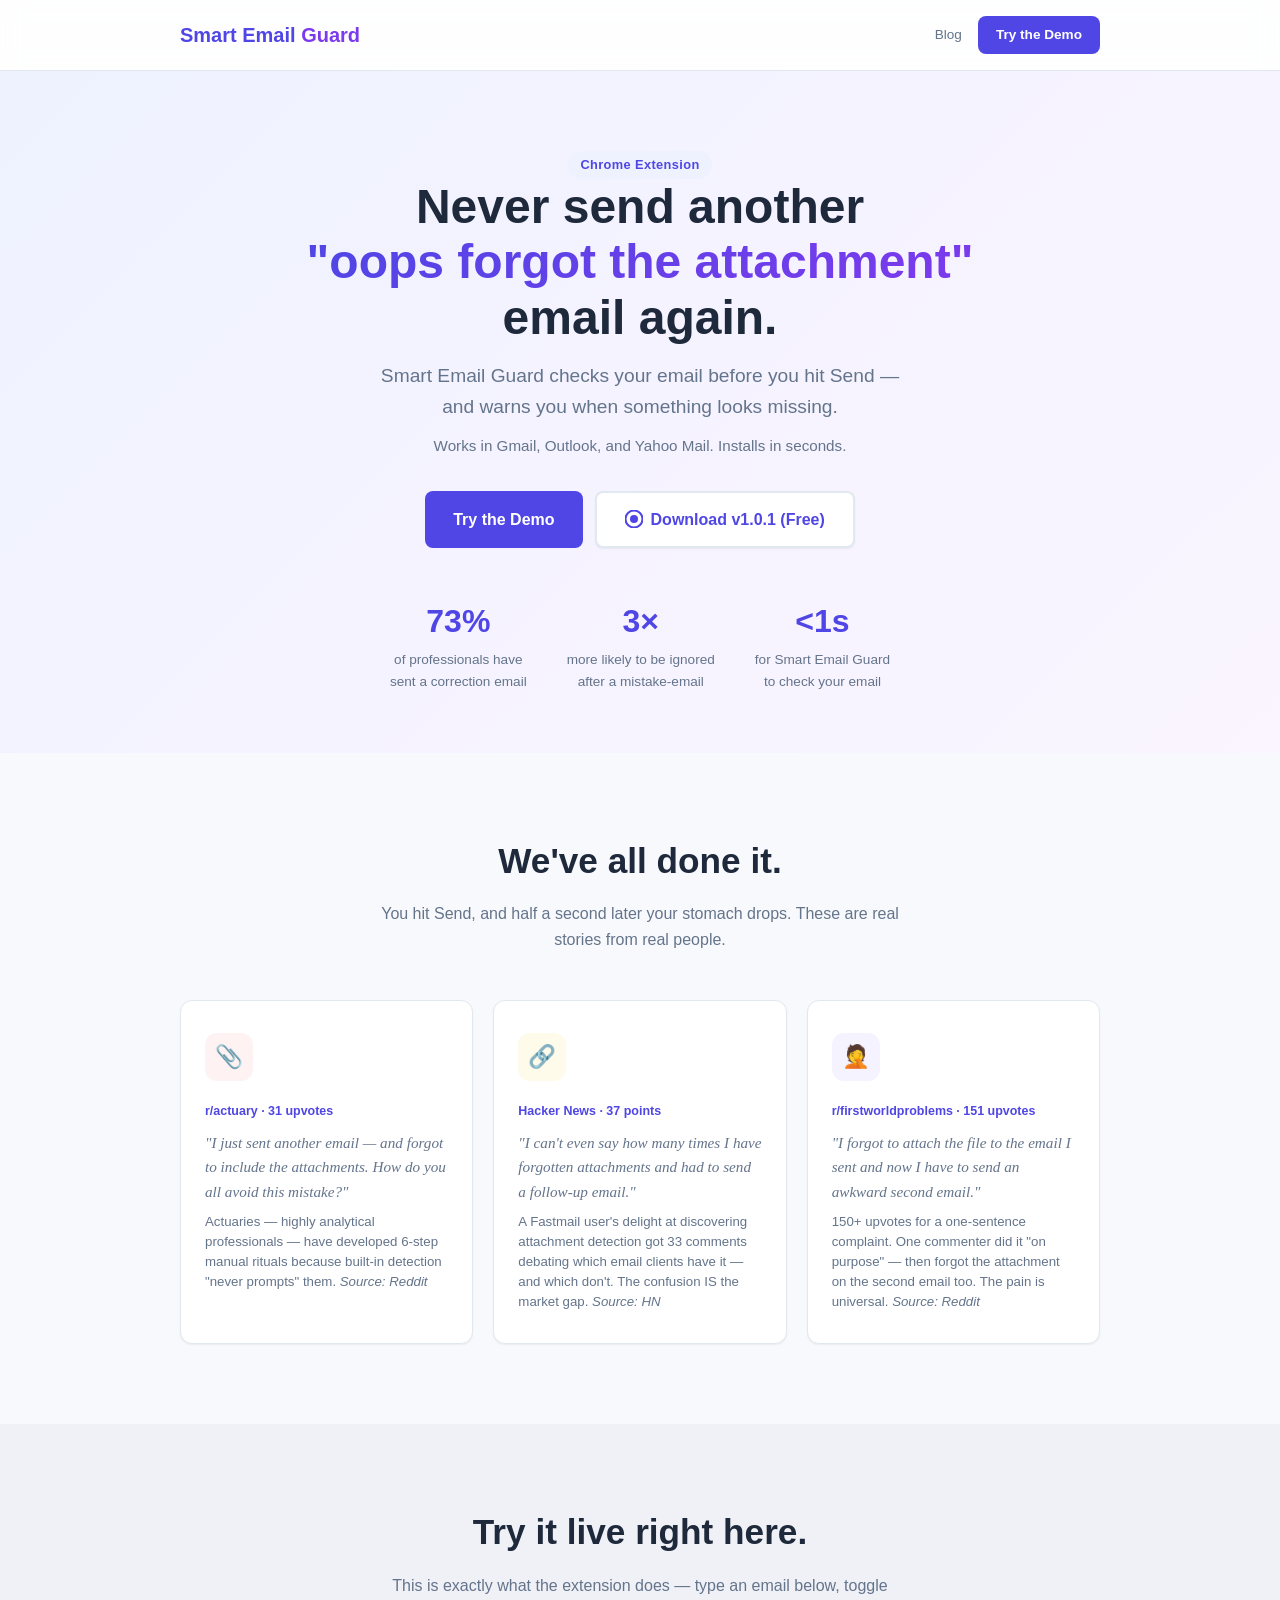
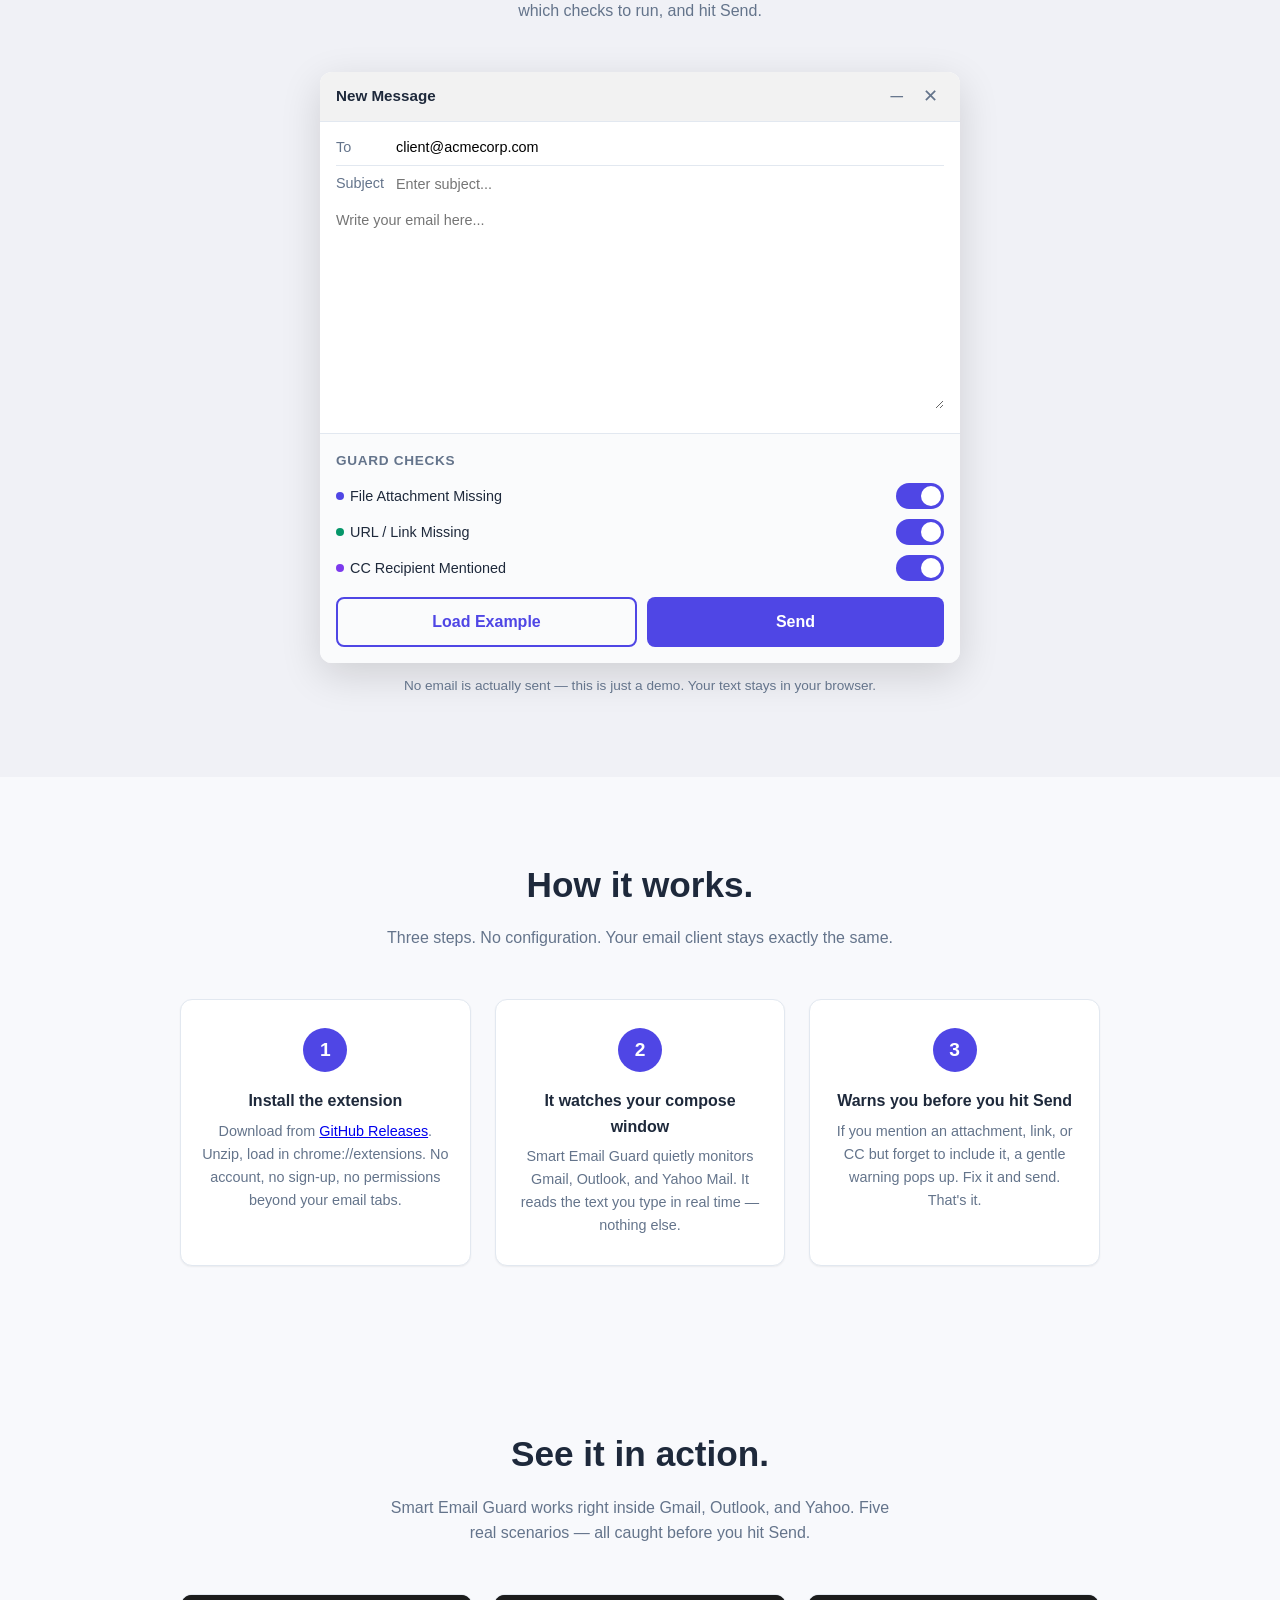
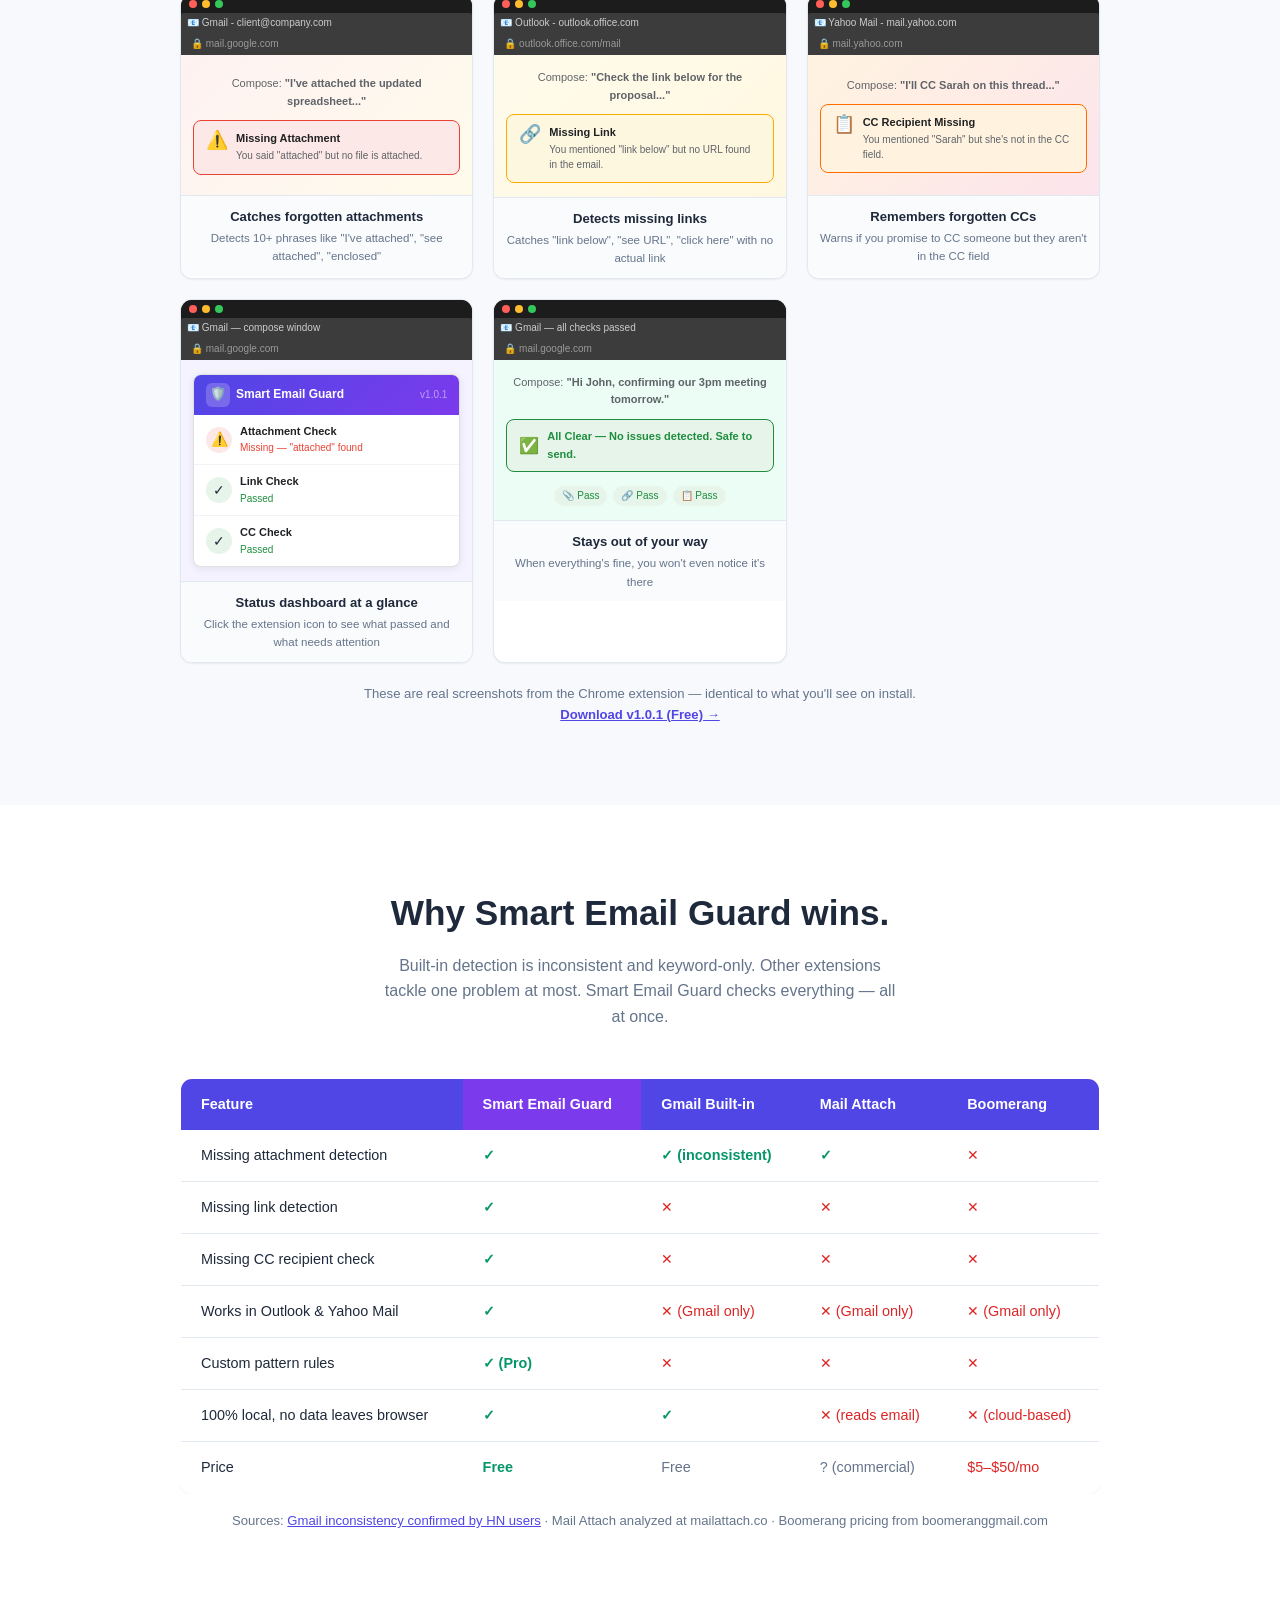
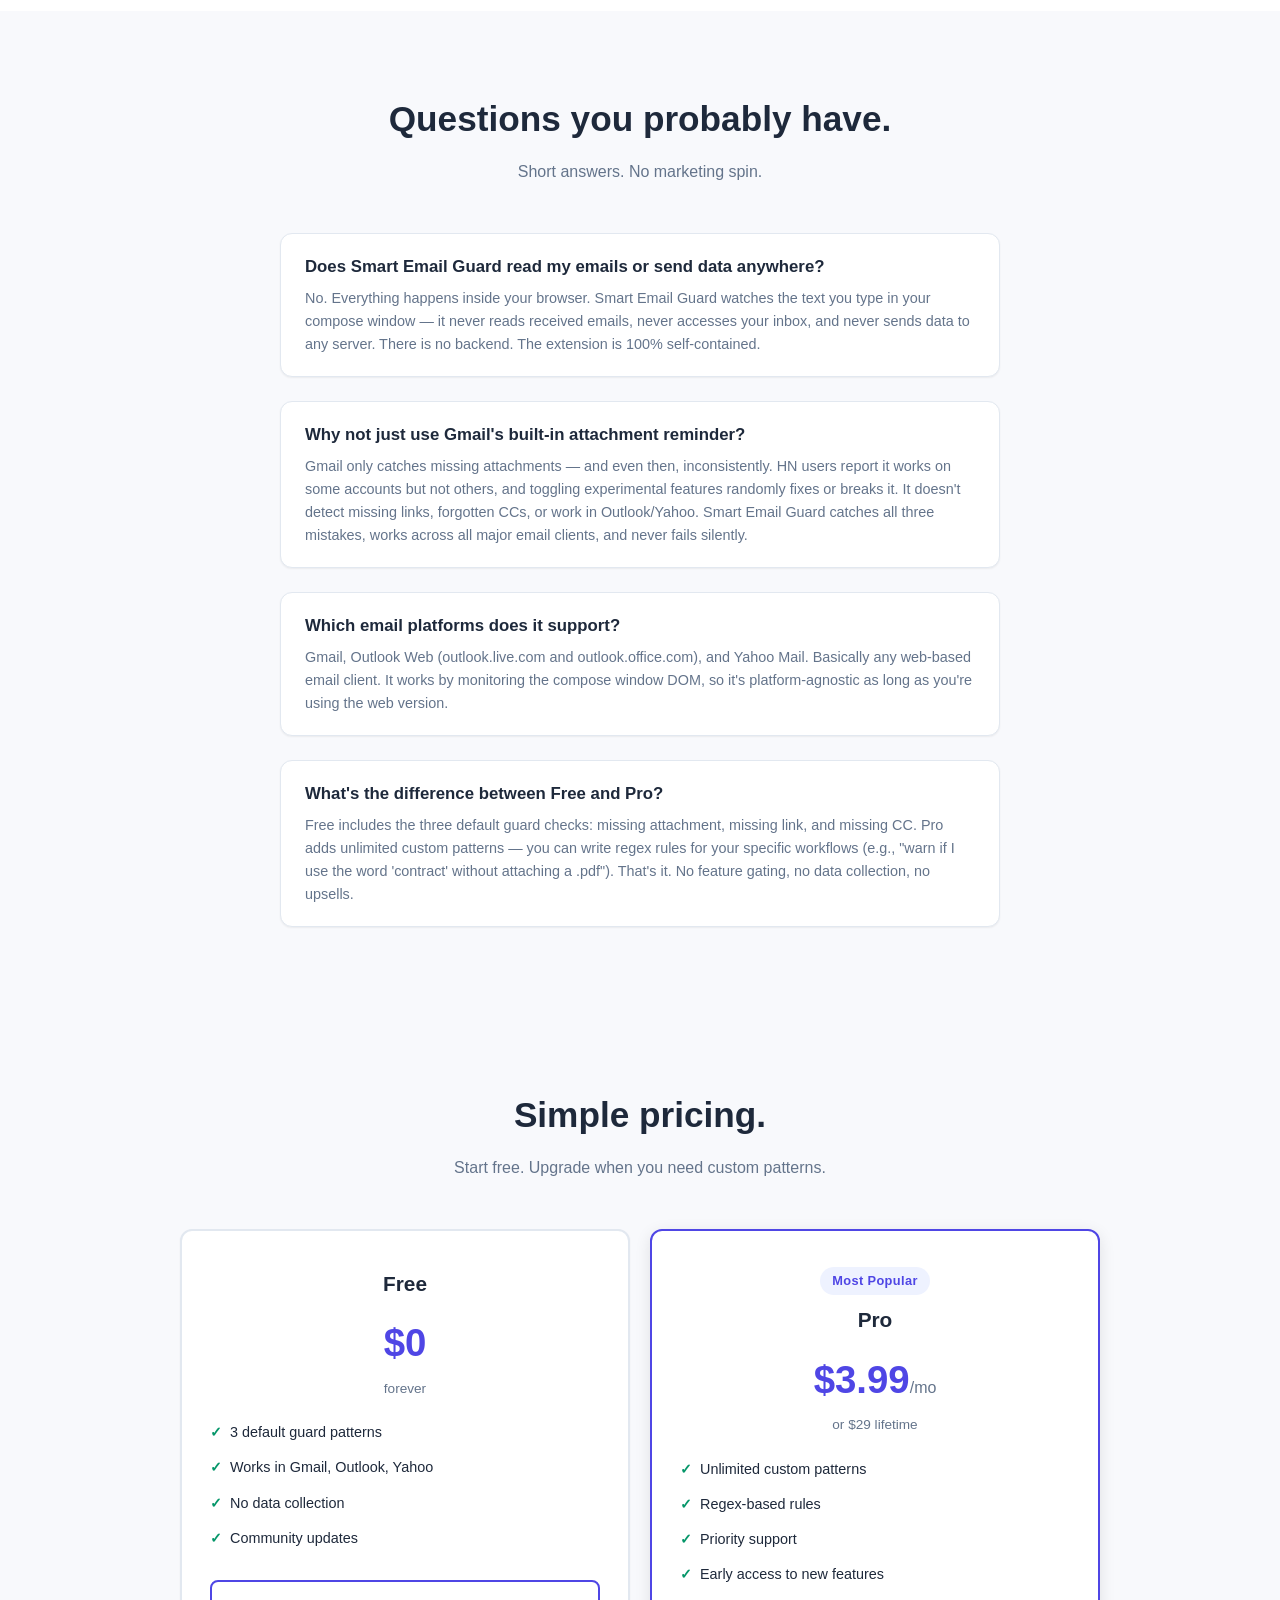
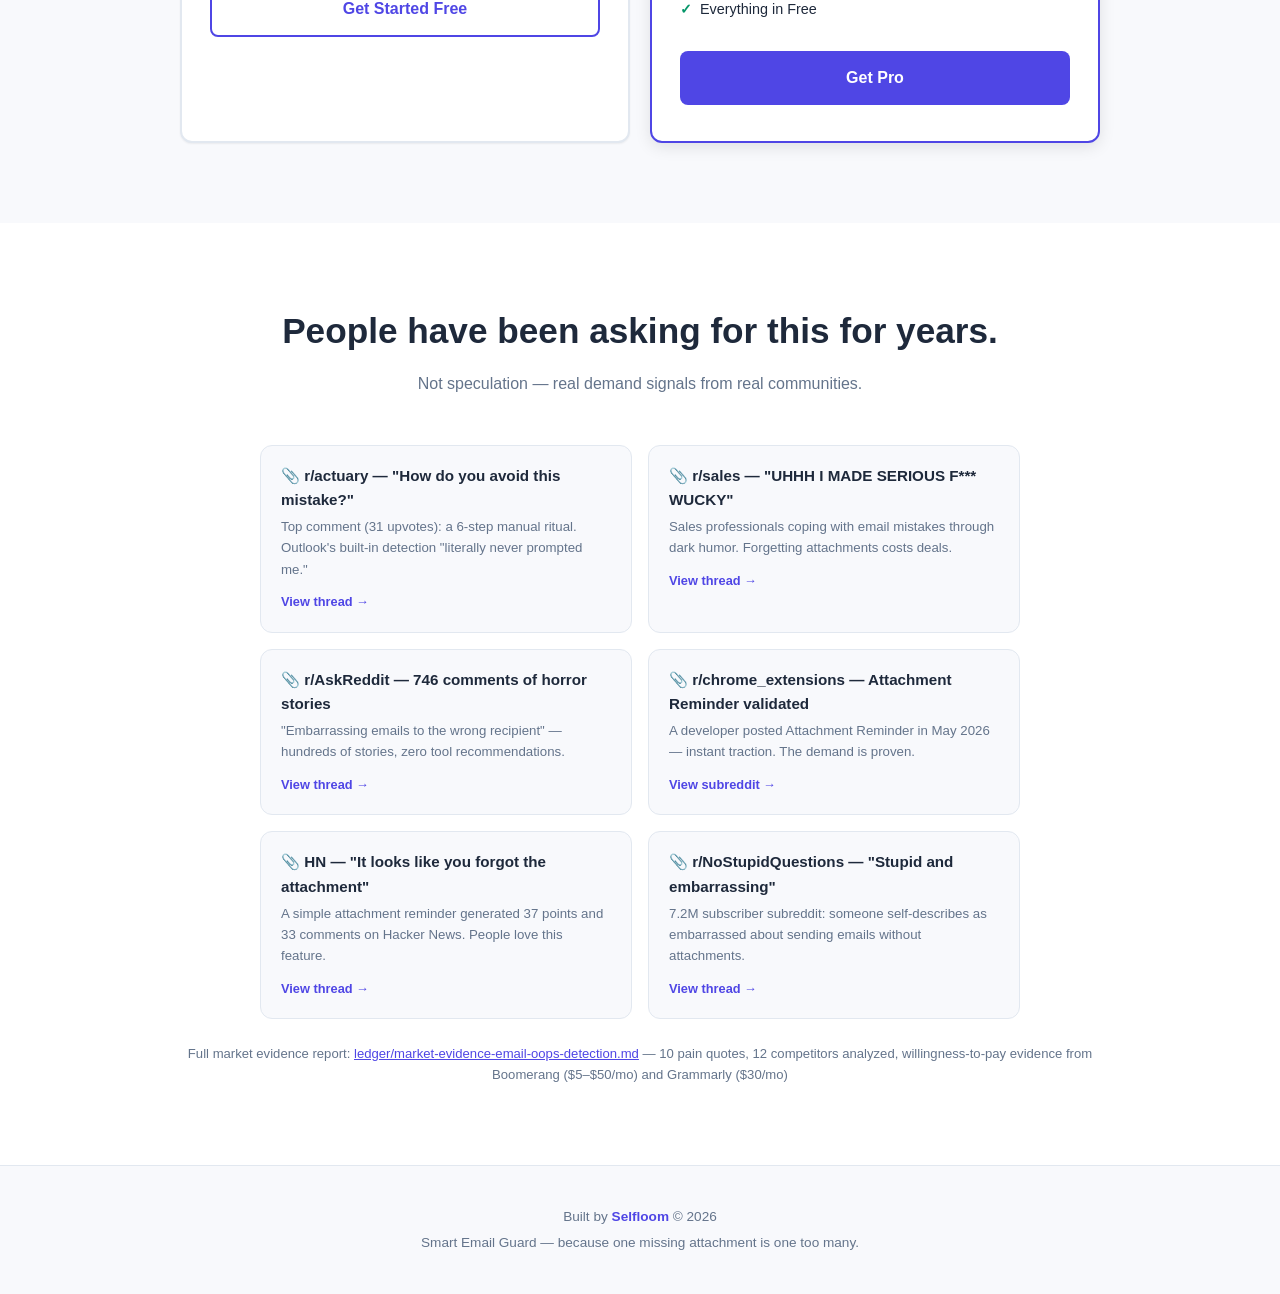
==== index.html @ 8c9dca04 "feat: add screenshot gallery with 5 visual preview cards (attachment, link, CC, popup, all-clear)" ====
<!DOCTYPE html>
<html lang="en">
<head>
<meta charset="UTF-8">
<meta name="viewport" content="width=device-width, initial-scale=1.0">

<!-- ─── SEO Meta ─── -->
<meta name="description" content="Smart Email Guard catches missing attachments, links, and CC mistakes in Gmail, Outlook, and Yahoo before you hit Send. 100% local — no data leaves your browser. Free Chrome extension.">
<meta name="keywords" content="email attachment reminder, forgot attachment checker, email send guard, Gmail mistake checker, email oops prevention, Chrome extension email checker, prevent email mistakes, forgot attachment Gmail, email CC mistake, email undo send">
<meta name="robots" content="index, follow">
<meta name="author" content="Selfloom">
<meta name="theme-color" content="#4f46e5">
<link rel="canonical" href="https://selfloom.github.io/smart-email-guard-demo/">

<!-- ─── Open Graph ─── -->
<meta property="og:title" content="Smart Email Guard — Never send an oops email again">
<meta property="og:description" content="Catches missing attachments, links, and CC mistakes in Gmail, Outlook, and Yahoo before you hit Send. 100% local, free Chrome extension.">
<meta property="og:url" content="https://selfloom.github.io/smart-email-guard-demo/">
<meta property="og:type" content="website">
<meta property="og:site_name" content="Smart Email Guard">
<meta property="og:locale" content="en_US">

<!-- ─── Twitter Card ─── -->
<meta name="twitter:card" content="summary_large_image">
<meta name="twitter:title" content="Smart Email Guard — Never send an oops email again">
<meta name="twitter:description" content="Catches missing attachments, links, and CC mistakes before you hit Send. Free Chrome extension, 100% local.">

<!-- ─── Structured Data (JSON-LD) ─── -->
<script type="application/ld+json">
{
  "@context": "https://schema.org",
  "@type": "SoftwareApplication",
  "name": "Smart Email Guard",
  "url": "https://selfloom.github.io/smart-email-guard-demo/",
  "description": "Smart Email Guard checks your email for missing attachments, links, and CC recipients before you hit Send — preventing embarrassing oops emails in Gmail, Outlook, and Yahoo Mail.",
  "applicationCategory": "BrowserApplication",
  "operatingSystem": "Chrome, Edge, Brave, Chromium-based browsers",
  "version": "1.0.1",
  "author": {
    "@type": "Organization",
    "name": "Selfloom",
    "url": "https://selfloom.github.io"
  },
  "offers": [
    {
      "@type": "Offer",
      "name": "Free",
      "price": "0",
      "priceCurrency": "USD"
    },
    {
      "@type": "Offer",
      "name": "Pro",
      "price": "3.99",
      "priceCurrency": "USD",
      "description": "Unlimited custom pattern checks"
    }
  ],
  "browserRequirements": "Requires Chromium-based browser (Chrome 88+, Edge 88+, Brave, etc.)",
  "permissions": "storage",
  "featureList": ["Missing attachment detection", "Missing link detection", "Missing CC detection", "Custom pattern rules (Pro)", "100% local privacy", "Gmail support", "Outlook support", "Yahoo Mail support"]
}
</script>

<title>Smart Email Guard — Never send an "oops" email again</title>
<style>
/* ─── CSS Custom Properties ─── */
:root {
  --c-bg:          #f8f9fc;
  --c-surface:     #ffffff;
  --c-primary:     #4f46e5;
  --c-primary-h:   #4338ca;
  --c-accent:      #7c3aed;
  --c-text:        #1e293b;
  --c-text-muted:  #64748b;
  --c-border:      #e2e8f0;
  --c-warn-bg:     #fffbeb;
  --c-warn-border: #f59e0b;
  --c-warn-text:   #92400e;
  --c-success:     #059669;
  --c-danger:      #dc2626;
  --radius:        12px;
  --shadow-sm:     0 1px 2px rgba(0,0,0,.06);
  --shadow-md:     0 4px 16px rgba(0,0,0,.10);
  --shadow-lg:     0 12px 40px rgba(0,0,0,.14);
  --font:          -apple-system, BlinkMacSystemFont, "Segoe UI", Roboto, "Helvetica Neue", Arial, sans-serif;
}

/* ─── Reset & Base ─── */
*, *::before, *::after { box-sizing: border-box; margin: 0; padding: 0; }
html { scroll-behavior: smooth; }
body {
  font-family: var(--font);
  background: var(--c-bg);
  color: var(--c-text);
  line-height: 1.6;
  -webkit-font-smoothing: antialiased;
}

/* ─── Utility ─── */
.container { max-width: 960px; margin: 0 auto; padding: 0 20px; }
.btn {
  display: inline-flex; align-items: center; gap: 8px;
  padding: 14px 28px; border: none; border-radius: 8px;
  font-size: 1rem; font-weight: 600; cursor: pointer;
  transition: transform .15s, box-shadow .15s, background .2s;
  text-decoration: none;
}
.btn:hover { transform: translateY(-1px); box-shadow: var(--shadow-md); }
.btn:active { transform: translateY(0); }
.btn-primary { background: var(--c-primary); color: #fff; }
.btn-primary:hover { background: var(--c-primary-h); }
.btn-outline { background: transparent; color: var(--c-primary); border: 2px solid var(--c-primary); }
.btn-outline:hover { background: var(--c-primary); color: #fff; }
.btn-chrome {
  background: #fff; color: var(--c-primary); border: 2px solid var(--c-border);
  box-shadow: var(--shadow-sm);
}
.btn-chrome:hover { border-color: var(--c-primary); }
.badge {
  display: inline-block; padding: 4px 12px; border-radius: 20px;
  font-size: .8rem; font-weight: 700; letter-spacing: .03em;
}
.badge-primary { background: #eef2ff; color: var(--c-primary); }

/* ─── Header ─── */
.site-header {
  padding: 16px 0;
  background: rgba(255,255,255,.85); backdrop-filter: blur(12px);
  position: sticky; top: 0; z-index: 100;
  border-bottom: 1px solid var(--c-border);
}
.site-header .container { display: flex; align-items: center; justify-content: space-between; }
.logo { font-size: 1.25rem; font-weight: 800; color: var(--c-primary); }
.logo span { color: var(--c-accent); }

/* ─── Hero ─── */
.hero {
  padding: 80px 0 60px;
  text-align: center;
  background: linear-gradient(135deg, #eef2ff 0%, #f5f3ff 50%, #faf5ff 100%);
}
.hero h1 { font-size: 3rem; font-weight: 900; line-height: 1.15; margin-bottom: 16px; }
.hero h1 span { background: linear-gradient(135deg, var(--c-primary), var(--c-accent)); -webkit-background-clip: text; -webkit-text-fill-color: transparent; }
.hero .tagline { font-size: 1.2rem; color: var(--c-text-muted); max-width: 540px; margin: 0 auto 12px; }
.hero .sub-tagline { font-size: .95rem; color: var(--c-text-muted); max-width: 500px; margin: 0 auto 32px; }
.hero .cta-group { display: flex; gap: 12px; justify-content: center; flex-wrap: wrap; }
.hero .stats { margin-top: 48px; display: flex; gap: 40px; justify-content: center; flex-wrap: wrap; }
.hero .stat { text-align: center; }
.hero .stat-num { font-size: 2rem; font-weight: 900; color: var(--c-primary); }
.hero .stat-label { font-size: .85rem; color: var(--c-text-muted); margin-top: 2px; }

/* ─── Sections ─── */
.section { padding: 80px 0; }
.section-hed { text-align: center; margin-bottom: 48px; }
.section-hed h2 { font-size: 2.2rem; font-weight: 800; margin-bottom: 12px; }
.section-hed p { color: var(--c-text-muted); max-width: 520px; margin: 0 auto; }

/* ─── Pain Cards ─── */
.pain-grid { display: grid; grid-template-columns: repeat(auto-fit, minmax(260px, 1fr)); gap: 20px; }
.pain-card {
  background: var(--c-surface); border-radius: var(--radius);
  padding: 32px 24px; box-shadow: var(--shadow-sm);
  transition: box-shadow .2s, transform .2s;
  border: 1px solid var(--c-border);
}
.pain-card:hover { box-shadow: var(--shadow-md); transform: translateY(-2px); }
.pain-card .icon { width: 48px; height: 48px; border-radius: 12px; display: flex; align-items: center; justify-content: center; font-size: 1.4rem; margin-bottom: 16px; }
.pain-card .icon.red { background: #fef2f2; color: var(--c-danger); }
.pain-card .icon.amber { background: var(--c-warn-bg); color: var(--c-warn-border); }
.pain-card .icon.purple { background: #f5f3ff; color: var(--c-accent); }
.pain-card .card-source { margin-bottom: 8px; }
.pain-card .card-source a { font-size: .78rem; color: var(--c-primary); text-decoration: none; font-weight: 600; }
.pain-card .card-source a:hover { text-decoration: underline; }
.pain-card .quote { font-style: italic; font-size: .95rem; color: var(--c-text-muted); margin-bottom: 8px; font-family: Georgia, serif; }
.pain-card .label { font-size: .83rem; color: var(--c-text-muted); line-height: 1.5; }

/* ─── Demo Section ─── */
.demo-wrapper {
  max-width: 640px; margin: 0 auto;
  background: var(--c-surface); border-radius: var(--radius);
  box-shadow: var(--shadow-lg); overflow: hidden;
}

/* Compose header — Gmail style */
.demo-header {
  background: #f2f2f2; padding: 10px 16px;
  display: flex; align-items: center; justify-content: space-between;
  border-bottom: 1px solid var(--c-border);
}
.demo-header .demo-title { font-weight: 600; font-size: .95rem; }
.demo-header .demo-actions { display: flex; gap: 8px; }
.demo-header .demo-actions button {
  border: none; background: none; cursor: pointer;
  font-size: 1.1rem; color: var(--c-text-muted); padding: 4px 6px; border-radius: 4px;
}
.demo-header .demo-actions button:hover { background: #e0e0e0; }

/* Fields */
.demo-fields { padding: 8px 16px; }
.demo-field {
  display: flex; align-items: center; padding: 6px 0;
  border-bottom: 1px solid var(--c-border);
  font-size: .9rem;
}
.demo-field:last-of-type { border-bottom: none; }
.demo-field label {
  width: 60px; flex-shrink: 0; color: var(--c-text-muted); font-weight: 500;
}
.demo-field input, .demo-field textarea {
  flex: 1; border: none; outline: none; font-family: var(--font); font-size: .9rem;
  background: transparent; resize: none; width: 100%;
}
.demo-field textarea { min-height: 180px; line-height: 1.6; }

/* Body area */
.demo-body { padding: 0 16px 16px; }
.demo-body textarea {
  width: 100%; border: none; outline: none; font-family: var(--font);
  font-size: .9rem; line-height: 1.6; resize: vertical; min-height: 200px;
  background: transparent;
}

/* Demo controls */
.demo-controls {
  padding: 16px; border-top: 1px solid var(--c-border);
  background: #fafbfc;
}
.demo-controls h4 { font-size: .85rem; margin-bottom: 12px; color: var(--c-text-muted); text-transform: uppercase; letter-spacing: .05em; }

/* Toggle switches */
.toggle-group { display: flex; flex-direction: column; gap: 10px; margin-bottom: 16px; }
.toggle-row { display: flex; align-items: center; justify-content: space-between; }
.toggle-label { font-size: .9rem; font-weight: 500; display: flex; align-items: center; gap: 6px; }
.toggle-label .dot { width: 8px; height: 8px; border-radius: 50%; display: inline-block; }
.toggle-label .dot.blue { background: var(--c-primary); }
.toggle-label .dot.green { background: var(--c-success); }
.toggle-label .dot.purple { background: var(--c-accent); }

.toggle-switch { position: relative; width: 48px; height: 26px; flex-shrink: 0; }
.toggle-switch input { opacity: 0; width: 0; height: 0; }
.toggle-slider {
  position: absolute; cursor: pointer; top: 0; left: 0; right: 0; bottom: 0;
  background: #cbd5e1; border-radius: 26px; transition: background .25s;
}
.toggle-slider::before {
  content: ""; position: absolute; height: 20px; width: 20px; left: 3px; bottom: 3px;
  background: white; border-radius: 50%; transition: transform .25s;
}
.toggle-switch input:checked + .toggle-slider { background: var(--c-primary); }
.toggle-switch input:checked + .toggle-slider::before { transform: translateX(22px); }

.demo-actions-row { display: flex; gap: 10px; flex-wrap: wrap; }
.demo-actions-row .btn { flex: 1; min-width: 140px; text-align: center; justify-content: center; }

/* ─── Modal ─── */
.modal-overlay {
  display: none; position: fixed; top: 0; left: 0; right: 0; bottom: 0;
  background: rgba(0,0,0,.45); z-index: 200;
  align-items: center; justify-content: center; padding: 20px;
}
.modal-overlay.active { display: flex; animation: fadeIn .2s ease; }
.modal {
  background: white; border-radius: var(--radius); max-width: 480px; width: 100%;
  box-shadow: var(--shadow-lg); overflow: hidden; animation: slideUp .25s ease;
}
.modal.warning { border-top: 4px solid var(--c-warn-border); }
.modal.success { border-top: 4px solid var(--c-success); }
.modal-body { padding: 28px 24px 20px; }
.modal-body .modal-icon { font-size: 2.2rem; margin-bottom: 12px; }
.modal-body h3 { font-size: 1.2rem; font-weight: 700; margin-bottom: 8px; }
.modal-body .issue-list { list-style: none; margin-top: 12px; }
.modal-body .issue-list li {
  padding: 8px 12px; margin-bottom: 6px; border-radius: 6px;
  background: var(--c-warn-bg); color: var(--c-warn-text); font-size: .9rem;
  display: flex; align-items: flex-start; gap: 8px;
}
.modal-body .issue-list li::before { content: "⚠"; flex-shrink: 0; }
.modal-footer {
  padding: 12px 24px 20px; display: flex; gap: 10px;
  justify-content: flex-end;
}

@keyframes fadeIn { from { opacity: 0; } to { opacity: 1; } }
@keyframes slideUp { from { transform: translateY(20px); opacity: 0; } to { transform: translateY(0); opacity: 1; } }

/* ─── How It Works ─── */
.steps { display: grid; grid-template-columns: repeat(auto-fit, minmax(240px, 1fr)); gap: 24px; }
.step {
  text-align: center; padding: 28px 20px;
  background: var(--c-surface); border-radius: var(--radius);
  box-shadow: var(--shadow-sm); border: 1px solid var(--c-border);
}
.step .step-num {
  width: 44px; height: 44px; border-radius: 50%; background: var(--c-primary);
  color: #fff; font-weight: 800; font-size: 1.2rem; display: flex;
  align-items: center; justify-content: center; margin: 0 auto 16px;
}
.step h4 { font-weight: 700; margin-bottom: 6px; }
.step p { font-size: .9rem; color: var(--c-text-muted); }

/* ─── Comparison Table ─── */
.comp-table { width: 100%; border-collapse: collapse; background: var(--c-surface); border-radius: var(--radius); overflow: hidden; box-shadow: var(--shadow-sm); border: 1px solid var(--c-border); }
.comp-table th, .comp-table td { padding: 14px 20px; text-align: left; font-size: .9rem; }
.comp-table thead { background: var(--c-primary); color: #fff; }
.comp-table thead th { font-weight: 700; }
.comp-table tbody tr { border-bottom: 1px solid var(--c-border); }
.comp-table tbody tr:last-child { border-bottom: none; }
.comp-table .check { color: var(--c-success); font-weight: 700; }
.comp-table .cross { color: var(--c-danger); }

/* ─── Pricing ─── */
.pricing-grid { display: grid; grid-template-columns: repeat(auto-fit, minmax(260px, 1fr)); gap: 20px; }
.pricing-card {
  background: var(--c-surface); border-radius: var(--radius);
  padding: 36px 28px; box-shadow: var(--shadow-sm);
  border: 2px solid var(--c-border); text-align: center;
  transition: box-shadow .2s, transform .2s;
}
.pricing-card:hover { box-shadow: var(--shadow-md); transform: translateY(-2px); }
.pricing-card.featured { border-color: var(--c-primary); box-shadow: var(--shadow-md); }
.pricing-card h3 { font-size: 1.3rem; font-weight: 700; margin-bottom: 8px; }
.pricing-card .price { font-size: 2.4rem; font-weight: 900; color: var(--c-primary); margin: 12px 0 4px; }
.pricing-card .price span { font-size: 1rem; font-weight: 500; color: var(--c-text-muted); }
.pricing-card .period { color: var(--c-text-muted); font-size: .85rem; margin-bottom: 16px; }
.pricing-card ul { list-style: none; margin: 16px 0 24px; text-align: left; }
.pricing-card ul li { padding: 6px 0; font-size: .9rem; display: flex; align-items: center; gap: 8px; }
.pricing-card ul li::before { content: "✓"; color: var(--c-success); font-weight: 700; flex-shrink: 0; }

/* ─── Footer ─── */
.site-footer {
  padding: 40px 0; text-align: center; border-top: 1px solid var(--c-border);
  font-size: .85rem; color: var(--c-text-muted);
}
.site-footer a { color: var(--c-primary); text-decoration: none; font-weight: 600; }
.site-footer a:hover { text-decoration: underline; }

/* ─── Screenshot Gallery ─── */
.screenshot-grid {
  display: grid;
  grid-template-columns: repeat(auto-fit, minmax(260px, 1fr));
  gap: 20px;
}

.shot-card {
  background: var(--c-surface);
  border-radius: var(--radius);
  overflow: hidden;
  box-shadow: var(--shadow-sm);
  border: 1px solid var(--c-border);
  transition: box-shadow .2s, transform .2s;
}
.shot-card:hover {
  box-shadow: var(--shadow-lg);
  transform: translateY(-3px);
}

/* Mini browser chrome */
.shot-chrome {
  background: #2d2d2d;
  display: flex;
  flex-direction: column;
}
.shot-titlebar {
  height: 18px;
  background: #1c1c1c;
  display: flex;
  align-items: center;
  padding: 0 8px;
  gap: 5px;
}
.shot-dot { width: 8px; height: 8px; border-radius: 50%; }
.shot-dot.r { background: #ff5f57; }
.shot-dot.y { background: #febc2e; }
.shot-dot.g { background: #34c759; }
.shot-tab {
  height: 20px;
  background: #3c3c3c;
  border-radius: 4px 4px 0 0;
  display: flex;
  align-items: center;
  padding: 0 6px;
  font-size: 10px;
  color: #ccc;
  overflow: hidden;
}
.shot-address {
  height: 22px;
  background: #3c3c3c;
  display: flex;
  align-items: center;
  padding: 0 10px;
  font-size: 10px;
  color: #999;
}

/* Shot body — where the action is */
.shot-body {
  padding: 14px 12px;
  min-height: 140px;
  display: flex;
  flex-direction: column;
  align-items: center;
  justify-content: center;
  gap: 10px;
}
.shot-body.warn-attachment { background: linear-gradient(135deg, #fef2f2, #fffbeb); }
.shot-body.warn-link      { background: linear-gradient(135deg, #fffbeb, #fff8e1); }
.shot-body.warn-cc        { background: linear-gradient(135deg, #fff3e0, #fce4ec); }
.shot-body.info-popup     { background: #f5f3ff; }
.shot-body.success-clear  { background: #ecfdf5; }

/* Warning banner inside shot */
.shot-warning {
  display: flex;
  align-items: flex-start;
  gap: 8px;
  padding: 10px 12px;
  border-radius: 8px;
  font-size: 12px;
  line-height: 1.45;
  width: 100%;
}
.shot-warning.attachment {
  background: #fce8e6;
  border: 1.5px solid #ea4335;
}
.shot-warning.link {
  background: #fef7e0;
  border: 1.5px solid #f9ab00;
}
.shot-warning.cc {
  background: #fff3e0;
  border: 1.5px solid #ff6d00;
}
.shot-warning .warn-icon {
  font-size: 18px;
  flex-shrink: 0;
  line-height: 1;
}
.shot-warning .warn-title {
  font-weight: 700;
  color: #202124;
  font-size: 11px;
}
.shot-warning .warn-detail {
  color: #5f6368;
  font-size: 10px;
  margin-top: 2px;
}

/* Popup-style card for screenshot 4 */
.shot-popup {
  width: 100%;
  background: #fff;
  border-radius: 8px;
  overflow: hidden;
  box-shadow: 0 2px 8px rgba(0,0,0,.08);
  border: 1px solid #e0e0e0;
}
.shot-popup-header {
  background: linear-gradient(135deg, var(--c-primary), var(--c-accent));
  padding: 8px 12px;
  display: flex;
  align-items: center;
  gap: 6px;
}
.shot-popup-header .popup-logo {
  width: 24px;
  height: 24px;
  background: rgba(255,255,255,.2);
  border-radius: 6px;
  display: flex;
  align-items: center;
  justify-content: center;
  font-size: 13px;
}
.shot-popup-header .popup-title {
  color: #fff;
  font-size: 12px;
  font-weight: 600;
}
.shot-popup-row {
  display: flex;
  align-items: center;
  padding: 8px 12px;
  gap: 8px;
  border-bottom: 1px solid #f1f3f4;
}
.shot-popup-row:last-child { border-bottom: none; }
.shot-popup-dot {
  width: 26px;
  height: 26px;
  border-radius: 50%;
  display: flex;
  align-items: center;
  justify-content: center;
  font-size: 14px;
  flex-shrink: 0;
}
.shot-popup-dot.pass { background: #e6f4ea; }
.shot-popup-dot.warn { background: #fce8e6; }
.shot-popup-row .popup-check-name { font-size: 11px; font-weight: 600; color: #202124; }
.shot-popup-row .popup-check-stat { font-size: 10px; }
.shot-popup-row .popup-check-stat.good { color: #1e8e3e; }
.shot-popup-row .popup-check-stat.bad { color: #ea4335; }

/* All-clear style */
.shot-clear {
  display: flex;
  align-items: center;
  gap: 8px;
  padding: 8px 12px;
  background: #e6f4ea;
  border: 1.5px solid #1e8e3e;
  border-radius: 8px;
  font-size: 11px;
  color: #1e8e3e;
  font-weight: 600;
  width: 100%;
}
.shot-clear .clear-icon { font-size: 16px; }

/* Shot label at bottom of card */
.shot-label {
  padding: 10px 12px;
  background: #fafbfc;
  border-top: 1px solid var(--c-border);
  text-align: center;
}
.shot-label h5 {
  font-size: .82rem;
  font-weight: 700;
  color: var(--c-text);
  margin-bottom: 2px;
}
.shot-label p {
  font-size: .72rem;
  color: var(--c-text-muted);
  margin: 0;
}

/* ─── Responsive ─── */
@media (max-width: 640px) {
  .hero h1 { font-size: 2rem; }
  .section { padding: 56px 0; }
  .section-hed h2 { font-size: 1.6rem; }
  .pricing-card { padding: 24px 20px; }
  .demo-actions-row .btn { min-width: 100%; }
  .comp-table { font-size: .8rem; }
  .comp-table th, .comp-table td { padding: 10px 12px; }
}
</style>
</head>
<body>

<!-- ─── Header ─── -->
<header class="site-header">
  <div class="container">
    <div class="logo">Smart Email <span>Guard</span></div>
    <nav style="display:flex;align-items:center;gap:16px;">
      <a href="blog/" style="color:var(--c-text-muted);text-decoration:none;font-size:.85rem;font-weight:500;">Blog</a>
      <a href="#demo" class="btn btn-primary" style="padding:8px 18px;font-size:.85rem;">Try the Demo</a>
    </nav>
  </div>
</header>

<!-- ─── Hero ─── -->
<section class="hero">
  <div class="container">
    <span class="badge badge-primary">Chrome Extension</span>
    <h1>Never send another<br><span>"oops forgot the attachment"</span><br>email again.</h1>
    <p class="tagline">Smart Email Guard checks your email before you hit Send — and warns you when something looks missing.</p>
    <p class="sub-tagline">Works in Gmail, Outlook, and Yahoo Mail. Installs in seconds.</p>
    <div class="cta-group">
      <a href="#demo" class="btn btn-primary">Try the Demo</a>
      <a href="https://github.com/Selfloom/smart-email-guard-demo/releases/tag/v1.0.1" class="btn btn-chrome" target="_blank">
        <svg width="18" height="18" viewBox="0 0 18 18"><circle cx="9" cy="9" r="8.5" fill="none" stroke="currentColor" stroke-width="2"/><circle cx="9" cy="9" r="4" fill="currentColor"/></svg>
        Download v1.0.1 (Free)
      </a>
    </div>
    <div class="stats">
      <div class="stat"><div class="stat-num">73%</div><div class="stat-label">of professionals have<br>sent a correction email</div></div>
      <div class="stat"><div class="stat-num">3&times;</div><div class="stat-label">more likely to be ignored<br>after a mistake-email</div></div>
      <div class="stat"><div class="stat-num">&lt;1s</div><div class="stat-label">for Smart Email Guard<br>to check your email</div></div>
    </div>
  </div>
</section>

<!-- ─── Pain Section ─── -->
<section class="section">
  <div class="container">
    <div class="section-hed">
      <h2>We've all done it.</h2>
      <p>You hit Send, and half a second later your stomach drops. These are real stories from real people.</p>
    </div>
    <div class="pain-grid">
      <div class="pain-card">
        <div class="icon red">📎</div>
        <div class="card-source"><a href="https://www.reddit.com/r/actuary/comments/nbovox/" target="_blank" rel="noopener">r/actuary &middot; 31 upvotes</a></div>
        <p class="quote">"I just sent another email — and forgot to include the attachments. How do you all avoid this mistake?"</p>
        <p class="label">Actuaries &mdash; highly analytical professionals &mdash; have developed 6-step manual rituals because built-in detection "never prompts" them. <em>Source: Reddit</em></p>
      </div>
      <div class="pain-card">
        <div class="icon amber">🔗</div>
        <div class="card-source"><a href="https://news.ycombinator.com/item?id=29809468" target="_blank" rel="noopener">Hacker News &middot; 37 points</a></div>
        <p class="quote">"I can't even say how many times I have forgotten attachments and had to send a follow-up email."</p>
        <p class="label">A Fastmail user's delight at discovering attachment detection got 33 comments debating which email clients have it &mdash; and which don't. The confusion IS the market gap. <em>Source: HN</em></p>
      </div>
      <div class="pain-card">
        <div class="icon purple">🤦</div>
        <div class="card-source"><a href="https://www.reddit.com/r/firstworldproblems/comments/hcoxi/" target="_blank" rel="noopener">r/firstworldproblems &middot; 151 upvotes</a></div>
        <p class="quote">"I forgot to attach the file to the email I sent and now I have to send an awkward second email."</p>
        <p class="label">150+ upvotes for a one-sentence complaint. One commenter did it "on purpose" &mdash; then forgot the attachment on the second email too. The pain is universal. <em>Source: Reddit</em></p>
      </div>
    </div>
  </div>
</section>

<!-- ─── Interactive Demo ─── -->
<section class="section" id="demo" style="background:#f0f1f6;">
  <div class="container">
    <div class="section-hed">
      <h2>Try it live right here.</h2>
      <p>This is exactly what the extension does — type an email below, toggle which checks to run, and hit Send.</p>
    </div>

    <div class="demo-wrapper">
      <!-- Gmail-style compose header -->
      <div class="demo-header">
        <span class="demo-title">New Message</span>
        <div class="demo-actions">
          <button title="Minimize" aria-label="Minimize">─</button>
          <button title="Close" aria-label="Close">✕</button>
        </div>
      </div>

      <!-- Fields -->
      <div class="demo-fields">
        <div class="demo-field">
          <label for="demo-to">To</label>
          <input type="text" id="demo-to" value="client@acmecorp.com" readonly>
        </div>
        <div class="demo-field">
          <label for="demo-subject">Subject</label>
          <input type="text" id="demo-subject" placeholder="Enter subject...">
        </div>
      </div>

      <!-- Body -->
      <div class="demo-body">
        <textarea id="demo-body" placeholder="Write your email here..."></textarea>
      </div>

      <!-- Controls -->
      <div class="demo-controls">
        <h4>Guard Checks</h4>
        <div class="toggle-group">
          <div class="toggle-row">
            <span class="toggle-label"><span class="dot blue"></span> File Attachment Missing</span>
            <label class="toggle-switch">
              <input type="checkbox" id="toggle-file" checked>
              <span class="toggle-slider"></span>
            </label>
          </div>
          <div class="toggle-row">
            <span class="toggle-label"><span class="dot green"></span> URL / Link Missing</span>
            <label class="toggle-switch">
              <input type="checkbox" id="toggle-link" checked>
              <span class="toggle-slider"></span>
            </label>
          </div>
          <div class="toggle-row">
            <span class="toggle-label"><span class="dot purple"></span> CC Recipient Mentioned</span>
            <label class="toggle-switch">
              <input type="checkbox" id="toggle-cc" checked>
              <span class="toggle-slider"></span>
            </label>
          </div>
        </div>
        <div class="demo-actions-row">
          <button class="btn btn-outline" id="btn-load-example">Load Example</button>
          <button class="btn btn-primary" id="btn-send" style="background:var(--c-primary);">Send</button>
        </div>
      </div>
    </div>

    <p style="text-align:center;margin-top:12px;font-size:.85rem;color:var(--c-text-muted);">
      No email is actually sent — this is just a demo. Your text stays in your browser.
    </p>
  </div>
</section>

<!-- ─── Warning / Success Modal ─── -->
<div class="modal-overlay" id="modal-overlay">
  <div class="modal" id="modal">
    <div class="modal-body" id="modal-body"></div>
    <div class="modal-footer">
      <button class="btn btn-outline" id="btn-modal-close" style="padding:10px 20px;font-size:.9rem;">Close</button>
    </div>
  </div>
</div>

<!-- ─── How It Works ─── -->
<section class="section">
  <div class="container">
    <div class="section-hed">
      <h2>How it works.</h2>
      <p>Three steps. No configuration. Your email client stays exactly the same.</p>
    </div>
    <div class="steps">
      <div class="step">
        <div class="step-num">1</div>
        <h4>Install the extension</h4>
        <p>Download from <a href="https://github.com/Selfloom/smart-email-guard-demo/releases/tag/v1.0.1" target="_blank">GitHub Releases</a>. Unzip, load in chrome://extensions. No account, no sign-up, no permissions beyond your email tabs.</p>
      </div>
      <div class="step">
        <div class="step-num">2</div>
        <h4>It watches your compose window</h4>
        <p>Smart Email Guard quietly monitors Gmail, Outlook, and Yahoo Mail. It reads the text you type in real time — nothing else.</p>
      </div>
      <div class="step">
        <div class="step-num">3</div>
        <h4>Warns you before you hit Send</h4>
        <p>If you mention an attachment, link, or CC but forget to include it, a gentle warning pops up. Fix it and send. That's it.</p>
      </div>
    </div>
  </div>
</section>

<!-- ─── Screenshots Gallery ─── -->
<section class="section" id="screenshots">
  <div class="container">
    <div class="section-hed">
      <h2>See it in action.</h2>
      <p>Smart Email Guard works right inside Gmail, Outlook, and Yahoo. Five real scenarios — all caught before you hit Send.</p>
    </div>
    <div class="screenshot-grid">

      <!-- 1. Attachment Warning -->
      <div class="shot-card">
        <div class="shot-chrome">
          <div class="shot-titlebar">
            <span class="shot-dot r"></span><span class="shot-dot y"></span><span class="shot-dot g"></span>
          </div>
          <div class="shot-tab">📧 Gmail - client@company.com</div>
          <div class="shot-address">🔒 mail.google.com</div>
        </div>
        <div class="shot-body warn-attachment">
          <div style="font-size:11px;color:#5f6368;text-align:center;">Compose: <strong>"I've attached the updated spreadsheet..."</strong></div>
          <div class="shot-warning attachment">
            <span class="warn-icon">⚠️</span>
            <div>
              <div class="warn-title">Missing Attachment</div>
              <div class="warn-detail">You said "attached" but no file is attached.</div>
            </div>
          </div>
        </div>
        <div class="shot-label">
          <h5>Catches forgotten attachments</h5>
          <p>Detects 10+ phrases like "I've attached", "see attached", "enclosed"</p>
        </div>
      </div>

      <!-- 2. Link Warning -->
      <div class="shot-card">
        <div class="shot-chrome">
          <div class="shot-titlebar">
            <span class="shot-dot r"></span><span class="shot-dot y"></span><span class="shot-dot g"></span>
          </div>
          <div class="shot-tab">📧 Outlook - outlook.office.com</div>
          <div class="shot-address">🔒 outlook.office.com/mail</div>
        </div>
        <div class="shot-body warn-link">
          <div style="font-size:11px;color:#5f6368;text-align:center;">Compose: <strong>"Check the link below for the proposal..."</strong></div>
          <div class="shot-warning link">
            <span class="warn-icon">🔗</span>
            <div>
              <div class="warn-title">Missing Link</div>
              <div class="warn-detail">You mentioned "link below" but no URL found in the email.</div>
            </div>
          </div>
        </div>
        <div class="shot-label">
          <h5>Detects missing links</h5>
          <p>Catches "link below", "see URL", "click here" with no actual link</p>
        </div>
      </div>

      <!-- 3. CC Warning -->
      <div class="shot-card">
        <div class="shot-chrome">
          <div class="shot-titlebar">
            <span class="shot-dot r"></span><span class="shot-dot y"></span><span class="shot-dot g"></span>
          </div>
          <div class="shot-tab">📧 Yahoo Mail - mail.yahoo.com</div>
          <div class="shot-address">🔒 mail.yahoo.com</div>
        </div>
        <div class="shot-body warn-cc">
          <div style="font-size:11px;color:#5f6368;text-align:center;">Compose: <strong>"I'll CC Sarah on this thread..."</strong></div>
          <div class="shot-warning cc">
            <span class="warn-icon">📋</span>
            <div>
              <div class="warn-title">CC Recipient Missing</div>
              <div class="warn-detail">You mentioned "Sarah" but she's not in the CC field.</div>
            </div>
          </div>
        </div>
        <div class="shot-label">
          <h5>Remembers forgotten CCs</h5>
          <p>Warns if you promise to CC someone but they aren't in the CC field</p>
        </div>
      </div>

      <!-- 4. Extension Popup -->
      <div class="shot-card">
        <div class="shot-chrome">
          <div class="shot-titlebar">
            <span class="shot-dot r"></span><span class="shot-dot y"></span><span class="shot-dot g"></span>
          </div>
          <div class="shot-tab">📧 Gmail — compose window</div>
          <div class="shot-address">🔒 mail.google.com</div>
        </div>
        <div class="shot-body info-popup">
          <div class="shot-popup">
            <div class="shot-popup-header">
              <div class="popup-logo">🛡️</div>
              <span class="popup-title">Smart Email Guard</span>
              <span style="color:rgba(255,255,255,.5);font-size:10px;margin-left:auto;">v1.0.1</span>
            </div>
            <div class="shot-popup-row">
              <div class="shot-popup-dot warn">⚠️</div>
              <div style="flex:1;">
                <div class="popup-check-name">Attachment Check</div>
                <div class="popup-check-stat bad">Missing — "attached" found</div>
              </div>
            </div>
            <div class="shot-popup-row">
              <div class="shot-popup-dot pass">✓</div>
              <div style="flex:1;">
                <div class="popup-check-name">Link Check</div>
                <div class="popup-check-stat good">Passed</div>
              </div>
            </div>
            <div class="shot-popup-row">
              <div class="shot-popup-dot pass">✓</div>
              <div style="flex:1;">
                <div class="popup-check-name">CC Check</div>
                <div class="popup-check-stat good">Passed</div>
              </div>
            </div>
          </div>
        </div>
        <div class="shot-label">
          <h5>Status dashboard at a glance</h5>
          <p>Click the extension icon to see what passed and what needs attention</p>
        </div>
      </div>

      <!-- 5. All Clear -->
      <div class="shot-card">
        <div class="shot-chrome">
          <div class="shot-titlebar">
            <span class="shot-dot r"></span><span class="shot-dot y"></span><span class="shot-dot g"></span>
          </div>
          <div class="shot-tab">📧 Gmail — all checks passed</div>
          <div class="shot-address">🔒 mail.google.com</div>
        </div>
        <div class="shot-body success-clear">
          <div style="font-size:11px;color:#5f6368;text-align:center;">Compose: <strong>"Hi John, confirming our 3pm meeting tomorrow."</strong></div>
          <div class="shot-clear">
            <span class="clear-icon">✅</span>
            <span>All Clear — No issues detected. Safe to send.</span>
          </div>
          <div style="display:flex;gap:6px;margin-top:4px;">
            <span style="font-size:10px;color:#1e8e3e;background:#e6f4ea;padding:2px 8px;border-radius:10px;">📎 Pass</span>
            <span style="font-size:10px;color:#1e8e3e;background:#e6f4ea;padding:2px 8px;border-radius:10px;">🔗 Pass</span>
            <span style="font-size:10px;color:#1e8e3e;background:#e6f4ea;padding:2px 8px;border-radius:10px;">📋 Pass</span>
          </div>
        </div>
        <div class="shot-label">
          <h5>Stays out of your way</h5>
          <p>When everything's fine, you won't even notice it's there</p>
        </div>
      </div>

    </div>
    <p style="text-align:center;margin-top:20px;font-size:.82rem;color:var(--c-text-muted);">
      These are real screenshots from the Chrome extension &mdash; identical to what you'll see on install.
      <br><a href="https://github.com/Selfloom/smart-email-guard-demo/releases/tag/v1.0.1" target="_blank" style="color:var(--c-primary);font-weight:600;">Download v1.0.1 (Free) &rarr;</a>
    </p>
  </div>
</section>

<!-- ─── Comparison ─── -->
<section class="section" style="background: var(--c-surface);">
  <div class="container">
    <div class="section-hed">
      <h2>Why Smart Email Guard wins.</h2>
      <p>Built-in detection is inconsistent and keyword-only. Other extensions tackle one problem at most. Smart Email Guard checks everything &mdash; all at once.</p>
    </div>
    <div style="overflow-x:auto;">
      <table class="comp-table">
        <thead>
          <tr>
            <th>Feature</th>
            <th style="background:var(--c-accent);">Smart Email Guard</th>
            <th>Gmail Built-in</th>
            <th>Mail Attach</th>
            <th>Boomerang</th>
          </tr>
        </thead>
        <tbody>
          <tr>
            <td>Missing attachment detection</td>
            <td class="check">✓</td>
            <td class="check">✓ (inconsistent)</td>
            <td class="check">✓</td>
            <td class="cross">✕</td>
          </tr>
          <tr>
            <td>Missing link detection</td>
            <td class="check">✓</td>
            <td class="cross">✕</td>
            <td class="cross">✕</td>
            <td class="cross">✕</td>
          </tr>
          <tr>
            <td>Missing CC recipient check</td>
            <td class="check">✓</td>
            <td class="cross">✕</td>
            <td class="cross">✕</td>
            <td class="cross">✕</td>
          </tr>
          <tr>
            <td>Works in Outlook &amp; Yahoo Mail</td>
            <td class="check">✓</td>
            <td class="cross">✕ (Gmail only)</td>
            <td class="cross">✕ (Gmail only)</td>
            <td class="cross">✕ (Gmail only)</td>
          </tr>
          <tr>
            <td>Custom pattern rules</td>
            <td class="check">✓ (Pro)</td>
            <td class="cross">✕</td>
            <td class="cross">✕</td>
            <td class="cross">✕</td>
          </tr>
          <tr>
            <td>100% local, no data leaves browser</td>
            <td class="check">✓</td>
            <td class="check">✓</td>
            <td class="cross">✕ (reads email)</td>
            <td class="cross">✕ (cloud-based)</td>
          </tr>
          <tr>
            <td>Price</td>
            <td class="check"><strong>Free</strong></td>
            <td style="color:var(--c-text-muted);">Free</td>
            <td style="color:var(--c-text-muted);">? (commercial)</td>
            <td style="color:var(--c-danger);">$5&ndash;$50/mo</td>
          </tr>
        </tbody>
      </table>
    </div>
    <p style="text-align:center;margin-top:16px;font-size:.82rem;color:var(--c-text-muted);">
      Sources: <a href="https://news.ycombinator.com/item?id=29810094" target="_blank" rel="noopener" style="color:var(--c-primary);">Gmail inconsistency confirmed by HN users</a> &middot; Mail Attach analyzed at mailattach.co &middot; Boomerang pricing from boomeranggmail.com
    </p>
  </div>
</section>

<!-- ─── FAQ ─── -->
<section class="section" style="background: var(--c-bg);">
  <div class="container">
    <div class="section-hed">
      <h2>Questions you probably have.</h2>
      <p>Short answers. No marketing spin.</p>
    </div>
    <div style="max-width:720px;margin:0 auto;">
      <div class="faq-item" style="margin-bottom:24px;padding:20px 24px;background:var(--c-surface);border-radius:var(--radius);box-shadow:var(--shadow-sm);border:1px solid var(--c-border);">
        <h4 style="font-weight:700;font-size:1.05rem;margin-bottom:6px;">Does Smart Email Guard read my emails or send data anywhere?</h4>
        <p style="font-size:.9rem;color:var(--c-text-muted);margin:0;">No. Everything happens inside your browser. Smart Email Guard watches the text you type in your compose window &mdash; it never reads received emails, never accesses your inbox, and never sends data to any server. There is no backend. The extension is 100% self-contained.</p>
      </div>
      <div class="faq-item" style="margin-bottom:24px;padding:20px 24px;background:var(--c-surface);border-radius:var(--radius);box-shadow:var(--shadow-sm);border:1px solid var(--c-border);">
        <h4 style="font-weight:700;font-size:1.05rem;margin-bottom:6px;">Why not just use Gmail's built-in attachment reminder?</h4>
        <p style="font-size:.9rem;color:var(--c-text-muted);margin:0;">Gmail only catches missing attachments &mdash; and even then, inconsistently. HN users report it works on some accounts but not others, and toggling experimental features randomly fixes or breaks it. It doesn't detect missing links, forgotten CCs, or work in Outlook/Yahoo. Smart Email Guard catches all three mistakes, works across all major email clients, and never fails silently.</p>
      </div>
      <div class="faq-item" style="margin-bottom:24px;padding:20px 24px;background:var(--c-surface);border-radius:var(--radius);box-shadow:var(--shadow-sm);border:1px solid var(--c-border);">
        <h4 style="font-weight:700;font-size:1.05rem;margin-bottom:6px;">Which email platforms does it support?</h4>
        <p style="font-size:.9rem;color:var(--c-text-muted);margin:0;">Gmail, Outlook Web (outlook.live.com and outlook.office.com), and Yahoo Mail. Basically any web-based email client. It works by monitoring the compose window DOM, so it's platform-agnostic as long as you're using the web version.</p>
      </div>
      <div class="faq-item" style="margin-bottom:0;padding:20px 24px;background:var(--c-surface);border-radius:var(--radius);box-shadow:var(--shadow-sm);border:1px solid var(--c-border);">
        <h4 style="font-weight:700;font-size:1.05rem;margin-bottom:6px;">What's the difference between Free and Pro?</h4>
        <p style="font-size:.9rem;color:var(--c-text-muted);margin:0;">Free includes the three default guard checks: missing attachment, missing link, and missing CC. Pro adds unlimited custom patterns &mdash; you can write regex rules for your specific workflows (e.g., "warn if I use the word 'contract' without attaching a .pdf"). That's it. No feature gating, no data collection, no upsells.</p>
      </div>
    </div>
  </div>
</section>

<!-- ─── Pricing ─── -->
<section class="section">
  <div class="container">
    <div class="section-hed">
      <h2>Simple pricing.</h2>
      <p>Start free. Upgrade when you need custom patterns.</p>
    </div>
    <div class="pricing-grid">
      <div class="pricing-card">
        <h3>Free</h3>
        <div class="price">$0</div>
        <div class="period">forever</div>
        <ul>
          <li>3 default guard patterns</li>
          <li>Works in Gmail, Outlook, Yahoo</li>
          <li>No data collection</li>
          <li>Community updates</li>
        </ul>
        <a href="#" class="btn btn-outline" style="width:100%;text-align:center;justify-content:center;">Get Started Free</a>
      </div>
      <div class="pricing-card featured">
        <span class="badge badge-primary" style="margin-bottom:8px;">Most Popular</span>
        <h3>Pro</h3>
        <div class="price">$3.99<span>/mo</span></div>
        <div class="period">or $29 lifetime</div>
        <ul>
          <li>Unlimited custom patterns</li>
          <li>Regex-based rules</li>
          <li>Priority support</li>
          <li>Early access to new features</li>
          <li>Everything in Free</li>
        </ul>
        <a href="#" class="btn btn-primary" style="width:100%;text-align:center;justify-content:center;">Get Pro</a>
      </div>
    </div>
  </div>
</section>

<!-- ─── Community Evidence ─── -->
<section class="section" style="background: var(--c-surface);">
  <div class="container">
    <div class="section-hed">
      <h2>People have been asking for this for years.</h2>
      <p>Not speculation &mdash; real demand signals from real communities.</p>
    </div>
    <div style="max-width:760px;margin:0 auto;display:grid;grid-template-columns:repeat(auto-fit,minmax(300px,1fr));gap:16px;">
      <div style="padding:18px 20px;background:var(--c-bg);border-radius:var(--radius);border:1px solid var(--c-border);">
        <div style="font-weight:700;font-size:.95rem;margin-bottom:4px;">📎 r/actuary &mdash; "How do you avoid this mistake?"</div>
        <p style="font-size:.83rem;color:var(--c-text-muted);margin:0 0 8px;">Top comment (31 upvotes): a 6-step manual ritual. Outlook's built-in detection "literally never prompted me."</p>
        <a href="https://www.reddit.com/r/actuary/comments/nbovox/" target="_blank" rel="noopener" style="font-size:.8rem;color:var(--c-primary);font-weight:600;text-decoration:none;">View thread &rarr;</a>
      </div>
      <div style="padding:18px 20px;background:var(--c-bg);border-radius:var(--radius);border:1px solid var(--c-border);">
        <div style="font-weight:700;font-size:.95rem;margin-bottom:4px;">📎 r/sales &mdash; "UHHH I MADE SERIOUS F*** WUCKY"</div>
        <p style="font-size:.83rem;color:var(--c-text-muted);margin:0 0 8px;">Sales professionals coping with email mistakes through dark humor. Forgetting attachments costs deals.</p>
        <a href="https://www.reddit.com/r/sales/comments/wbc1ah/" target="_blank" rel="noopener" style="font-size:.8rem;color:var(--c-primary);font-weight:600;text-decoration:none;">View thread &rarr;</a>
      </div>
      <div style="padding:18px 20px;background:var(--c-bg);border-radius:var(--radius);border:1px solid var(--c-border);">
        <div style="font-weight:700;font-size:.95rem;margin-bottom:4px;">📎 r/AskReddit &mdash; 746 comments of horror stories</div>
        <p style="font-size:.83rem;color:var(--c-text-muted);margin:0 0 8px;">"Embarrassing emails to the wrong recipient" &mdash; hundreds of stories, zero tool recommendations.</p>
        <a href="https://www.reddit.com/r/AskReddit/comments/fhx27/" target="_blank" rel="noopener" style="font-size:.8rem;color:var(--c-primary);font-weight:600;text-decoration:none;">View thread &rarr;</a>
      </div>
      <div style="padding:18px 20px;background:var(--c-bg);border-radius:var(--radius);border:1px solid var(--c-border);">
        <div style="font-weight:700;font-size:.95rem;margin-bottom:4px;">📎 r/chrome_extensions &mdash; Attachment Reminder validated</div>
        <p style="font-size:.83rem;color:var(--c-text-muted);margin:0 0 8px;">A developer posted Attachment Reminder in May 2026 &mdash; instant traction. The demand is proven.</p>
        <a href="https://www.reddit.com/r/chrome_extensions/" target="_blank" rel="noopener" style="font-size:.8rem;color:var(--c-primary);font-weight:600;text-decoration:none;">View subreddit &rarr;</a>
      </div>
      <div style="padding:18px 20px;background:var(--c-bg);border-radius:var(--radius);border:1px solid var(--c-border);">
        <div style="font-weight:700;font-size:.95rem;margin-bottom:4px;">📎 HN &mdash; "It looks like you forgot the attachment"</div>
        <p style="font-size:.83rem;color:var(--c-text-muted);margin:0 0 8px;">A simple attachment reminder generated 37 points and 33 comments on Hacker News. People love this feature.</p>
        <a href="https://news.ycombinator.com/item?id=29809468" target="_blank" rel="noopener" style="font-size:.8rem;color:var(--c-primary);font-weight:600;text-decoration:none;">View thread &rarr;</a>
      </div>
      <div style="padding:18px 20px;background:var(--c-bg);border-radius:var(--radius);border:1px solid var(--c-border);">
        <div style="font-weight:700;font-size:.95rem;margin-bottom:4px;">📎 r/NoStupidQuestions &mdash; "Stupid and embarrassing"</div>
        <p style="font-size:.83rem;color:var(--c-text-muted);margin:0 0 8px;">7.2M subscriber subreddit: someone self-describes as embarrassed about sending emails without attachments.</p>
        <a href="https://www.reddit.com/r/NoStupidQuestions/comments/j78tmc/" target="_blank" rel="noopener" style="font-size:.8rem;color:var(--c-primary);font-weight:600;text-decoration:none;">View thread &rarr;</a>
      </div>
    </div>
    <p style="text-align:center;margin-top:24px;font-size:.82rem;color:var(--c-text-muted);">
      Full market evidence report: <a href="https://selfloom.ai" target="_blank" rel="noopener" style="color:var(--c-primary);">ledger/market-evidence-email-oops-detection.md</a> &mdash; 10 pain quotes, 12 competitors analyzed, willingness-to-pay evidence from Boomerang ($5&ndash;$50/mo) and Grammarly ($30/mo)
    </p>
  </div>
</section>

<!-- ─── Footer ─── -->
<footer class="site-footer">
  <div class="container">
    <p>Built by <a href="https://selfloom.ai" target="_blank" rel="noopener">Selfloom</a> &copy; 2026</p>
    <p style="margin-top:4px;">Smart Email Guard — because one missing attachment is one too many.</p>
  </div>
</footer>

<!-- ═══════════════════════════════════════════════════════════════ -->
<!--  ALL JAVASCRIPT — DETECTION LOGIC + INTERACTION                -->
<!-- ═══════════════════════════════════════════════════════════════ -->
<script>
(function () {
  'use strict';

  /* ── DOM refs ── */
  var bodyEl     = document.getElementById('demo-body');
  var subjectEl  = document.getElementById('demo-subject');
  var toggleFile = document.getElementById('toggle-file');
  var toggleLink = document.getElementById('toggle-link');
  var toggleCC   = document.getElementById('toggle-cc');
  var btnSend    = document.getElementById('btn-send');
  var btnExample = document.getElementById('btn-load-example');
  var btnClose   = document.getElementById('btn-modal-close');
  var overlay    = document.getElementById('modal-overlay');
  var modal      = document.getElementById('modal');
  var modalBody  = document.getElementById('modal-body');

  /* ── Patterns ── */

  // Phrases that indicate the sender intended to attach a file
  var FILE_PHRASES = [
    /\battached\b/i,
    /\battachment\b/i,
    /\bplease find\b/i,
    /\bI've attached\b/i,
    /\bi have attached\b/i,
    /\bsee attached\b/i,
    /\bcheck the attached\b/i,
    /\bfind attached\b/i,
    /\battached file\b/i,
    /\battached document\b/i,
    /\bthe attachment\b/i,
    /\bmy attachment\b/i,
    /\benclosed\b/i,
  ];

  // Common file extensions — if any appear near the trigger phrase, assume a file IS present
  var FILE_EXTENSIONS = /\.(pdf|docx?|xlsx?|pptx?|csv|zip|rar|7z|txt|rtf|png|jpe?g|gif|svg|webp|mp4|mov|avi|mkv|mp3|wav|json|xml|html?|css|js|py|tsx?|pages|numbers|key)\b/i;

  // Phrases that indicate the sender meant to include a link
  var LINK_PHRASES = [
    /\bhere'?s the link\b/i,
    /\bhere is the link\b/i,
    /\bcheck out\b/i,
    /\blink to\b/i,
    /\bthe link\b/i,
    /\bURL below\b/i,
    /\bclick here\b/i,
    /\bvisit\s+\S+\s+at\b/i,
    /\bgo to\b/i,
    /\bsee the\b.{0,20}\blink\b/i,
    /\bfollowing link\b/i,
    /\bthis link\b/i,
    /\bdownload (from|at|the)\b/i,
    /\bwebsite\b/i,
  ];

  // Any URL pattern — if present, assume the link IS included
  var URL_PATTERN = /https?:\/\/|www\./i;

  // Phrases that indicate a CC recipient is mentioned
  var CC_PHRASES = [
    /\bcc'?d\b/i,
    /\bcc'?ing\b/i,
    /\bcc:\s*\S/i,
    /\bcopying\b/i,
    /\bI've cc'?d\b/i,
    /\bi have cc'?d\b/i,
    /\bI cc'?d\b/i,
    /\bcc'?d on this\b/i,
    /\bin the loop\b.{0,20}\b(?:cc|copy)\b/i,
    /\b(?:cc|copy)\b.{0,20}\bin the loop\b/i,
    /\bcc'?d here\b/i,
    /\badded\s+\S+\s+(?:to|on)\s+(?:the\s+)?cc\b/i,
  ];

  /* ── Detection ── */

  function getFullText() {
    return (subjectEl.value + '\n' + bodyEl.value).trim();
  }

  // Returns true if any pattern in the list matches the text
  function anyMatch(text, patternList) {
    for (var i = 0; i < patternList.length; i++) {
      if (patternList[i].test(text)) {
        return true;
      }
    }
    return false;
  }

  function checkFileAttachment(text) {
    if (!anyMatch(text, FILE_PHRASES)) return null;   // no trigger phrase → no issue
    if (FILE_EXTENSIONS.test(text)) return null;       // file extension present → looks fine
    return 'Your email mentions an attachment or file, but we couldn\'t find a file extension (like .pdf, .docx, .xlsx) in the text. Did you forget to attach something?';
  }

  function checkLink(text) {
    if (!anyMatch(text, LINK_PHRASES)) return null;    // no trigger phrase → no issue
    if (URL_PATTERN.test(text)) return null;            // a URL is present → looks fine
    return 'Your email references a link or website, but we couldn\'t find a URL (http:// or www.) in the message. Did you forget to paste the link?';
  }

  function checkCC(text) {
    // CC detection: if a CC-related phrase appears, we always flag it.
    // In a real extension we'd parse the DOM for the CC input — but in a text-only
    // demo we can't know if the user actually filled the CC field. So we warn.
    if (!anyMatch(text, CC_PHRASES)) return null;
    return 'You mentioned a CC recipient in your email body. Make sure that person is actually in the CC field before sending.';
  }

  function runAllChecks() {
    var text = getFullText();
    if (text.length < 5) {
      return { empty: true };
    }

    var issues = [];
    var fileIssue = toggleFile.checked ? checkFileAttachment(text) : null;
    var linkIssue = toggleLink.checked ? checkLink(text) : null;
    var ccIssue   = toggleCC.checked   ? checkCC(text)   : null;
    if (fileIssue) issues.push({ type: 'file', msg: fileIssue });
    if (linkIssue) issues.push({ type: 'link', msg: linkIssue });
    if (ccIssue)   issues.push({ type: 'cc',   msg: ccIssue   });
    return { empty: false, issues: issues };
  }

  /* ── Modal ── */

  function showWarning(issues) {
    modal.className = 'modal warning';
    var html = '<div class="modal-icon" style="color:var(--c-warn-border);">⚠️</div>';
    html += '<h3 style="color:var(--c-warn-text);">Hold on — Smart Email Guard found ' + issues.length + ' potential issue' + (issues.length > 1 ? 's' : '') + '</h3>';
    html += '<p style="font-size:.9rem;color:var(--c-text-muted);margin-bottom:4px;">Review and fix before sending:</p>';
    html += '<ul class="issue-list">';
    for (var i = 0; i < issues.length; i++) {
      html += '<li>' + escapeHtml(issues[i].msg) + '</li>';
    }
    html += '</ul>';
    modalBody.innerHTML = html;
    overlay.classList.add('active');
  }

  function showSuccess() {
    modal.className = 'modal success';
    var html = '<div class="modal-icon" style="color:var(--c-success);">✅</div>';
    html += '<h3>All clear!</h3>';
    html += '<p style="font-size:.9rem;color:var(--c-text-muted);">Smart Email Guard didn\'t detect any issues. Your email looks good to send.</p>';
    modalBody.innerHTML = html;
    overlay.classList.add('active');
  }

  function showEmpty() {
    modal.className = 'modal warning';
    var html = '<div class="modal-icon" style="color:var(--c-warn-border);">📝</div>';
    html += '<h3>Nothing to check.</h3>';
    html += '<p style="font-size:.9rem;color:var(--c-text-muted);">Type something in the email body first, or click <strong>Load Example</strong> to try a realistic scenario.</p>';
    modalBody.innerHTML = html;
    overlay.classList.add('active');
  }

  function hideModal() {
    overlay.classList.remove('active');
  }

  function escapeHtml(str) {
    var d = document.createElement('div');
    d.appendChild(document.createTextNode(str));
    return d.innerHTML;
  }

  /* ── Event Handlers ── */

  btnSend.addEventListener('click', function () {
    var result = runAllChecks();
    if (result.empty) {
      showEmpty();
    } else if (result.issues.length > 0) {
      showWarning(result.issues);
    } else {
      showSuccess();
    }
  });

  btnClose.addEventListener('click', hideModal);
  overlay.addEventListener('click', function (e) {
    if (e.target === overlay) hideModal();
  });

  document.addEventListener('keydown', function (e) {
    if (e.key === 'Escape' && overlay.classList.contains('active')) {
      hideModal();
    }
  });

  /* ── Load Example ── */

  btnExample.addEventListener('click', function () {
    subjectEl.value = 'Q4 Budget Review & Next Steps';
    bodyEl.value = [
      'Hi Michael,',
      '',
      'Thanks for the call earlier — great progress on the Q4 numbers.',
      '',
      'Please find the updated budget spreadsheet attached. I\'ve broken it down by department so it should be easy to review.',
      '',
      'Also, here\'s the link to the slide deck I mentioned — it covers the key assumptions we walked through.',
      '',
      'I\'ve CC\'d Sarah on this thread so she has visibility into the timeline. Let me know if you have any questions before tomorrow\'s sync.',
      '',
      'Best,',
      'Alex'
    ].join('\n');

    // Ensure all toggles are on so the example triggers all three
    toggleFile.checked = true;
    toggleLink.checked = true;
    toggleCC.checked   = true;
  });
})();
</script>

</body>
</html>
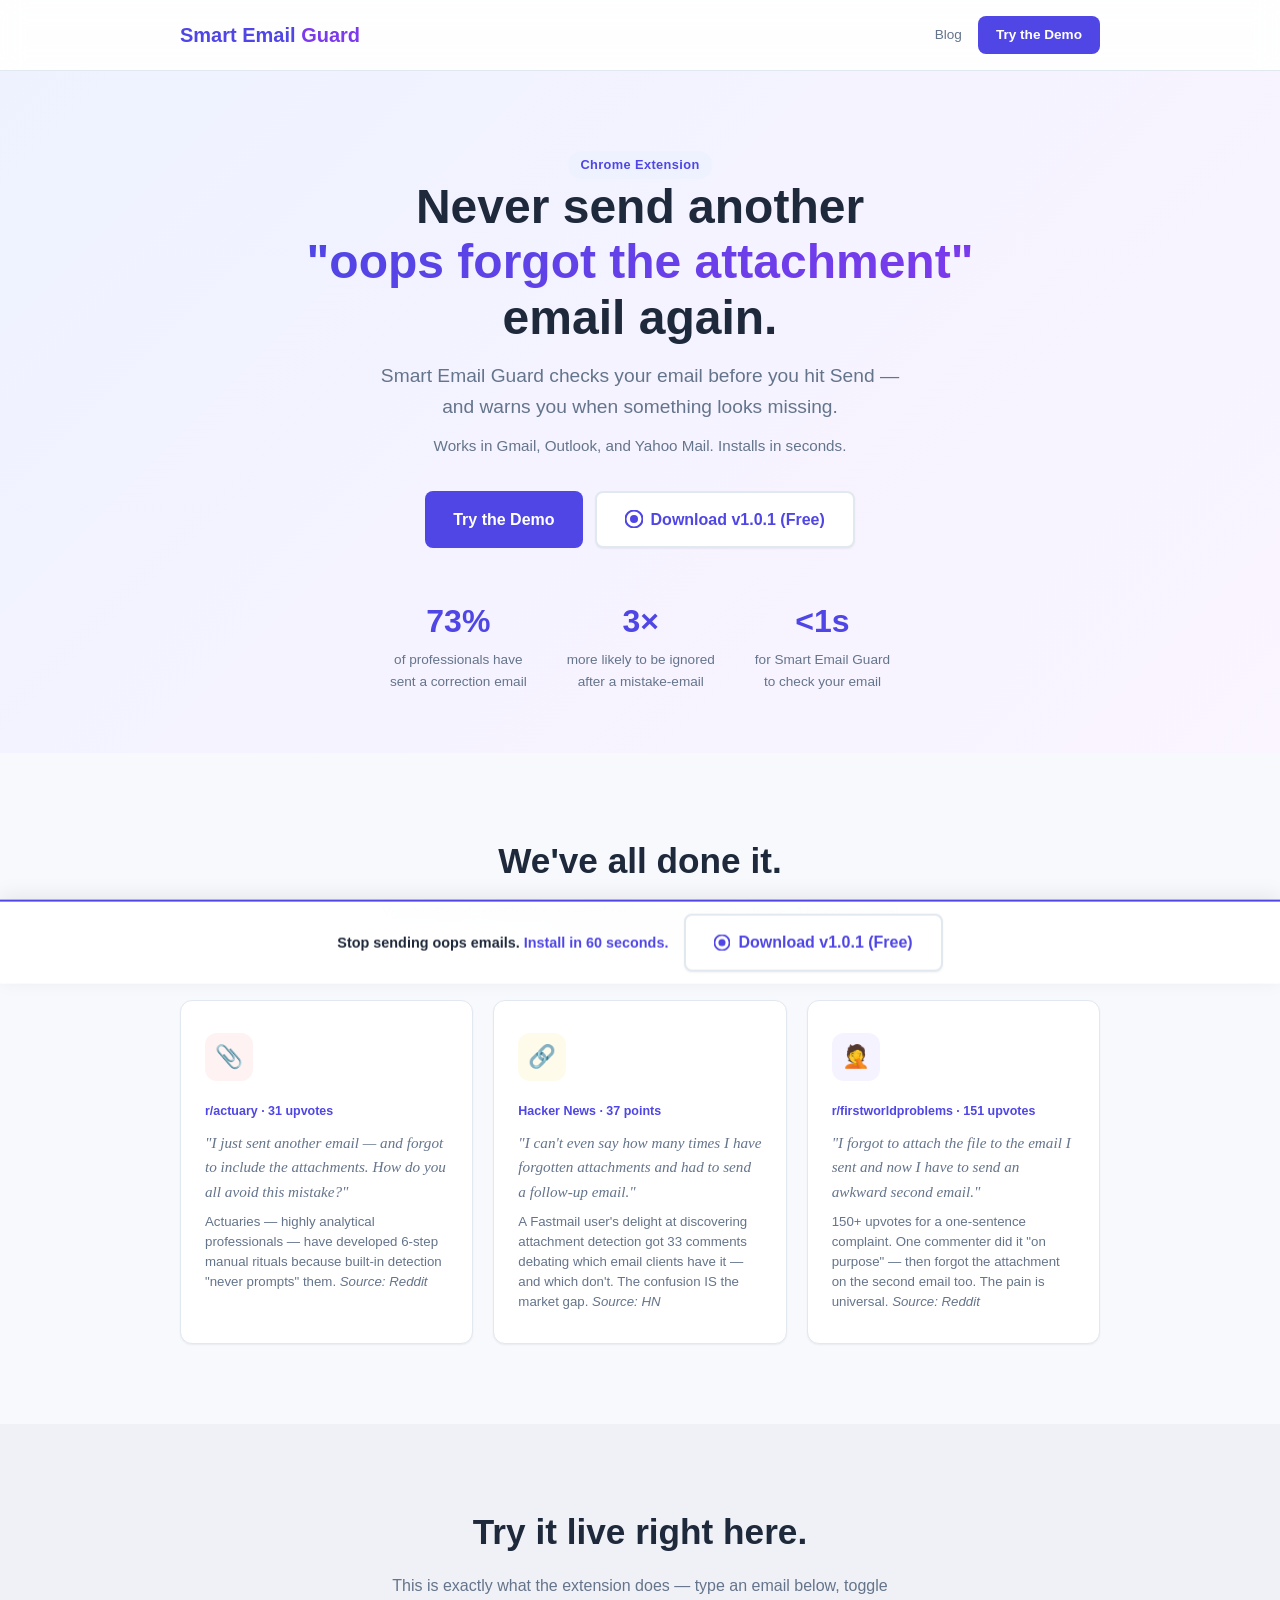
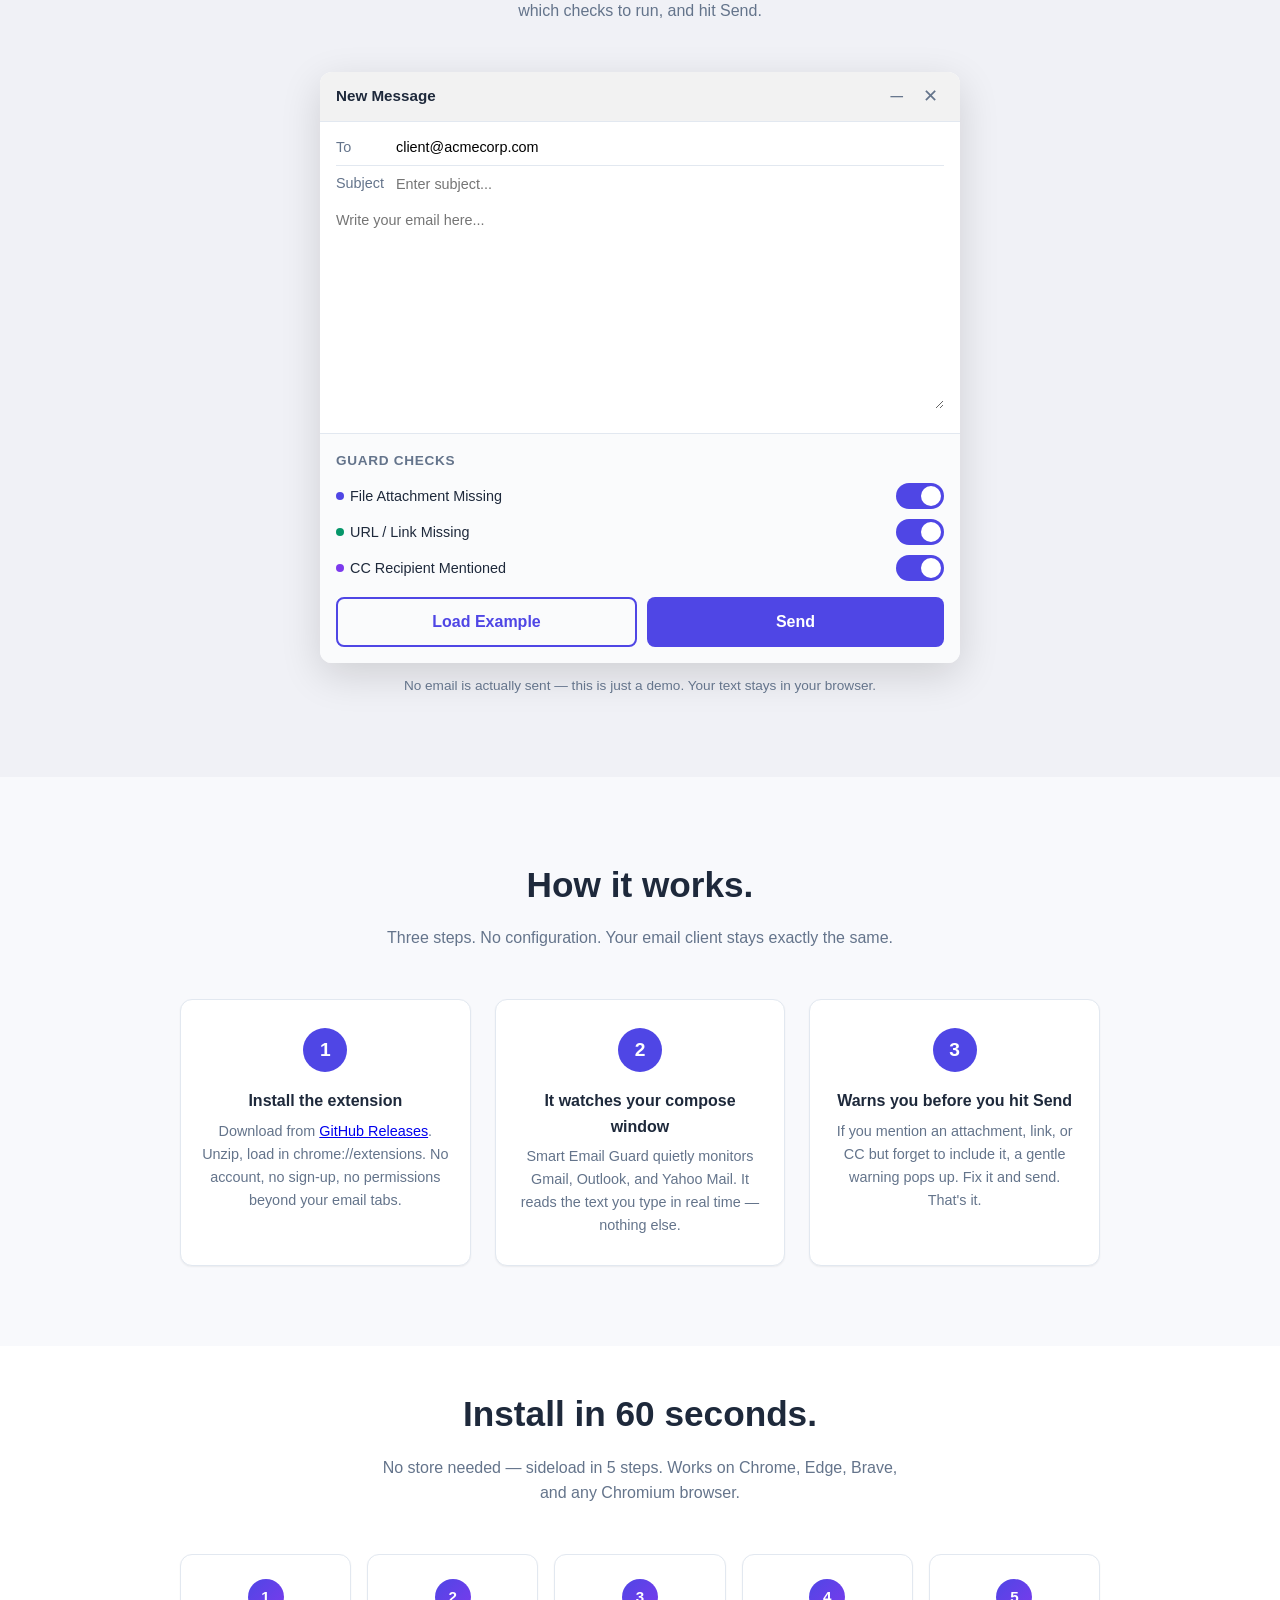
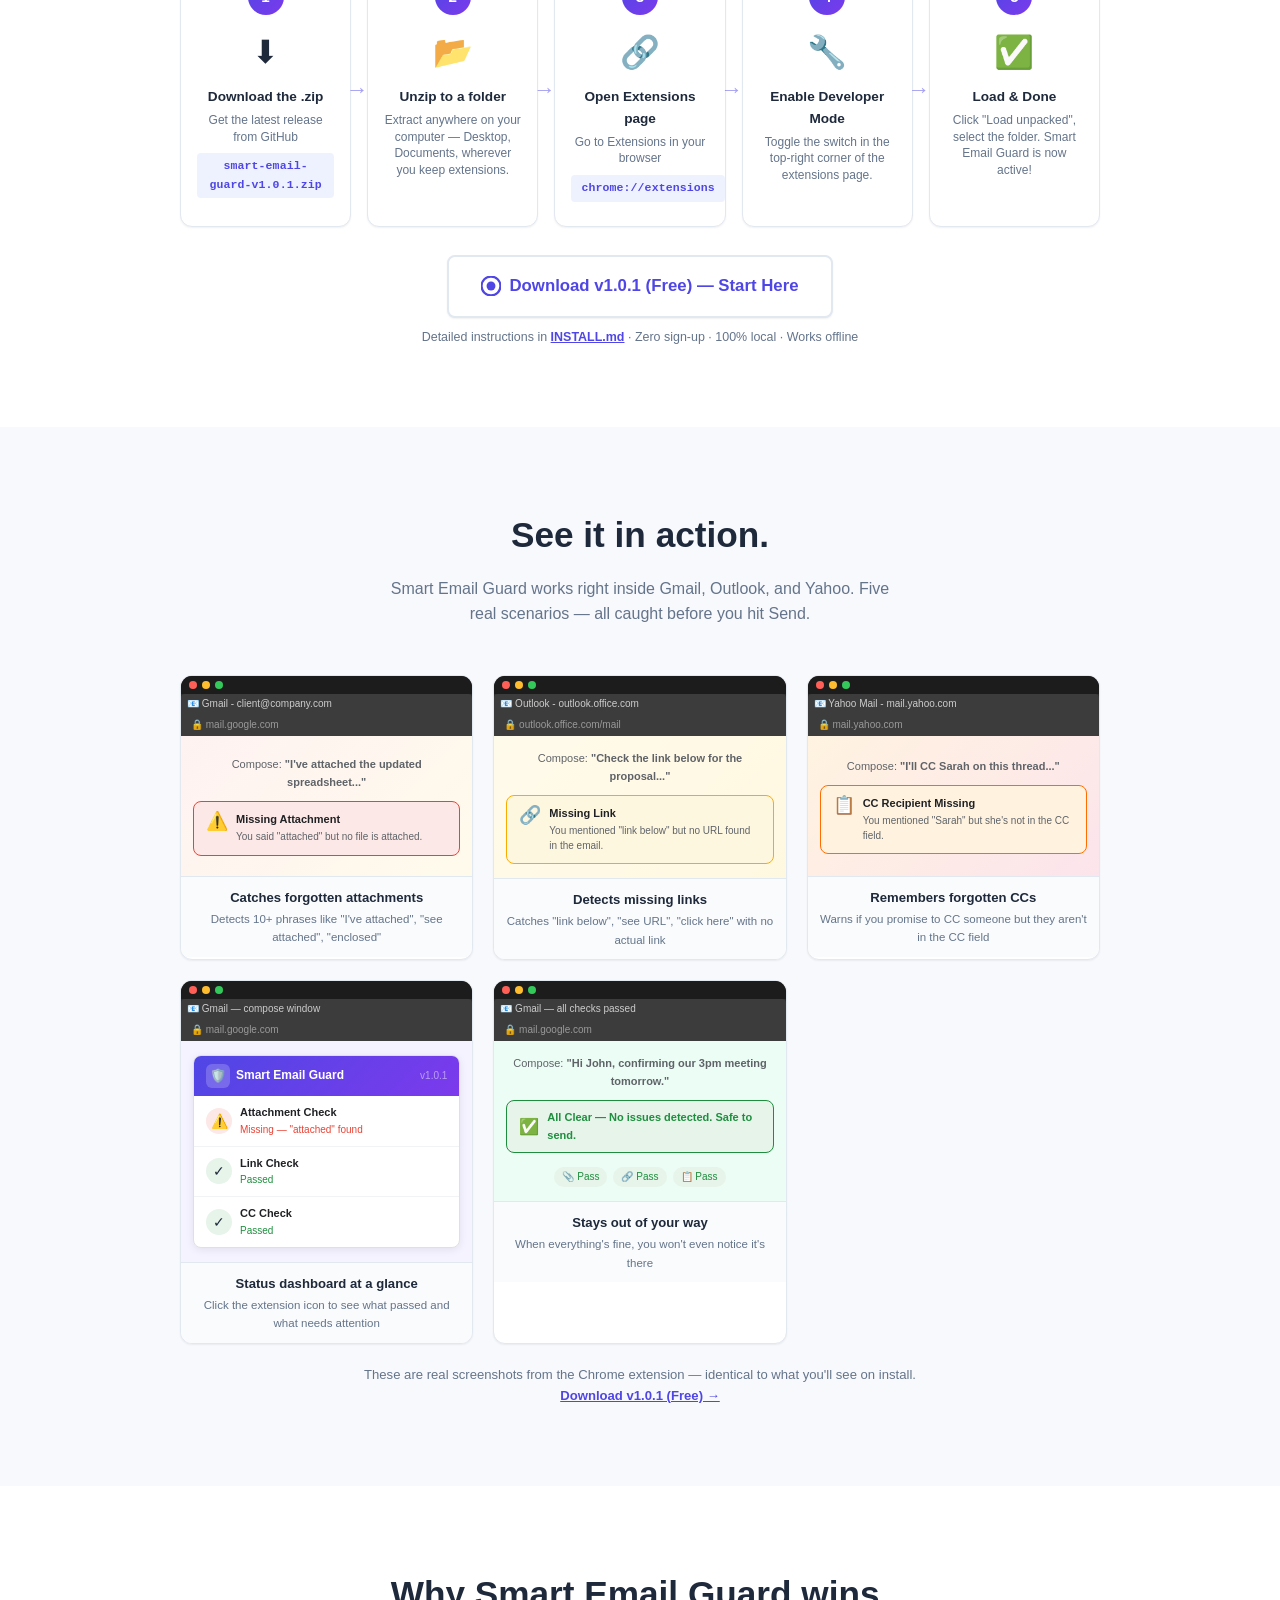
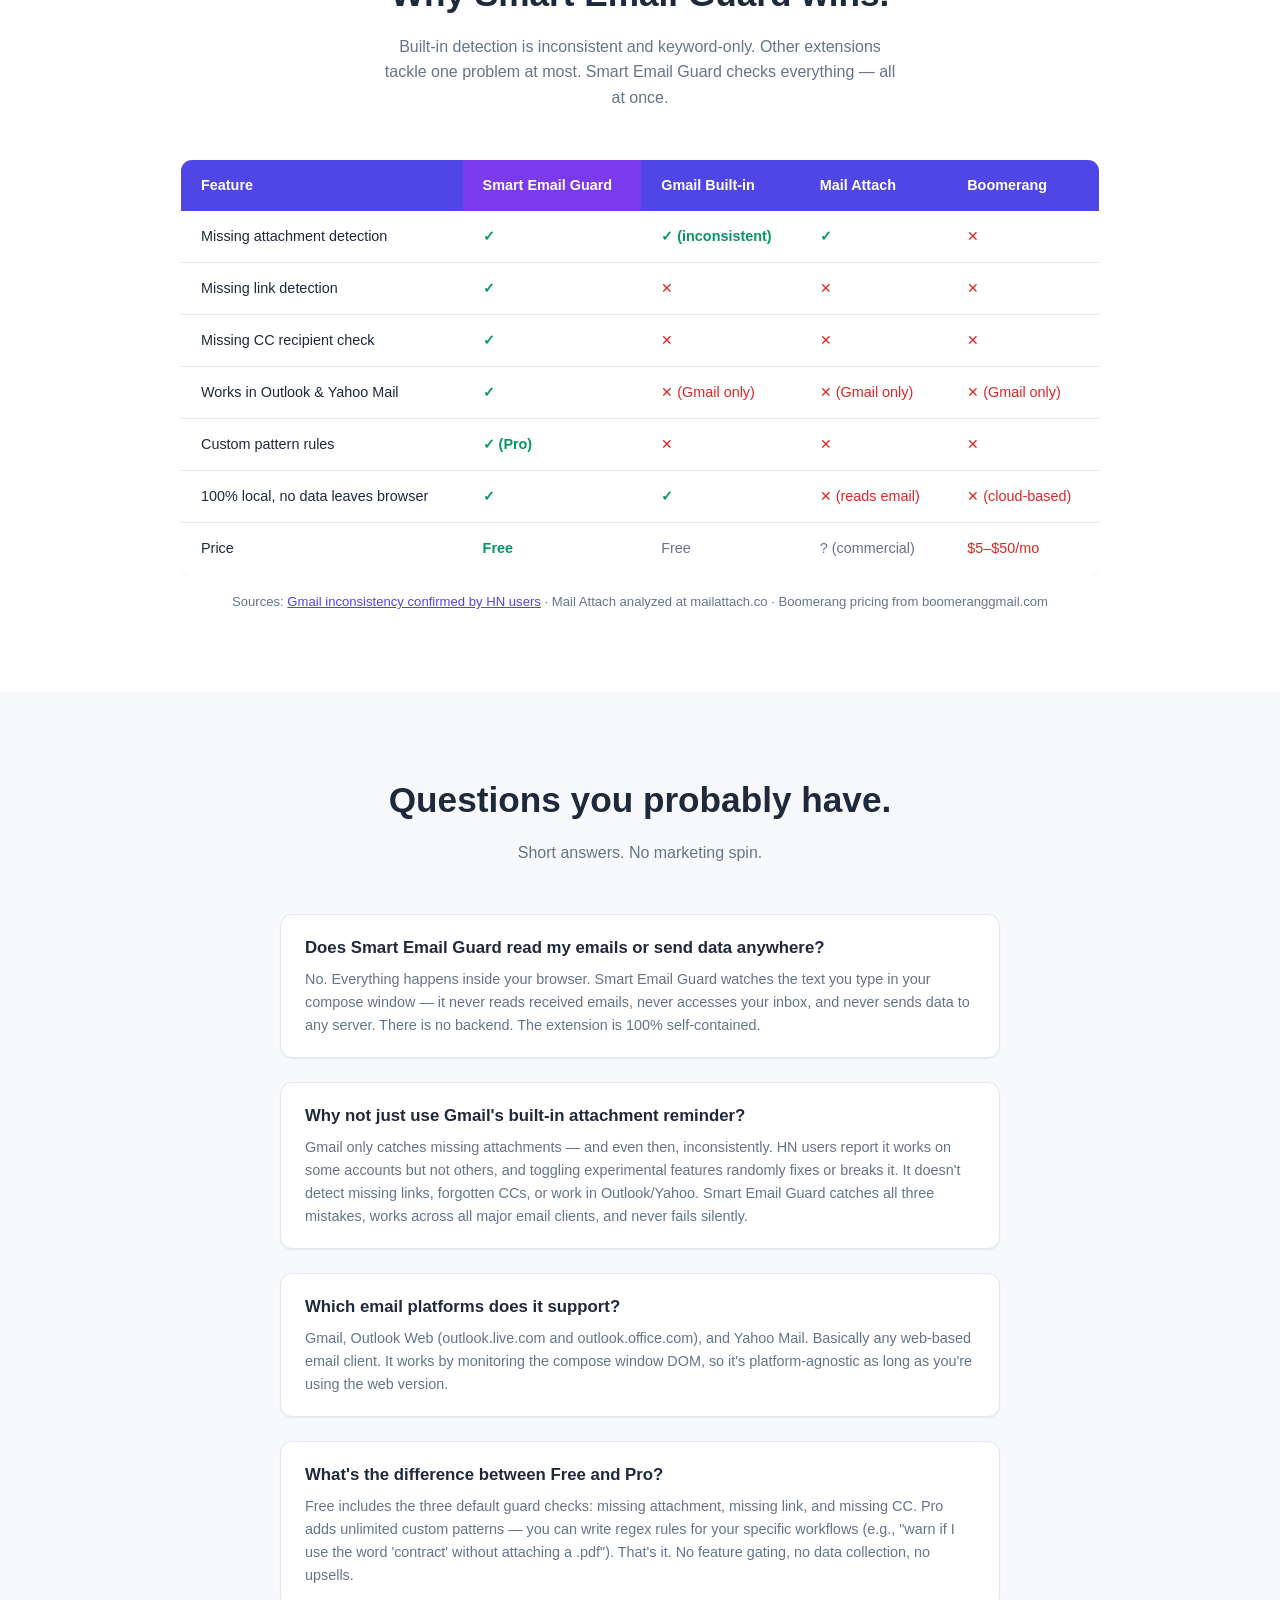
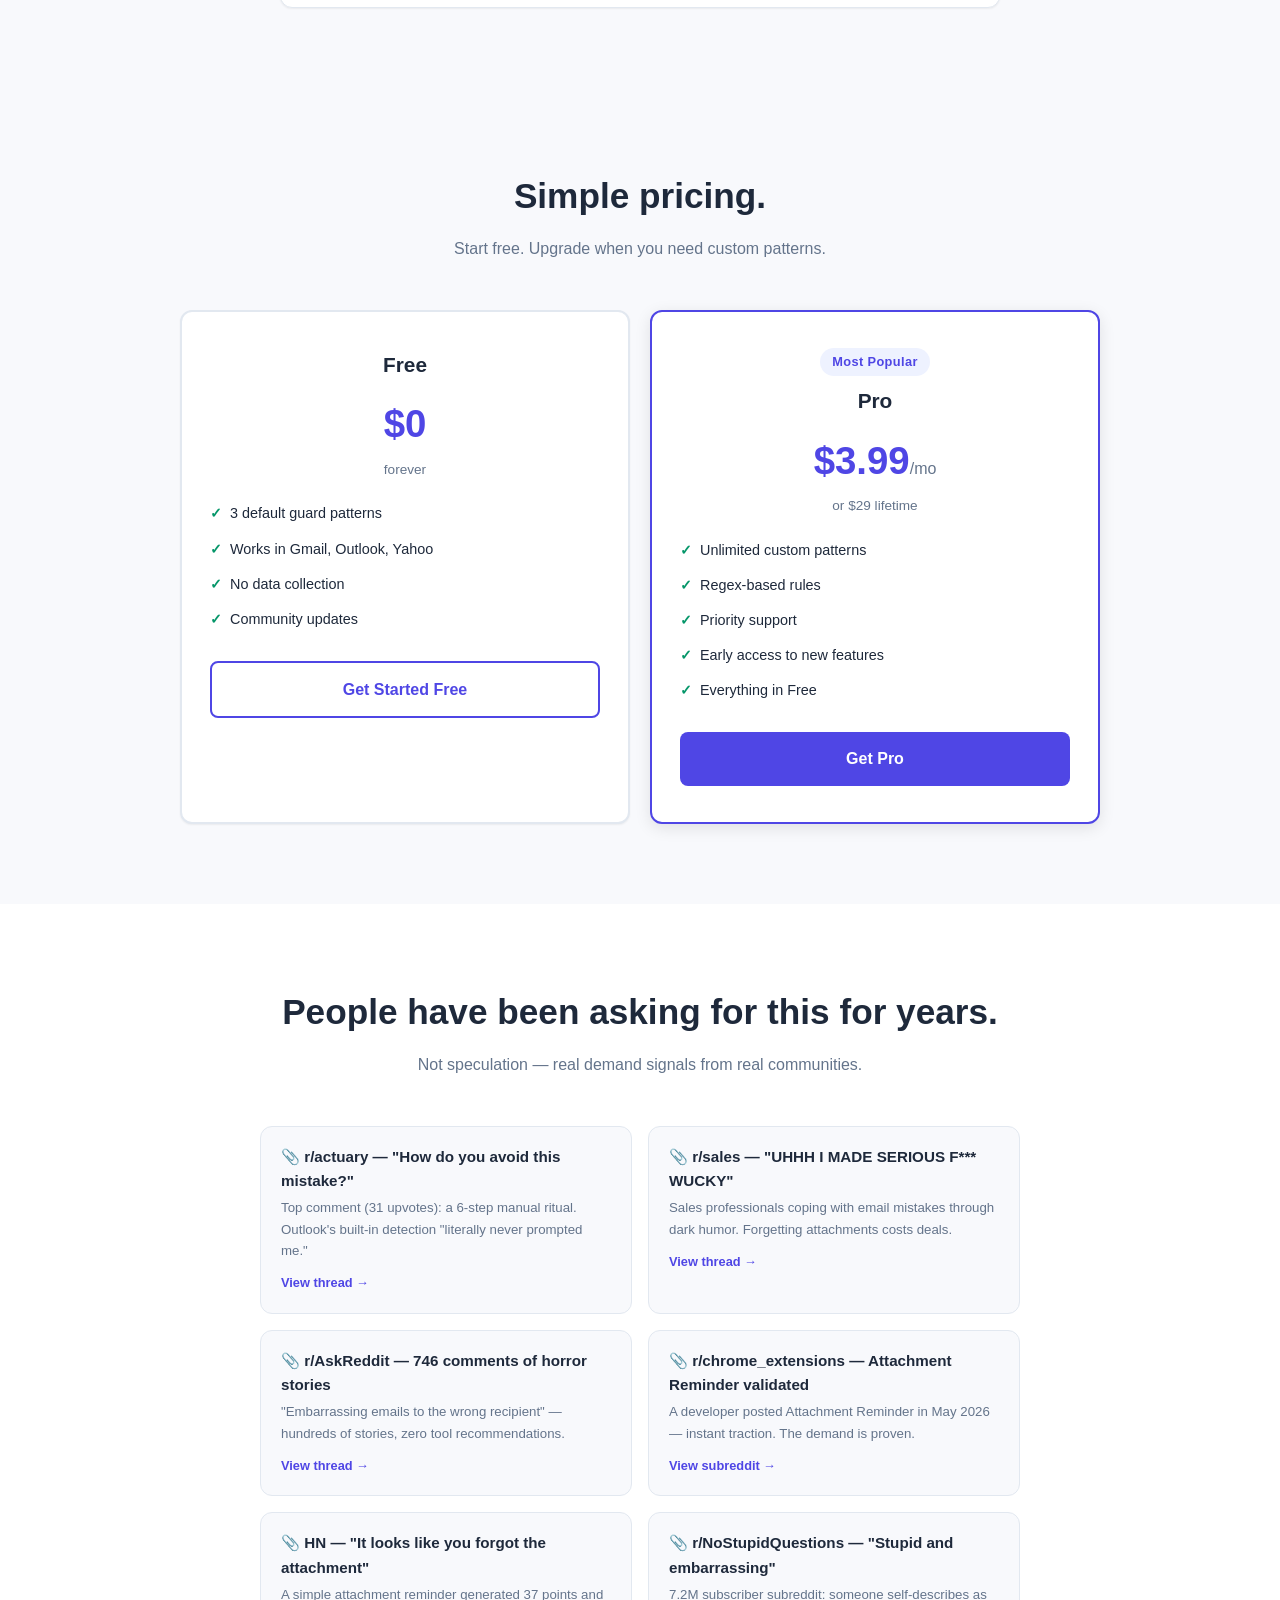
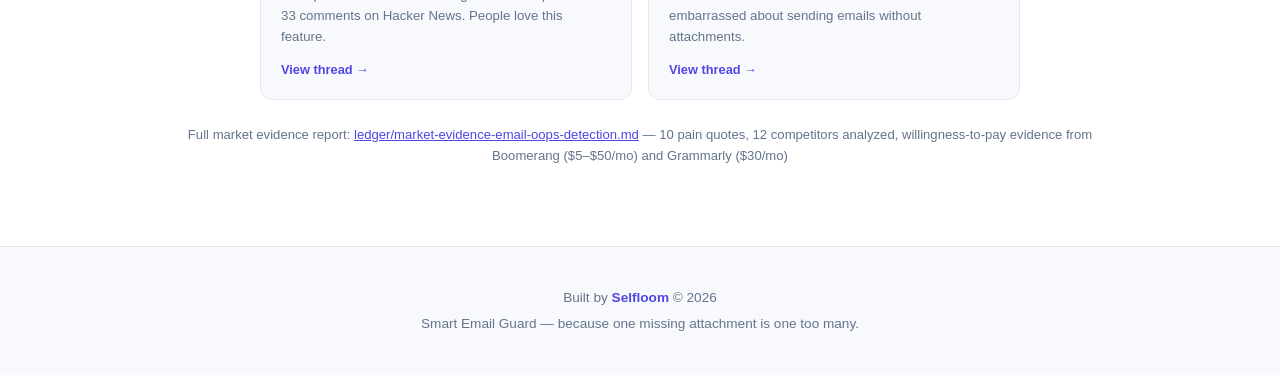
==== commit eaea7f53: "feat: visual 5-step install guide + sticky download CTA bar on demo page" ====
--- a/index.html
+++ b/index.html
@@ -540,6 +540,134 @@
   margin: 0;
 }
 
+/* ─── Visual Install Guide ─── */
+.install-guide {
+  display: grid;
+  grid-template-columns: repeat(auto-fit, minmax(160px, 1fr));
+  gap: 16px;
+  margin-top: 24px;
+}
+.install-step {
+  position: relative;
+  background: var(--c-surface);
+  border-radius: var(--radius);
+  padding: 24px 16px;
+  text-align: center;
+  box-shadow: var(--shadow-sm);
+  border: 1px solid var(--c-border);
+  transition: transform .2s, box-shadow .2s;
+  animation: installFadeIn .5s ease backwards;
+}
+.install-step:nth-child(1) { animation-delay: .1s; }
+.install-step:nth-child(2) { animation-delay: .2s; }
+.install-step:nth-child(3) { animation-delay: .3s; }
+.install-step:nth-child(4) { animation-delay: .4s; }
+.install-step:nth-child(5) { animation-delay: .5s; }
+.install-step:hover {
+  transform: translateY(-3px);
+  box-shadow: var(--shadow-md);
+}
+.install-step .step-badge {
+  width: 36px; height: 36px;
+  border-radius: 50%;
+  background: linear-gradient(135deg, var(--c-primary), var(--c-accent));
+  color: #fff;
+  font-weight: 800;
+  font-size: .95rem;
+  display: flex;
+  align-items: center;
+  justify-content: center;
+  margin: 0 auto 12px;
+}
+.install-step .step-icon {
+  font-size: 2rem;
+  margin-bottom: 8px;
+  display: block;
+}
+.install-step h5 {
+  font-size: .85rem;
+  font-weight: 700;
+  color: var(--c-text);
+  margin-bottom: 4px;
+}
+.install-step p {
+  font-size: .75rem;
+  color: var(--c-text-muted);
+  line-height: 1.4;
+}
+.install-step .step-action {
+  display: inline-block;
+  margin-top: 8px;
+  padding: 4px 10px;
+  background: #eef2ff;
+  color: var(--c-primary);
+  border-radius: 4px;
+  font-size: .72rem;
+  font-weight: 700;
+  font-family: "SF Mono", "Consolas", "Monaco", monospace;
+  letter-spacing: .01em;
+}
+/* Arrow connector between steps (visible on wider screens) */
+@media (min-width: 900px) {
+  .install-step::after {
+    content: "→";
+    position: absolute;
+    right: -18px;
+    top: 50%;
+    transform: translateY(-50%);
+    font-size: 1.4rem;
+    color: var(--c-primary);
+    font-weight: 700;
+    opacity: .5;
+    pointer-events: none;
+  }
+  .install-step:last-child::after { display: none; }
+}
+
+@keyframes installFadeIn {
+  from { opacity: 0; transform: translateY(16px); }
+  to   { opacity: 1; transform: translateY(0); }
+}
+
+/* ─── Sticky Download Bar ─── */
+.sticky-cta {
+  position: fixed;
+  bottom: 0;
+  left: 0;
+  right: 0;
+  z-index: 150;
+  background: rgba(255,255,255,.95);
+  backdrop-filter: blur(12px);
+  border-top: 2px solid var(--c-primary);
+  box-shadow: 0 -4px 20px rgba(0,0,0,.08);
+  padding: 12px 20px;
+  display: flex;
+  align-items: center;
+  justify-content: center;
+  gap: 16px;
+  flex-wrap: wrap;
+  transform: translateY(100%);
+  transition: transform .35s ease;
+}
+.sticky-cta.visible {
+  transform: translateY(0);
+}
+.sticky-cta .cta-text {
+  font-size: .9rem;
+  font-weight: 600;
+  color: var(--c-text);
+}
+.sticky-cta .cta-text span {
+  color: var(--c-primary);
+}
+.sticky-cta .btn {
+  animation: ctaPulse 2.5s ease infinite;
+}
+@keyframes ctaPulse {
+  0%, 100% { box-shadow: 0 0 0 0 rgba(79, 70, 229, .35); }
+  50%      { box-shadow: 0 0 0 10px rgba(79, 70, 229, 0); }
+}
+
 /* ─── Responsive ─── */
 @media (max-width: 640px) {
   .hero h1 { font-size: 2rem; }
@@ -549,6 +677,13 @@
   .demo-actions-row .btn { min-width: 100%; }
   .comp-table { font-size: .8rem; }
   .comp-table th, .comp-table td { padding: 10px 12px; }
+  .sticky-cta {
+    padding: 8px 12px;
+    gap: 8px;
+  }
+  .sticky-cta .cta-text {
+    font-size: .78rem;
+  }
 }
 </style>
 </head>
@@ -724,6 +859,59 @@
         <h4>Warns you before you hit Send</h4>
         <p>If you mention an attachment, link, or CC but forget to include it, a gentle warning pops up. Fix it and send. That's it.</p>
       </div>
+    </div>
+  </div>
+</section>
+
+<!-- ─── Visual Install Guide ─── -->
+<section class="section" id="install" style="background: var(--c-surface); padding-top: 40px;">
+  <div class="container">
+    <div class="section-hed">
+      <h2>Install in 60 seconds.</h2>
+      <p>No store needed — sideload in 5 steps. Works on Chrome, Edge, Brave, and any Chromium browser.</p>
+    </div>
+    <div class="install-guide">
+      <div class="install-step">
+        <span class="step-badge">1</span>
+        <span class="step-icon">⬇</span>
+        <h5>Download the .zip</h5>
+        <p>Get the latest release from GitHub</p>
+        <span class="step-action">smart-email-guard-v1.0.1.zip</span>
+      </div>
+      <div class="install-step">
+        <span class="step-badge">2</span>
+        <span class="step-icon">📂</span>
+        <h5>Unzip to a folder</h5>
+        <p>Extract anywhere on your computer — Desktop, Documents, wherever you keep extensions.</p>
+      </div>
+      <div class="install-step">
+        <span class="step-badge">3</span>
+        <span class="step-icon">🔗</span>
+        <h5>Open Extensions page</h5>
+        <p>Go to Extensions in your browser</p>
+        <span class="step-action">chrome://extensions</span>
+      </div>
+      <div class="install-step">
+        <span class="step-badge">4</span>
+        <span class="step-icon">🔧</span>
+        <h5>Enable Developer Mode</h5>
+        <p>Toggle the switch in the top-right corner of the extensions page.</p>
+      </div>
+      <div class="install-step">
+        <span class="step-badge">5</span>
+        <span class="step-icon">✅</span>
+        <h5>Load &amp; Done</h5>
+        <p>Click "Load unpacked", select the folder. Smart Email Guard is now active!</p>
+      </div>
+    </div>
+    <div style="text-align:center; margin-top: 28px;">
+      <a href="https://github.com/Selfloom/smart-email-guard-demo/releases/tag/v1.0.1" class="btn btn-chrome" target="_blank" style="font-size:1.05rem; padding: 16px 32px;">
+        <svg width="20" height="20" viewBox="0 0 18 18"><circle cx="9" cy="9" r="8.5" fill="none" stroke="currentColor" stroke-width="2"/><circle cx="9" cy="9" r="4" fill="currentColor"/></svg>
+        Download v1.0.1 (Free) &mdash; Start Here
+      </a>
+      <p style="margin-top:10px; font-size:.78rem; color:var(--c-text-muted);">
+        Detailed instructions in <a href="https://github.com/Selfloom/smart-email-guard-demo/blob/main/INSTALL.md" target="_blank" style="color:var(--c-primary);font-weight:600;">INSTALL.md</a> &middot; Zero sign-up &middot; 100% local &middot; Works offline
+      </p>
     </div>
   </div>
 </section>
@@ -1314,5 +1502,36 @@
 })();
 </script>
 
+<!-- ─── Sticky Download Bar ─── -->
+<div class="sticky-cta" id="sticky-cta">
+  <span class="cta-text">Stop sending oops emails. <span>Install in 60 seconds.</span></span>
+  <a href="https://github.com/Selfloom/smart-email-guard-demo/releases/tag/v1.0.1" class="btn btn-chrome" target="_blank" style="font-weight:700;">
+    <svg width="16" height="16" viewBox="0 0 18 18"><circle cx="9" cy="9" r="8.5" fill="none" stroke="currentColor" stroke-width="2"/><circle cx="9" cy="9" r="4" fill="currentColor"/></svg>
+    Download v1.0.1 (Free)
+  </a>
+</div>
+
+<script>
+(function() {
+  var sticky = document.getElementById('sticky-cta');
+  if (!sticky) return;
+  var hero = document.querySelector('.hero');
+  if (!hero) {
+    sticky.classList.add('visible');
+    return;
+  }
+  function checkScroll() {
+    var heroBottom = hero.getBoundingClientRect().bottom;
+    if (heroBottom < 0) {
+      sticky.classList.add('visible');
+    } else {
+      sticky.classList.remove('visible');
+    }
+  }
+  window.addEventListener('scroll', checkScroll, { passive: true });
+  checkScroll();
+})();
+</script>
+
 </body>
 </html>
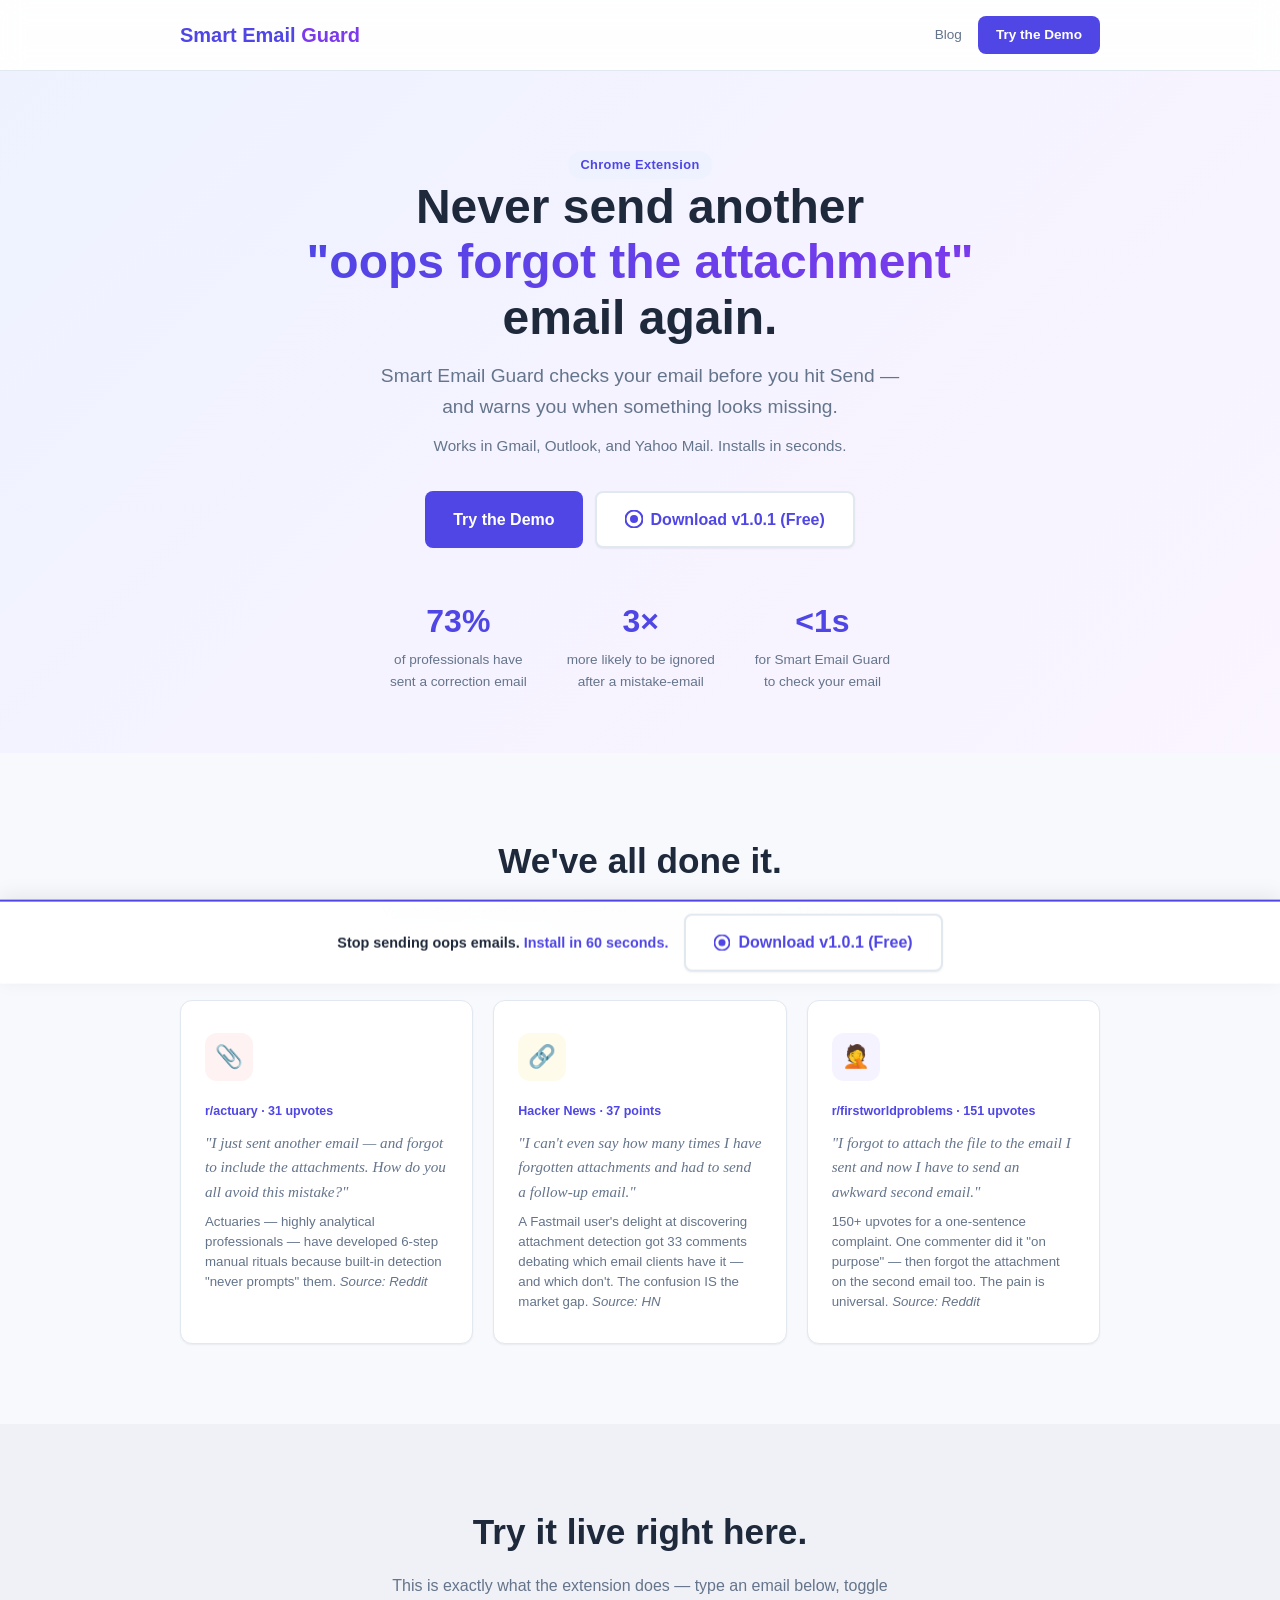
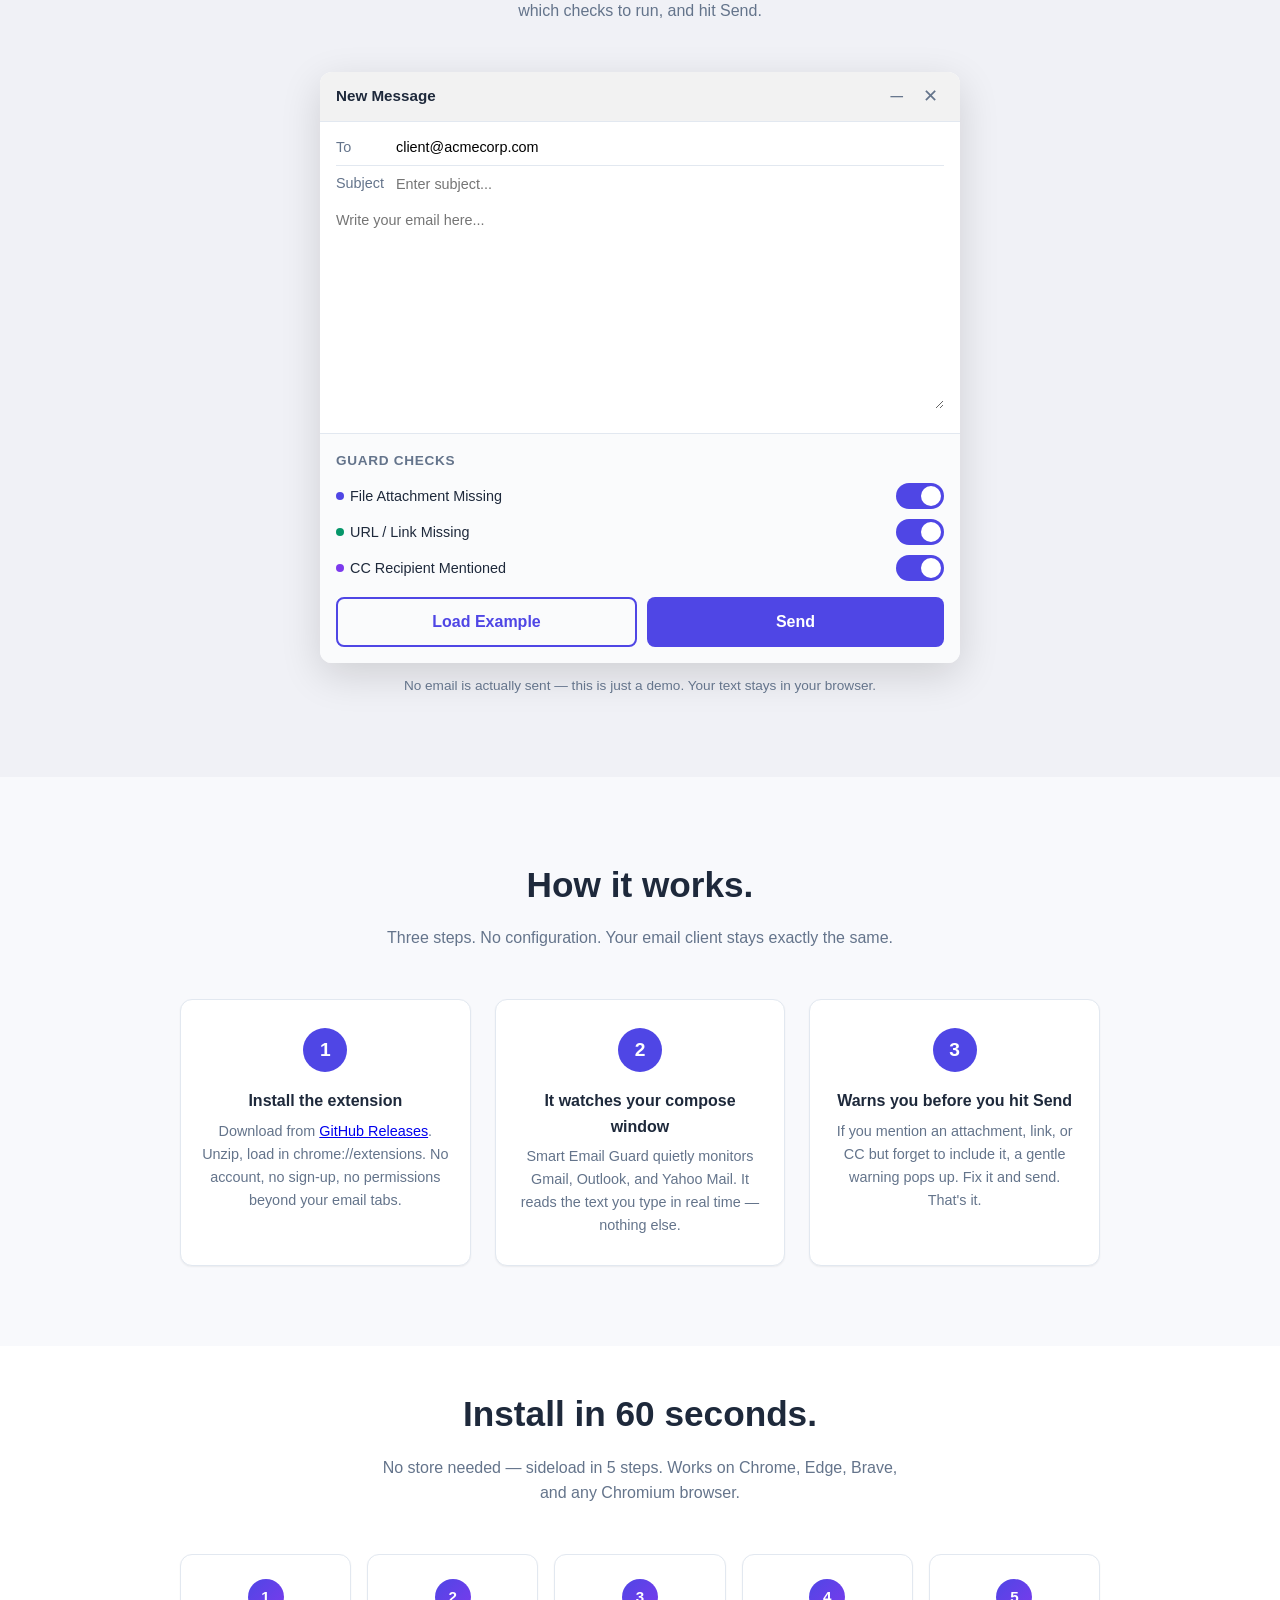
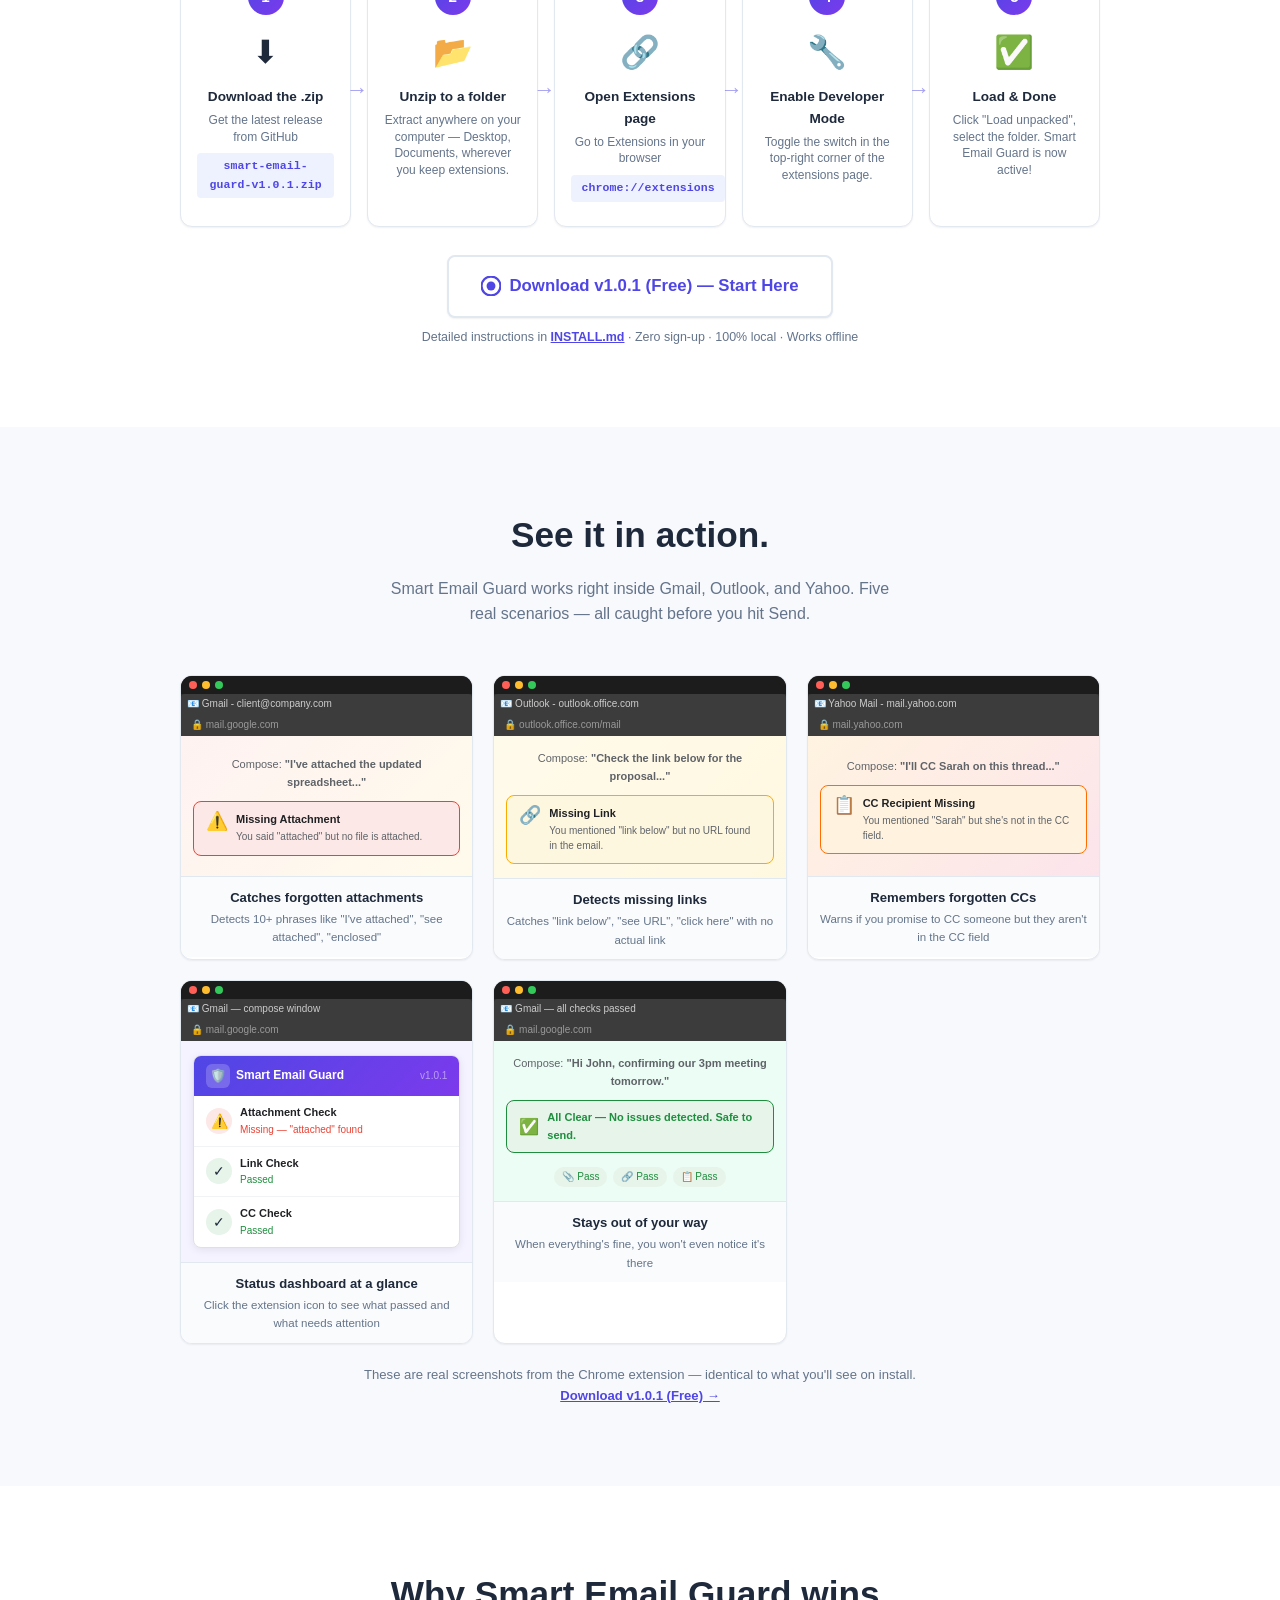
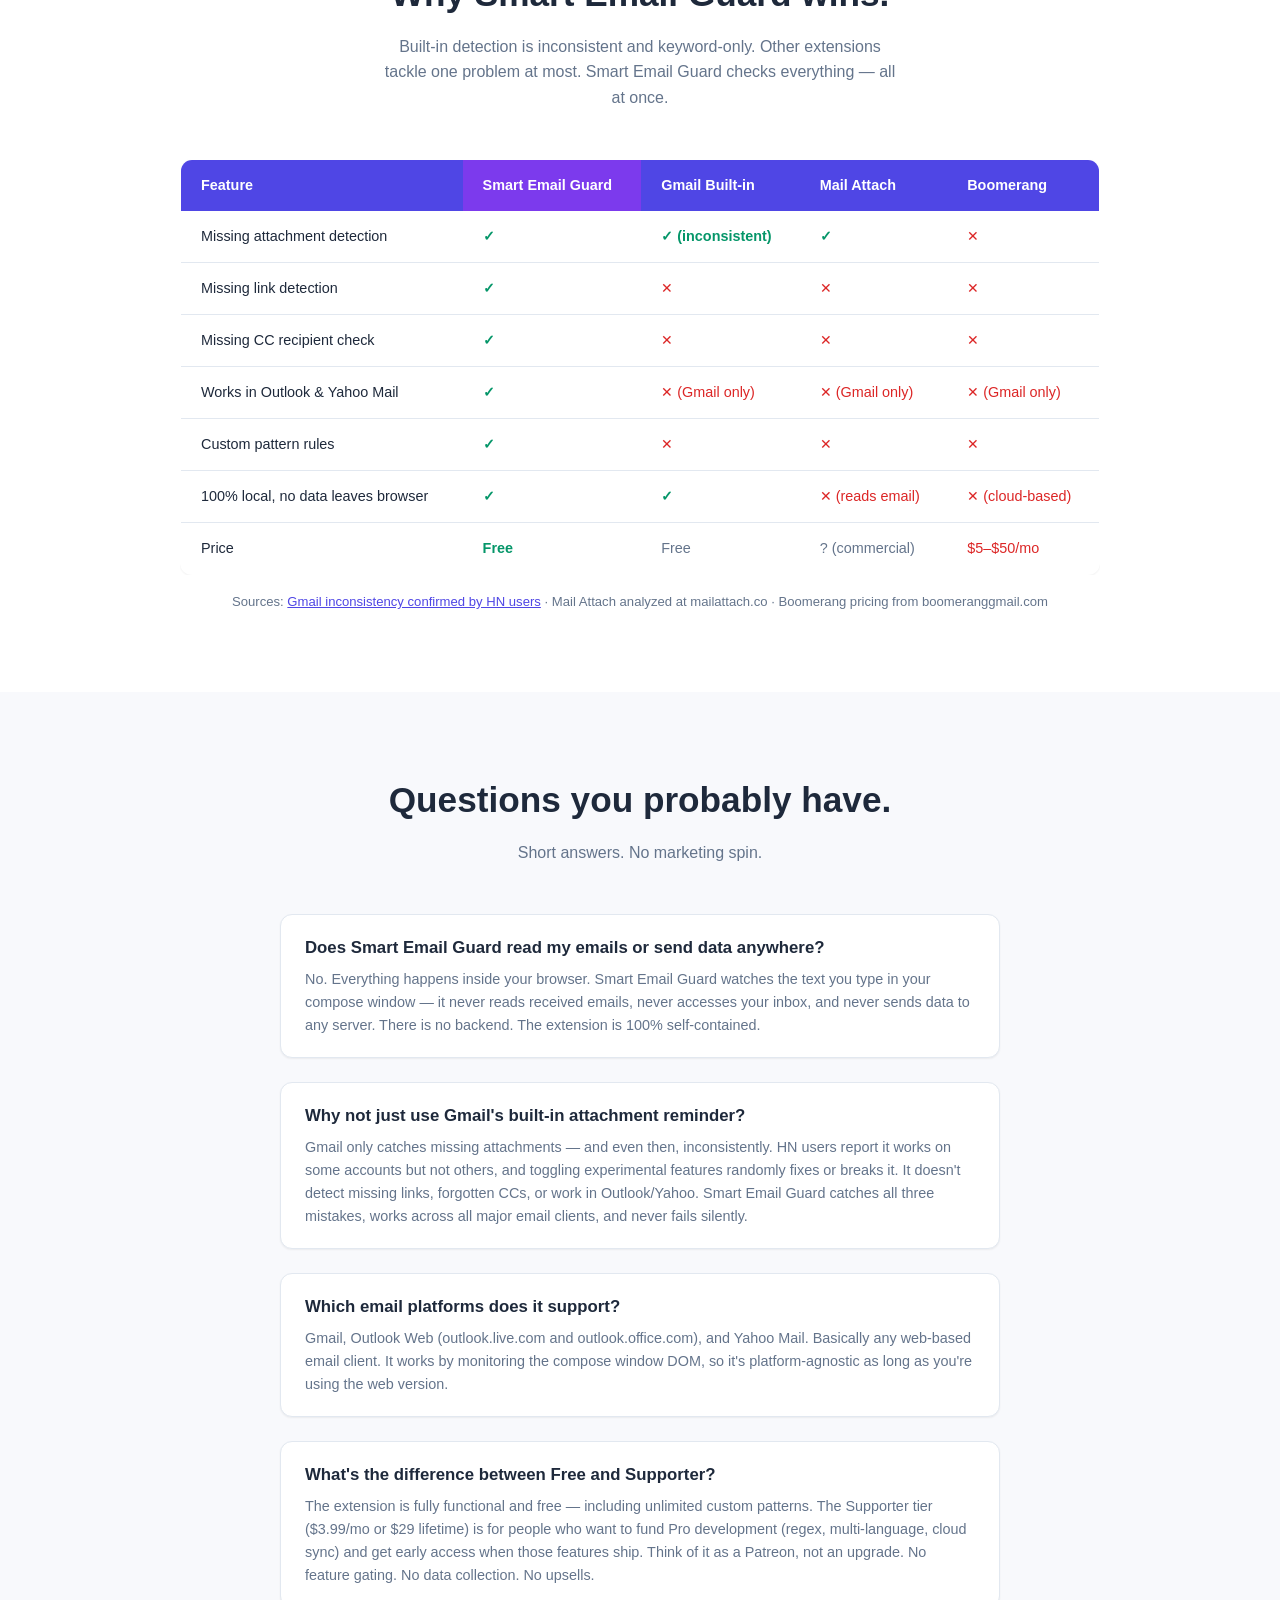
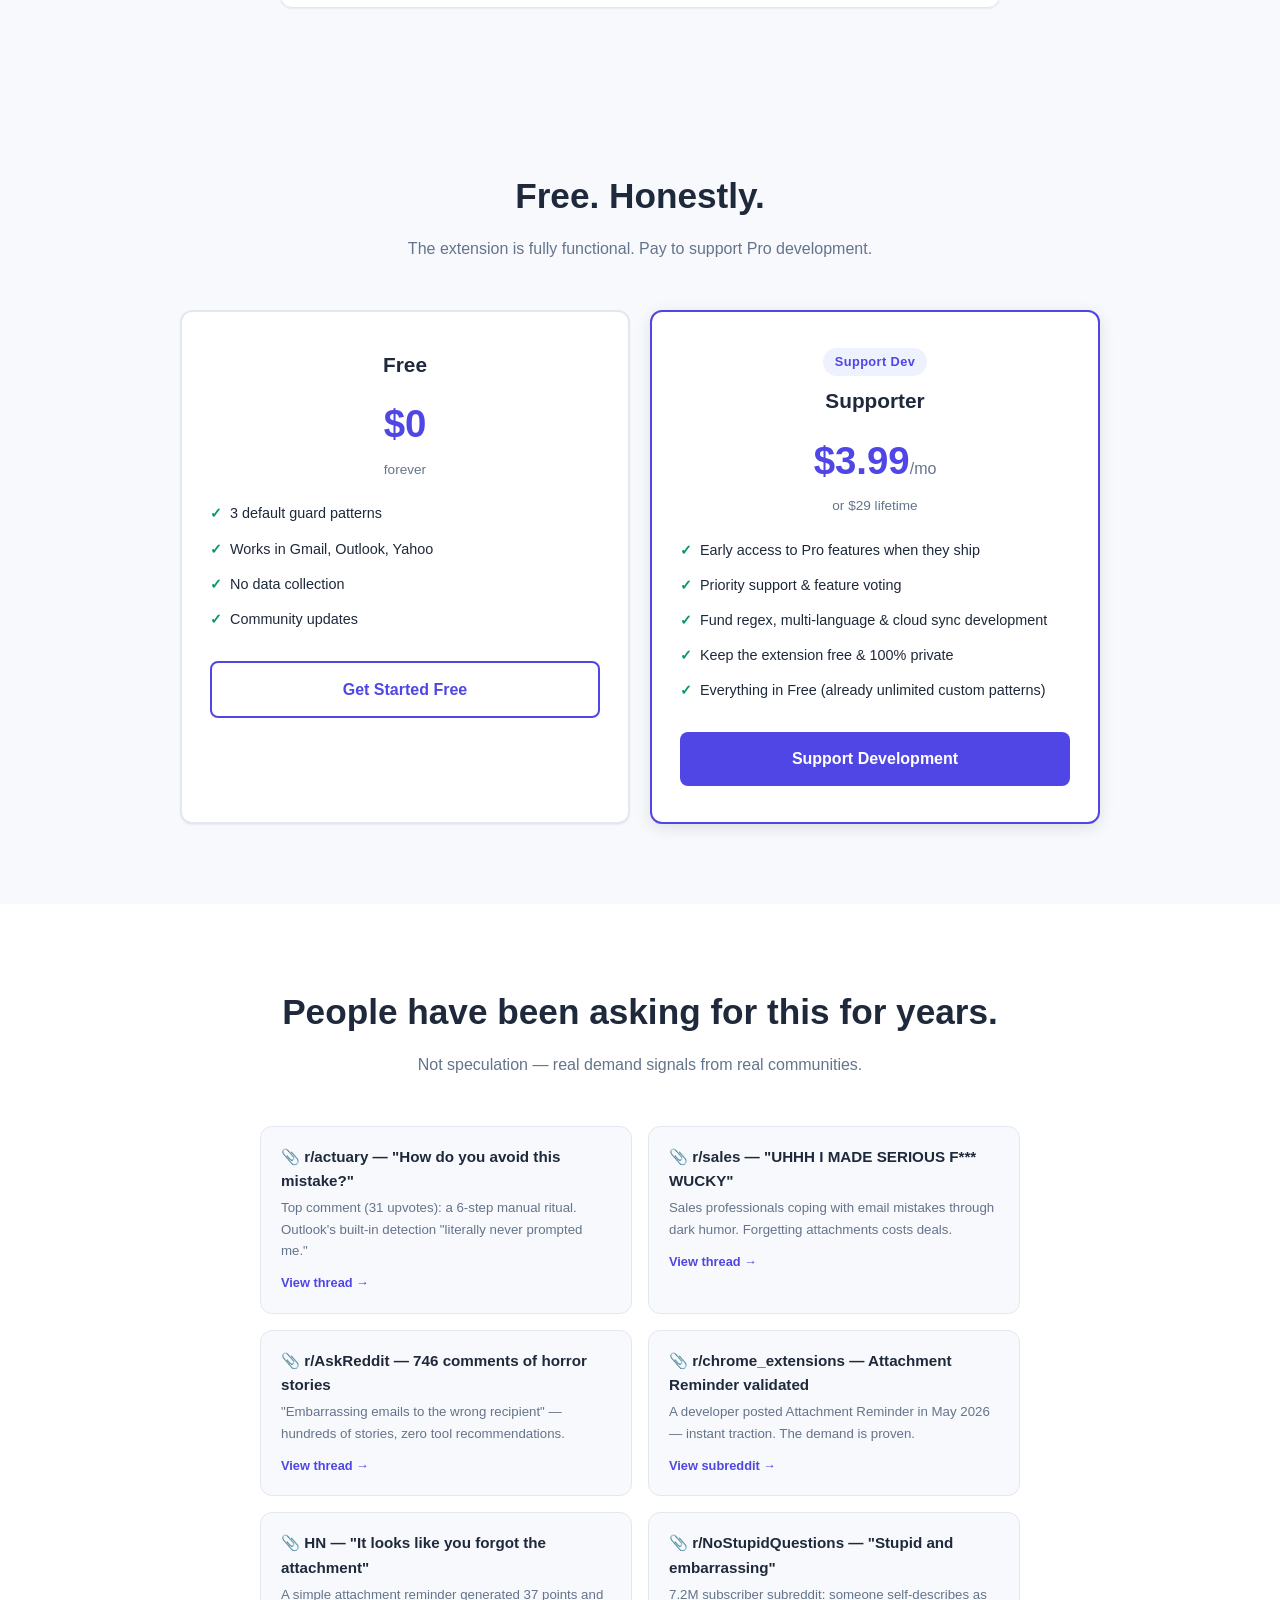
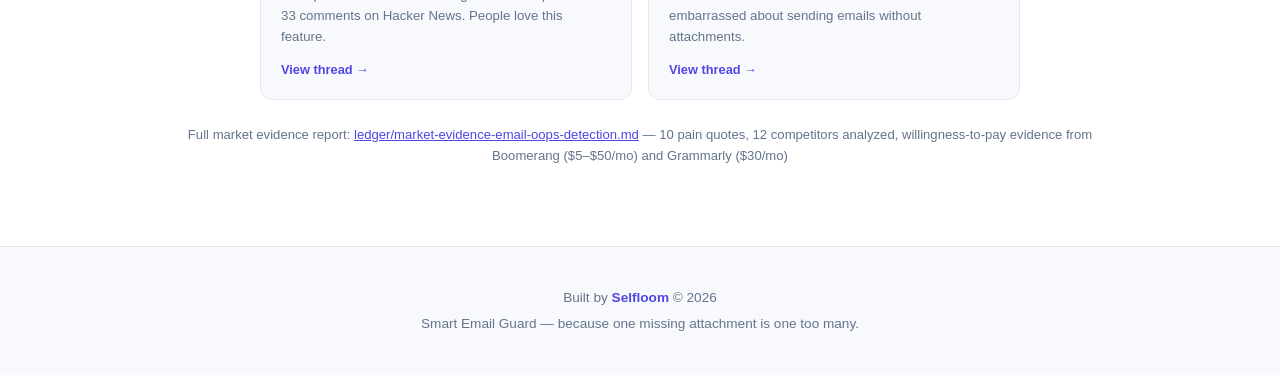
==== commit c34f81ab: "fix: remove false 'unlimited patterns' Pro claims from extension popup + blog, sync honest copy from" ====
--- a/index.html
+++ b/index.html
@@ -50,15 +50,15 @@
     },
     {
       "@type": "Offer",
-      "name": "Pro",
+      "name": "Supporter",
       "price": "3.99",
       "priceCurrency": "USD",
-      "description": "Unlimited custom pattern checks"
+      "description": "Support development — early access to Pro features when they ship"
     }
   ],
   "browserRequirements": "Requires Chromium-based browser (Chrome 88+, Edge 88+, Brave, etc.)",
   "permissions": "storage",
-  "featureList": ["Missing attachment detection", "Missing link detection", "Missing CC detection", "Custom pattern rules (Pro)", "100% local privacy", "Gmail support", "Outlook support", "Yahoo Mail support"]
+   "featureList": ["Missing attachment detection", "Missing link detection", "Missing CC detection", "Custom pattern rules", "100% local privacy", "Gmail support", "Outlook support", "Yahoo Mail support"]
 }
 </script>
 
@@ -694,8 +694,8 @@
   <div class="container">
     <div class="logo">Smart Email <span>Guard</span></div>
     <nav style="display:flex;align-items:center;gap:16px;">
-      <a href="blog/" style="color:var(--c-text-muted);text-decoration:none;font-size:.85rem;font-weight:500;">Blog</a>
-      <a href="#demo" class="btn btn-primary" style="padding:8px 18px;font-size:.85rem;">Try the Demo</a>
+      <a href="blog/" style="color:var(--c-text-muted);text-decoration:none;font-size:.85rem;font-weight:500;" data-analytics="nav_blog">Blog</a>
+      <a href="#demo" class="btn btn-primary" style="padding:8px 18px;font-size:.85rem;" data-analytics="cta_try_demo">Try the Demo</a>
     </nav>
   </div>
 </header>
@@ -708,8 +708,8 @@
     <p class="tagline">Smart Email Guard checks your email before you hit Send — and warns you when something looks missing.</p>
     <p class="sub-tagline">Works in Gmail, Outlook, and Yahoo Mail. Installs in seconds.</p>
     <div class="cta-group">
-      <a href="#demo" class="btn btn-primary">Try the Demo</a>
-      <a href="https://github.com/Selfloom/smart-email-guard-demo/releases/tag/v1.0.1" class="btn btn-chrome" target="_blank">
+      <a href="#demo" class="btn btn-primary" data-analytics="cta_try_demo">Try the Demo</a>
+      <a href="https://github.com/Selfloom/smart-email-guard-demo/releases/tag/v1.0.1" class="btn btn-chrome" target="_blank" data-analytics="cta_download_header">
         <svg width="18" height="18" viewBox="0 0 18 18"><circle cx="9" cy="9" r="8.5" fill="none" stroke="currentColor" stroke-width="2"/><circle cx="9" cy="9" r="4" fill="currentColor"/></svg>
         Download v1.0.1 (Free)
       </a>
@@ -814,8 +814,8 @@
           </div>
         </div>
         <div class="demo-actions-row">
-          <button class="btn btn-outline" id="btn-load-example">Load Example</button>
-          <button class="btn btn-primary" id="btn-send" style="background:var(--c-primary);">Send</button>
+          <button class="btn btn-outline" id="btn-load-example" data-analytics="demo_load_example">Load Example</button>
+          <button class="btn btn-primary" id="btn-send" style="background:var(--c-primary);" data-analytics="demo_send">Send</button>
         </div>
       </div>
     </div>
@@ -831,7 +831,7 @@
   <div class="modal" id="modal">
     <div class="modal-body" id="modal-body"></div>
     <div class="modal-footer">
-      <button class="btn btn-outline" id="btn-modal-close" style="padding:10px 20px;font-size:.9rem;">Close</button>
+      <button class="btn btn-outline" id="btn-modal-close" style="padding:10px 20px;font-size:.9rem;" data-analytics="demo_close_modal">Close</button>
     </div>
   </div>
 </div>
@@ -905,12 +905,12 @@
       </div>
     </div>
     <div style="text-align:center; margin-top: 28px;">
-      <a href="https://github.com/Selfloom/smart-email-guard-demo/releases/tag/v1.0.1" class="btn btn-chrome" target="_blank" style="font-size:1.05rem; padding: 16px 32px;">
+      <a href="https://github.com/Selfloom/smart-email-guard-demo/releases/tag/v1.0.1" class="btn btn-chrome" target="_blank" style="font-size:1.05rem; padding: 16px 32px;" data-analytics="cta_download_install">
         <svg width="20" height="20" viewBox="0 0 18 18"><circle cx="9" cy="9" r="8.5" fill="none" stroke="currentColor" stroke-width="2"/><circle cx="9" cy="9" r="4" fill="currentColor"/></svg>
         Download v1.0.1 (Free) &mdash; Start Here
       </a>
       <p style="margin-top:10px; font-size:.78rem; color:var(--c-text-muted);">
-        Detailed instructions in <a href="https://github.com/Selfloom/smart-email-guard-demo/blob/main/INSTALL.md" target="_blank" style="color:var(--c-primary);font-weight:600;">INSTALL.md</a> &middot; Zero sign-up &middot; 100% local &middot; Works offline
+        Detailed instructions in <a href="https://github.com/Selfloom/smart-email-guard-demo/blob/main/INSTALL.md" target="_blank" style="color:var(--c-primary);font-weight:600;" data-analytics="nav_install_md">INSTALL.md</a> &middot; Zero sign-up &middot; 100% local &middot; Works offline
       </p>
     </div>
   </div>
@@ -1075,7 +1075,7 @@
     </div>
     <p style="text-align:center;margin-top:20px;font-size:.82rem;color:var(--c-text-muted);">
       These are real screenshots from the Chrome extension &mdash; identical to what you'll see on install.
-      <br><a href="https://github.com/Selfloom/smart-email-guard-demo/releases/tag/v1.0.1" target="_blank" style="color:var(--c-primary);font-weight:600;">Download v1.0.1 (Free) &rarr;</a>
+      <br><a href="https://github.com/Selfloom/smart-email-guard-demo/releases/tag/v1.0.1" target="_blank" style="color:var(--c-primary);font-weight:600;" data-analytics="cta_download_screenshots">Download v1.0.1 (Free) &rarr;</a>
     </p>
   </div>
 </section>
@@ -1129,7 +1129,7 @@
           </tr>
           <tr>
             <td>Custom pattern rules</td>
-            <td class="check">✓ (Pro)</td>
+            <td class="check">✓</td>
             <td class="cross">✕</td>
             <td class="cross">✕</td>
             <td class="cross">✕</td>
@@ -1178,8 +1178,8 @@
         <p style="font-size:.9rem;color:var(--c-text-muted);margin:0;">Gmail, Outlook Web (outlook.live.com and outlook.office.com), and Yahoo Mail. Basically any web-based email client. It works by monitoring the compose window DOM, so it's platform-agnostic as long as you're using the web version.</p>
       </div>
       <div class="faq-item" style="margin-bottom:0;padding:20px 24px;background:var(--c-surface);border-radius:var(--radius);box-shadow:var(--shadow-sm);border:1px solid var(--c-border);">
-        <h4 style="font-weight:700;font-size:1.05rem;margin-bottom:6px;">What's the difference between Free and Pro?</h4>
-        <p style="font-size:.9rem;color:var(--c-text-muted);margin:0;">Free includes the three default guard checks: missing attachment, missing link, and missing CC. Pro adds unlimited custom patterns &mdash; you can write regex rules for your specific workflows (e.g., "warn if I use the word 'contract' without attaching a .pdf"). That's it. No feature gating, no data collection, no upsells.</p>
+        <h4 style="font-weight:700;font-size:1.05rem;margin-bottom:6px;">What's the difference between Free and Supporter?</h4>
+        <p style="font-size:.9rem;color:var(--c-text-muted);margin:0;">The extension is fully functional and free &mdash; including unlimited custom patterns. The Supporter tier ($3.99/mo or $29 lifetime) is for people who want to fund Pro development (regex, multi-language, cloud sync) and get early access when those features ship. Think of it as a Patreon, not an upgrade. No feature gating. No data collection. No upsells.</p>
       </div>
     </div>
   </div>
@@ -1189,8 +1189,8 @@
 <section class="section">
   <div class="container">
     <div class="section-hed">
-      <h2>Simple pricing.</h2>
-      <p>Start free. Upgrade when you need custom patterns.</p>
+      <h2>Free. Honestly.</h2>
+      <p>The extension is fully functional. Pay to support Pro development.</p>
     </div>
     <div class="pricing-grid">
       <div class="pricing-card">
@@ -1203,21 +1203,21 @@
           <li>No data collection</li>
           <li>Community updates</li>
         </ul>
-        <a href="#" class="btn btn-outline" style="width:100%;text-align:center;justify-content:center;">Get Started Free</a>
+        <a href="https://github.com/Selfloom/smart-email-guard-demo/releases/tag/v1.0.1" class="btn btn-outline" style="width:100%;text-align:center;justify-content:center;" target="_blank" rel="noopener" data-analytics="cta_pricing_free">Get Started Free</a>
       </div>
       <div class="pricing-card featured">
-        <span class="badge badge-primary" style="margin-bottom:8px;">Most Popular</span>
-        <h3>Pro</h3>
+        <span class="badge badge-primary" style="margin-bottom:8px;">Support Dev</span>
+        <h3>Supporter</h3>
         <div class="price">$3.99<span>/mo</span></div>
         <div class="period">or $29 lifetime</div>
         <ul>
-          <li>Unlimited custom patterns</li>
-          <li>Regex-based rules</li>
-          <li>Priority support</li>
-          <li>Early access to new features</li>
-          <li>Everything in Free</li>
+          <li>Early access to Pro features when they ship</li>
+          <li>Priority support &amp; feature voting</li>
+          <li>Fund regex, multi-language &amp; cloud sync development</li>
+          <li>Keep the extension free &amp; 100% private</li>
+          <li>Everything in Free (already unlimited custom patterns)</li>
         </ul>
-        <a href="#" class="btn btn-primary" style="width:100%;text-align:center;justify-content:center;">Get Pro</a>
+        <a href="https://buymeacoffee.com/selfloom" class="btn btn-primary" style="width:100%;text-align:center;justify-content:center;" target="_blank" rel="noopener" data-analytics="cta_pricing_pro">Support Development</a>
       </div>
     </div>
   </div>
@@ -1234,32 +1234,32 @@
       <div style="padding:18px 20px;background:var(--c-bg);border-radius:var(--radius);border:1px solid var(--c-border);">
         <div style="font-weight:700;font-size:.95rem;margin-bottom:4px;">📎 r/actuary &mdash; "How do you avoid this mistake?"</div>
         <p style="font-size:.83rem;color:var(--c-text-muted);margin:0 0 8px;">Top comment (31 upvotes): a 6-step manual ritual. Outlook's built-in detection "literally never prompted me."</p>
-        <a href="https://www.reddit.com/r/actuary/comments/nbovox/" target="_blank" rel="noopener" style="font-size:.8rem;color:var(--c-primary);font-weight:600;text-decoration:none;">View thread &rarr;</a>
+        <a href="https://www.reddit.com/r/actuary/comments/nbovox/" target="_blank" rel="noopener" style="font-size:.8rem;color:var(--c-primary);font-weight:600;text-decoration:none;" data-analytics="source_reddit">View thread &rarr;</a>
       </div>
       <div style="padding:18px 20px;background:var(--c-bg);border-radius:var(--radius);border:1px solid var(--c-border);">
         <div style="font-weight:700;font-size:.95rem;margin-bottom:4px;">📎 r/sales &mdash; "UHHH I MADE SERIOUS F*** WUCKY"</div>
         <p style="font-size:.83rem;color:var(--c-text-muted);margin:0 0 8px;">Sales professionals coping with email mistakes through dark humor. Forgetting attachments costs deals.</p>
-        <a href="https://www.reddit.com/r/sales/comments/wbc1ah/" target="_blank" rel="noopener" style="font-size:.8rem;color:var(--c-primary);font-weight:600;text-decoration:none;">View thread &rarr;</a>
+        <a href="https://www.reddit.com/r/sales/comments/wbc1ah/" target="_blank" rel="noopener" style="font-size:.8rem;color:var(--c-primary);font-weight:600;text-decoration:none;" data-analytics="source_reddit">View thread &rarr;</a>
       </div>
       <div style="padding:18px 20px;background:var(--c-bg);border-radius:var(--radius);border:1px solid var(--c-border);">
         <div style="font-weight:700;font-size:.95rem;margin-bottom:4px;">📎 r/AskReddit &mdash; 746 comments of horror stories</div>
         <p style="font-size:.83rem;color:var(--c-text-muted);margin:0 0 8px;">"Embarrassing emails to the wrong recipient" &mdash; hundreds of stories, zero tool recommendations.</p>
-        <a href="https://www.reddit.com/r/AskReddit/comments/fhx27/" target="_blank" rel="noopener" style="font-size:.8rem;color:var(--c-primary);font-weight:600;text-decoration:none;">View thread &rarr;</a>
+        <a href="https://www.reddit.com/r/AskReddit/comments/fhx27/" target="_blank" rel="noopener" style="font-size:.8rem;color:var(--c-primary);font-weight:600;text-decoration:none;" data-analytics="source_reddit">View thread &rarr;</a>
       </div>
       <div style="padding:18px 20px;background:var(--c-bg);border-radius:var(--radius);border:1px solid var(--c-border);">
         <div style="font-weight:700;font-size:.95rem;margin-bottom:4px;">📎 r/chrome_extensions &mdash; Attachment Reminder validated</div>
         <p style="font-size:.83rem;color:var(--c-text-muted);margin:0 0 8px;">A developer posted Attachment Reminder in May 2026 &mdash; instant traction. The demand is proven.</p>
-        <a href="https://www.reddit.com/r/chrome_extensions/" target="_blank" rel="noopener" style="font-size:.8rem;color:var(--c-primary);font-weight:600;text-decoration:none;">View subreddit &rarr;</a>
+        <a href="https://www.reddit.com/r/chrome_extensions/" target="_blank" rel="noopener" style="font-size:.8rem;color:var(--c-primary);font-weight:600;text-decoration:none;" data-analytics="source_reddit">View subreddit &rarr;</a>
       </div>
       <div style="padding:18px 20px;background:var(--c-bg);border-radius:var(--radius);border:1px solid var(--c-border);">
         <div style="font-weight:700;font-size:.95rem;margin-bottom:4px;">📎 HN &mdash; "It looks like you forgot the attachment"</div>
         <p style="font-size:.83rem;color:var(--c-text-muted);margin:0 0 8px;">A simple attachment reminder generated 37 points and 33 comments on Hacker News. People love this feature.</p>
-        <a href="https://news.ycombinator.com/item?id=29809468" target="_blank" rel="noopener" style="font-size:.8rem;color:var(--c-primary);font-weight:600;text-decoration:none;">View thread &rarr;</a>
+        <a href="https://news.ycombinator.com/item?id=29809468" target="_blank" rel="noopener" style="font-size:.8rem;color:var(--c-primary);font-weight:600;text-decoration:none;" data-analytics="source_hn">View thread &rarr;</a>
       </div>
       <div style="padding:18px 20px;background:var(--c-bg);border-radius:var(--radius);border:1px solid var(--c-border);">
         <div style="font-weight:700;font-size:.95rem;margin-bottom:4px;">📎 r/NoStupidQuestions &mdash; "Stupid and embarrassing"</div>
         <p style="font-size:.83rem;color:var(--c-text-muted);margin:0 0 8px;">7.2M subscriber subreddit: someone self-describes as embarrassed about sending emails without attachments.</p>
-        <a href="https://www.reddit.com/r/NoStupidQuestions/comments/j78tmc/" target="_blank" rel="noopener" style="font-size:.8rem;color:var(--c-primary);font-weight:600;text-decoration:none;">View thread &rarr;</a>
+        <a href="https://www.reddit.com/r/NoStupidQuestions/comments/j78tmc/" target="_blank" rel="noopener" style="font-size:.8rem;color:var(--c-primary);font-weight:600;text-decoration:none;" data-analytics="source_reddit">View thread &rarr;</a>
       </div>
     </div>
     <p style="text-align:center;margin-top:24px;font-size:.82rem;color:var(--c-text-muted);">
@@ -1505,7 +1505,7 @@
 <!-- ─── Sticky Download Bar ─── -->
 <div class="sticky-cta" id="sticky-cta">
   <span class="cta-text">Stop sending oops emails. <span>Install in 60 seconds.</span></span>
-  <a href="https://github.com/Selfloom/smart-email-guard-demo/releases/tag/v1.0.1" class="btn btn-chrome" target="_blank" style="font-weight:700;">
+  <a href="https://github.com/Selfloom/smart-email-guard-demo/releases/tag/v1.0.1" class="btn btn-chrome" target="_blank" style="font-weight:700;" data-analytics="cta_download_sticky">
     <svg width="16" height="16" viewBox="0 0 18 18"><circle cx="9" cy="9" r="8.5" fill="none" stroke="currentColor" stroke-width="2"/><circle cx="9" cy="9" r="4" fill="currentColor"/></svg>
     Download v1.0.1 (Free)
   </a>
@@ -1533,5 +1533,342 @@
 })();
 </script>
 
+<!-- ═══ Analytics & Feedback Loop ═══ -->
+<script>
+(function() {
+  'use strict';
+
+  // ── Constants ──
+  var STORAGE_KEY = 'seg_analytics';
+  var SESSION_KEY = 'seg_session';
+  var VISITOR_KEY = 'seg_visitor_id';
+
+  // ── Helpers ──
+  function uid() {
+    return 'xxxxxxxx-xxxx-4xxx-yxxx-xxxxxxxxxxxx'.replace(/[xy]/g, function(c) {
+      var r = Math.random() * 16 | 0;
+      return (c === 'x' ? r : (r & 0x3 | 0x8)).toString(16);
+    });
+  }
+
+  function loadJSON(key) {
+    try { var d = localStorage.getItem(key); return d ? JSON.parse(d) : null; } catch(e) { return null; }
+  }
+
+  function saveJSON(key, obj) {
+    try { localStorage.setItem(key, JSON.stringify(obj)); } catch(e) { /* quota exceeded */ }
+  }
+
+  function loadSession(key) {
+    try { var d = sessionStorage.getItem(key); return d ? JSON.parse(d) : null; } catch(e) { return null; }
+  }
+
+  function saveSession(key, obj) {
+    try { sessionStorage.setItem(key, JSON.stringify(obj)); } catch(e) {}
+  }
+
+  function getUTMParams() {
+    var q = window.location.search;
+    if (!q) return {};
+    var p = {};
+    q.substring(1).split('&').forEach(function(pair) {
+      var kv = pair.split('=');
+      var k = decodeURIComponent(kv[0]);
+      if (k.indexOf('utm_') === 0) p[k] = decodeURIComponent(kv[1] || '');
+    });
+    return p;
+  }
+
+  // ── Visitor Identity ──
+  var visitorId = localStorage.getItem(VISITOR_KEY);
+  if (!visitorId) { visitorId = uid(); localStorage.setItem(VISITOR_KEY, visitorId); }
+
+  // ── Analytics State ──
+  var store = loadJSON(STORAGE_KEY) || {
+    totalPageViews: 0,
+    uniqueVisitors: 0,
+    scrollMilestones: { 25: false, 50: false, 75: false, 100: false },
+    clicks: {},
+    referrers: {},
+    utmSources: {},
+    firstVisitAt: null,
+    lastVisitAt: null
+  };
+
+  var session = loadSession(SESSION_KEY) || {
+    pageViewRecorded: false,
+    scrollMilestones: {},
+    startTime: Date.now(),
+    clicks: []
+  };
+
+  // ── Page View ──
+  if (!session.pageViewRecorded) {
+    session.pageViewRecorded = true;
+
+    // Is this a new unique visitor? (by visitorId)
+    var knownVisitors = loadJSON('seg_visitors') || {};
+    var isNew = !knownVisitors[visitorId];
+    if (isNew) {
+      knownVisitors[visitorId] = true;
+      saveJSON('seg_visitors', knownVisitors);
+      store.uniqueVisitors = (store.uniqueVisitors || 0) + 1;
+      store.firstVisitAt = store.firstVisitAt || new Date().toISOString();
+    }
+
+    store.totalPageViews = (store.totalPageViews || 0) + 1;
+    store.lastVisitAt = new Date().toISOString();
+
+    // Referrer tracking (external only, not same-origin)
+    var ref = document.referrer;
+    if (ref && ref.indexOf(window.location.origin) !== 0) {
+      try {
+        var refHost = (new URL(ref)).hostname;
+        store.referrers = store.referrers || {};
+        store.referrers[refHost] = (store.referrers[refHost] || 0) + 1;
+      } catch(e) {}
+    }
+
+    // UTM tracking
+    var utm = getUTMParams();
+    var utmKeys = Object.keys(utm);
+    if (utmKeys.length > 0) {
+      store.utmSources = store.utmSources || {};
+      var sourceKey = (utm.utm_source || 'direct') + '|' + (utm.utm_medium || 'none') + '|' + (utm.utm_campaign || 'none');
+      store.utmSources[sourceKey] = (store.utmSources[sourceKey] || 0) + 1;
+    }
+
+    saveJSON(STORAGE_KEY, store);
+    saveSession(SESSION_KEY, session);
+  }
+
+  // ── Scroll Depth Tracking ──
+  var scrollMilestonesFired = {};
+  function trackScrollDepth() {
+    var scrollH = document.documentElement.scrollHeight - window.innerHeight;
+    if (scrollH <= 0) return;
+    var pct = Math.round((window.scrollY / scrollH) * 100);
+    [25, 50, 75, 100].forEach(function(m) {
+      if (pct >= m && !scrollMilestonesFired[m]) {
+        scrollMilestonesFired[m] = true;
+        store.scrollMilestones = store.scrollMilestones || {};
+        store.scrollMilestones[m] = true;
+        saveJSON(STORAGE_KEY, store);
+      }
+    });
+  }
+  window.addEventListener('scroll', (function() {
+    var timeout;
+    return function() {
+      if (timeout) clearTimeout(timeout);
+      timeout = setTimeout(trackScrollDepth, 200);
+    };
+  })(), { passive: true });
+  trackScrollDepth(); // initial check
+
+  // ── Click Tracking ──
+  function getClickLabel(el) {
+    // Priority: data-analytics > title/aria-label > innerText snippet > id > class hint
+    if (el.dataset && el.dataset.analytics) return el.dataset.analytics;
+    if (el.getAttribute('title')) return 'title:' + el.getAttribute('title');
+    if (el.getAttribute('aria-label')) return 'aria:' + el.getAttribute('aria-label');
+    var text = (el.innerText || el.textContent || '').trim().substring(0, 40);
+    if (text) return 'text:' + text;
+    if (el.id) return '#' + el.id;
+    if (el.className && typeof el.className === 'string') {
+      var cls = el.className.split(' ').filter(function(c) { return c.length > 2 && c.length < 30; })[0];
+      if (cls) return '.' + cls;
+    }
+    return 'tag:' + el.tagName.toLowerCase();
+  }
+
+  document.addEventListener('click', function(e) {
+    var el = e.target;
+    // Walk up to find a clickable parent (a, button, [role=button], .btn)
+    while (el && el !== document.body) {
+      var tag = el.tagName ? el.tagName.toLowerCase() : '';
+      if (tag === 'a' || tag === 'button' || el.getAttribute('role') === 'button' || (el.className && typeof el.className === 'string' && el.className.indexOf('btn') !== -1)) {
+        break;
+      }
+      el = el.parentElement;
+    }
+    if (!el || el === document.body) return;
+
+    var label = getClickLabel(el);
+    store.clicks = store.clicks || {};
+    store.clicks[label] = (store.clicks[label] || 0) + 1;
+
+    // Session-level click log (ordered, with timestamps)
+    session.clicks = session.clicks || [];
+    session.clicks.push({ label: label, ts: Date.now(), href: el.href || null });
+
+    saveJSON(STORAGE_KEY, store);
+    saveSession(SESSION_KEY, session);
+  }, true); // capture phase to get clicks before navigation
+
+  // ── Time on Page (save on unload) ──
+  window.addEventListener('beforeunload', function() {
+    var elapsed = Math.round((Date.now() - session.startTime) / 1000);
+    store.timeOnPageBucket = store.timeOnPageBucket || { '<10s': 0, '10-30s': 0, '30-60s': 0, '1-3m': 0, '3m+': 0 };
+    if      (elapsed < 10)  store.timeOnPageBucket['<10s']++;
+    else if (elapsed < 30)  store.timeOnPageBucket['10-30s']++;
+    else if (elapsed < 60)  store.timeOnPageBucket['30-60s']++;
+    else if (elapsed < 180) store.timeOnPageBucket['1-3m']++;
+    else                    store.timeOnPageBucket['3m+']++;
+    saveJSON(STORAGE_KEY, store);
+  });
+
+  // ── Analytics Dashboard (accessible via ?analytics) ──
+  var showDashboard = (window.location.search.indexOf('analytics') !== -1);
+  if (showDashboard) {
+    document.addEventListener('DOMContentLoaded', function() {
+      var dash = document.createElement('div');
+      dash.id = 'analytics-dashboard';
+      dash.style.cssText = 'position:fixed;top:10px;right:10px;width:380px;max-height:90vh;overflow-y:auto;background:#1e1b4b;color:#e2e8f0;border:2px solid #6366f1;border-radius:12px;padding:20px;z-index:99999;font-family:monospace;font-size:12px;line-height:1.5;box-shadow:0 20px 60px rgba(0,0,0,.5);';
+
+      var s = store;
+      var ses = session;
+      var elapsed = Math.round((Date.now() - ses.startTime) / 1000);
+
+      var html = '<div style="display:flex;justify-content:space-between;align-items:center;margin-bottom:16px;">';
+      html += '<h3 style="margin:0;color:#818cf8;font-size:14px;">📊 Analytics Dashboard</h3>';
+      html += '<button onclick="this.parentElement.parentElement.remove()" style="background:#ef4444;color:white;border:none;border-radius:4px;padding:4px 10px;cursor:pointer;font-size:11px;">✕</button>';
+      html += '</div>';
+
+      // Visitor
+      html += '<div style="margin-bottom:12px;"><strong style="color:#a5b4fc;">Visitor</strong><br>';
+      html += 'ID: ' + visitorId.substring(0,8) + '...<br>';
+      html += 'First seen: ' + (s.firstVisitAt || 'now') + '<br>';
+      html += 'Last seen: ' + (s.lastVisitAt || 'now') + '</div>';
+
+      // Totals
+      html += '<div style="margin-bottom:12px;"><strong style="color:#a5b4fc;">Totals</strong><br>';
+      html += 'Page views: ' + (s.totalPageViews || 0) + '<br>';
+      html += 'Unique visitors: ' + (s.uniqueVisitors || 0) + '<br>';
+      html += 'Time this session: ' + elapsed + 's</div>';
+
+      // Scroll
+      html += '<div style="margin-bottom:12px;"><strong style="color:#a5b4fc;">Scroll Depth</strong><br>';
+      var sm = s.scrollMilestones || {};
+      html += '25%: ' + (sm[25] ? '✅' : '—') + ' | 50%: ' + (sm[50] ? '✅' : '—') + ' | 75%: ' + (sm[75] ? '✅' : '—') + ' | 100%: ' + (sm[100] ? '✅' : '—') + '</div>';
+
+      // Time on page buckets
+      var tb = s.timeOnPageBucket || {};
+      html += '<div style="margin-bottom:12px;"><strong style="color:#a5b4fc;">Time on Page (all visits)</strong><br>';
+      html += '&lt;10s: '+(tb['<10s']||0)+' | 10-30s: '+(tb['10-30s']||0)+' | 30-60s: '+(tb['30-60s']||0)+'<br>';
+      html += '1-3m: '+(tb['1-3m']||0)+' | 3m+: '+(tb['3m+']||0)+'</div>';
+
+      // Clicks
+      html += '<div style="margin-bottom:12px;"><strong style="color:#a5b4fc;">Click Events</strong><br>';
+      var clicks = s.clicks || {};
+      var cKeys = Object.keys(clicks).sort(function(a,b) { return clicks[b] - clicks[a]; });
+      if (cKeys.length === 0) html += '<span style="color:#94a3b8;">none yet</span><br>';
+      cKeys.forEach(function(k) {
+        html += escapeHtml(k) + ': <strong>' + clicks[k] + '</strong><br>';
+      });
+      html += '</div>';
+
+      // Referrers
+      var refs = s.referrers || {};
+      var rKeys = Object.keys(refs);
+      if (rKeys.length > 0) {
+        html += '<div style="margin-bottom:12px;"><strong style="color:#a5b4fc;">Referrers</strong><br>';
+        rKeys.forEach(function(k) {
+          html += escapeHtml(k) + ': <strong>' + refs[k] + '</strong><br>';
+        });
+        html += '</div>';
+      }
+
+      // UTM
+      var utms = s.utmSources || {};
+      var uKeys = Object.keys(utms);
+      if (uKeys.length > 0) {
+        html += '<div style="margin-bottom:12px;"><strong style="color:#a5b4fc;">UTM Sources</strong><br>';
+        uKeys.forEach(function(k) {
+          html += escapeHtml(k) + ': <strong>' + utms[k] + '</strong><br>';
+        });
+        html += '</div>';
+      }
+
+      // Session clicks
+      var sc = ses.clicks || [];
+      if (sc.length > 0) {
+        html += '<div style="margin-bottom:12px;"><strong style="color:#a5b4fc;">This Session Clicks</strong><br>';
+        sc.forEach(function(c) {
+          html += '[' + new Date(c.ts).toISOString().substring(11,19) + '] ' + escapeHtml(c.label) + '<br>';
+        });
+        html += '</div>';
+      }
+
+
+      // ── Event Label Legend ──
+      html += '<details style="margin-top:8px;font-size:10px;color:#94a3b8;background:#1e293b;border-radius:4px;padding:6px 10px;">';
+      html += '<summary style="cursor:pointer;font-weight:600;color:#cbd5e1;">📖 Event Label Map</summary>';
+      html += '<table style="width:100%;border-collapse:collapse;margin-top:4px;line-height:1.4;">';
+      var legend = [
+        ['cta_download_header','🟢 Hero download CTA — high conversion intent'],
+        ['cta_download_install','🟢 Install guide download — ready to install'],
+        ['cta_download_sticky','🟡 Sticky bar download — scrolled past hero'],
+        ['cta_download_screenshots','🟡 Screenshot section download — interested'],
+        ['cta_try_demo','🔵 Demo button — exploring product'],
+        ['demo_load_example','🔵 Load Example — testing simulation'],
+        ['demo_send','🔵 Send button — completed demo flow'],
+        ['demo_close_modal','🔵 Closed warning modal — saw alert'],
+        ['cta_pricing_free','🟣 Pricing Free — cost-conscious'],
+        ['cta_pricing_pro','🟣 Pricing Pro — willing-to-pay signal'],
+        ['source_reddit','🟠 Reddit thread — social validation'],
+        ['source_hn','🟠 HN thread — tech validation'],
+        ['nav_blog','⚪ Blog navigation — content interest'],
+        ['nav_install_md','⚪ INSTALL.md — technical reader'],
+        ['nav_privacy','⚪ Privacy policy — trust check'],
+        ['analytics_copy_json','⚪ Exported stats — power user']
+      ];
+      for (var i = 0; i < legend.length; i++) {
+        html += '<tr><td style="padding:2px 6px;font-family:monospace;white-space:nowrap;">' + legend[i][0] + '</td><td style="padding:2px 0;">' + legend[i][1] + '</td></tr>';
+      }
+      html += '</table></details>';
+
+      // Copy button
+      html += '<button id="copy-analytics-json" data-analytics="analytics_copy_json" style="background:#6366f1;color:white;border:none;border-radius:6px;padding:8px 14px;cursor:pointer;font-size:12px;width:100%;">📋 Copy Full Stats as JSON</button>';
+      html += '<div id="copy-confirm" style="text-align:center;margin-top:6px;color:#34d399;font-size:11px;display:none;">Copied!</div>';
+
+      dash.innerHTML = html;
+      document.body.appendChild(dash);
+
+      // Copy handler
+      document.getElementById('copy-analytics-json').addEventListener('click', function() {
+        var payload = {
+          visitorId: visitorId,
+          exportedAt: new Date().toISOString(),
+          page: window.location.href,
+          totals: { pageViews: s.totalPageViews, uniqueVisitors: s.uniqueVisitors },
+          scrollMilestones: s.scrollMilestones,
+          timeOnPageBuckets: s.timeOnPageBucket,
+          clicks: s.clicks,
+          referrers: s.referrers,
+          utmSources: s.utmSources,
+          sessionClicks: (ses.clicks || []).map(function(c) { return { label: c.label, href: c.href }; })
+        };
+        navigator.clipboard.writeText(JSON.stringify(payload, null, 2)).then(function() {
+          var el = document.getElementById('copy-confirm');
+          el.style.display = 'block';
+          setTimeout(function() { el.style.display = 'none'; }, 2000);
+        }).catch(function() {
+          alert('Could not copy. Check console.');
+          console.log(payload);
+        });
+      });
+    });
+
+    function escapeHtml(s) {
+      return String(s).replace(/&/g,'&amp;').replace(/</g,'&lt;').replace(/>/g,'&gt;');
+    }
+  }
+
+  // ── Log startup ──
+  console.log('[SmartEmailGuard Analytics] Visitor:', visitorId.substring(0,8), '| PV #', store.totalPageViews, '| Unique:', store.uniqueVisitors, '| Add ?analytics to URL for dashboard');
+})();
+</script>
+
 </body>
 </html>
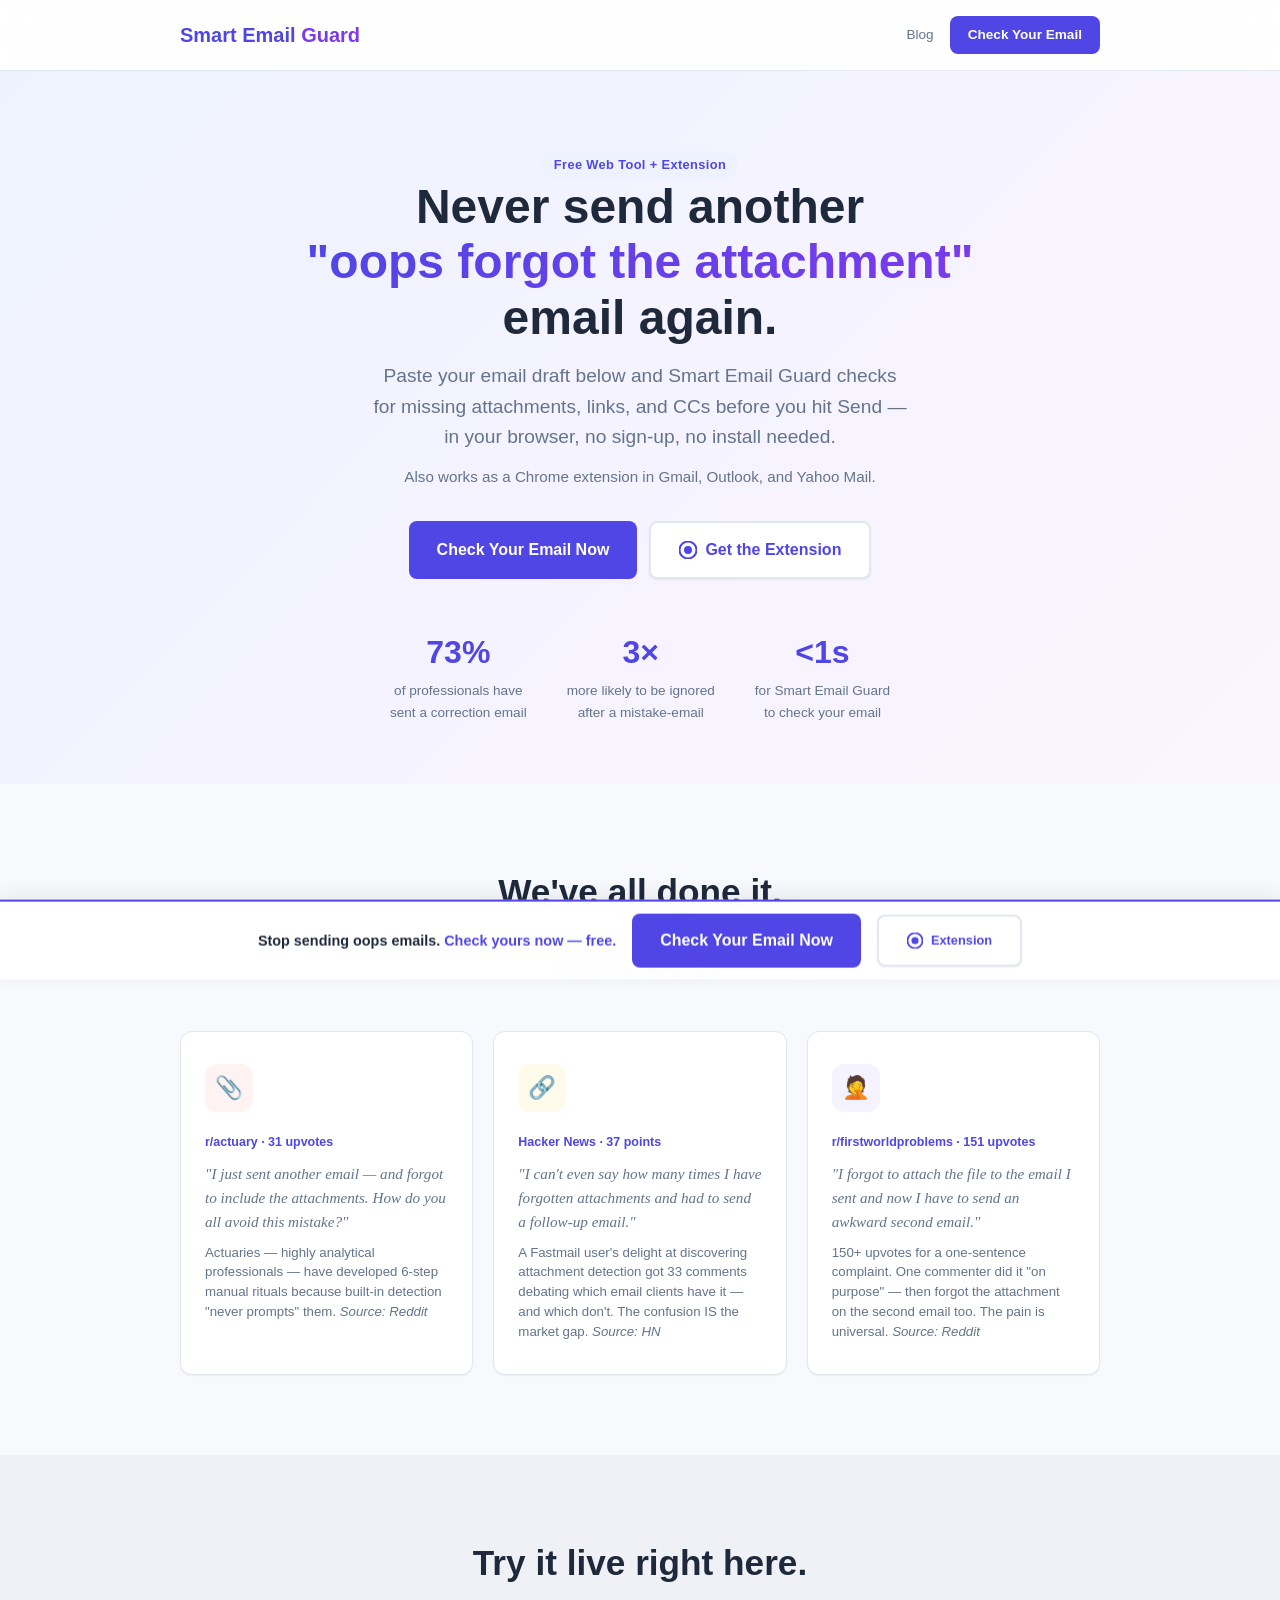
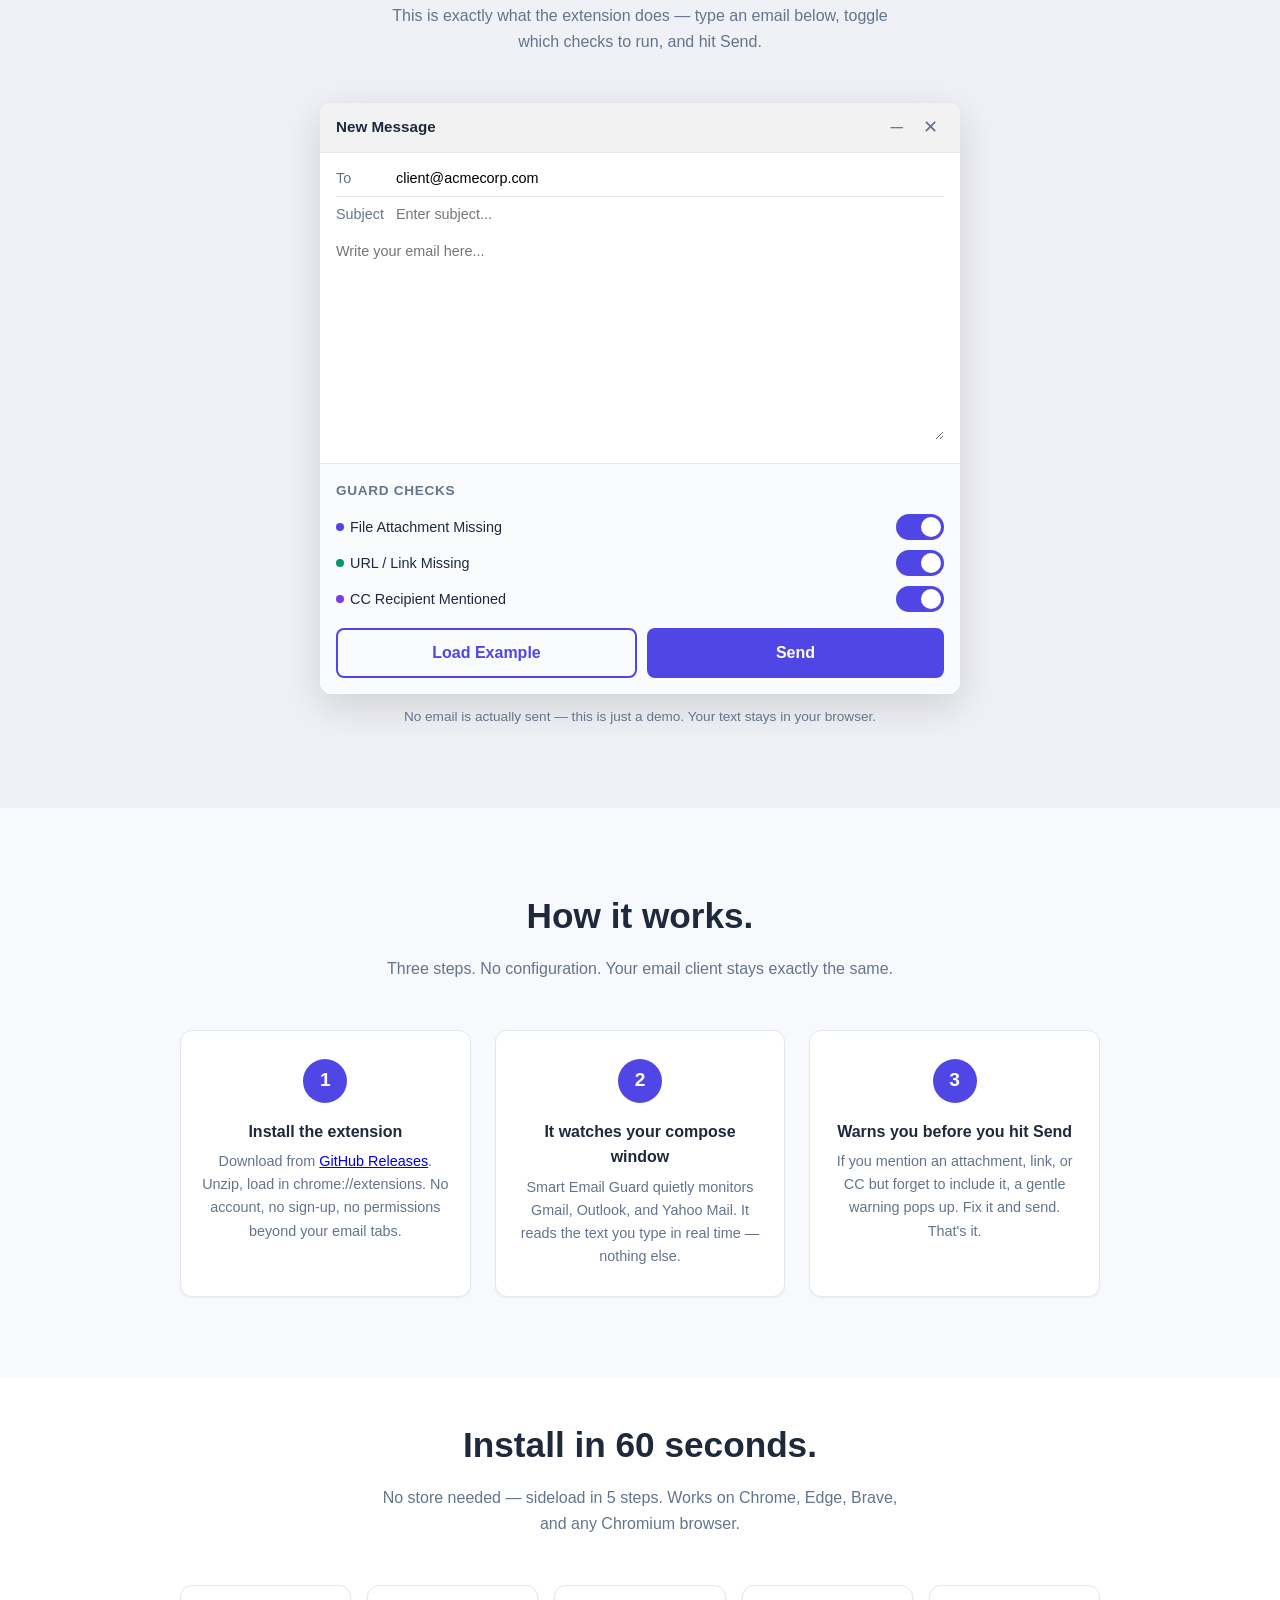
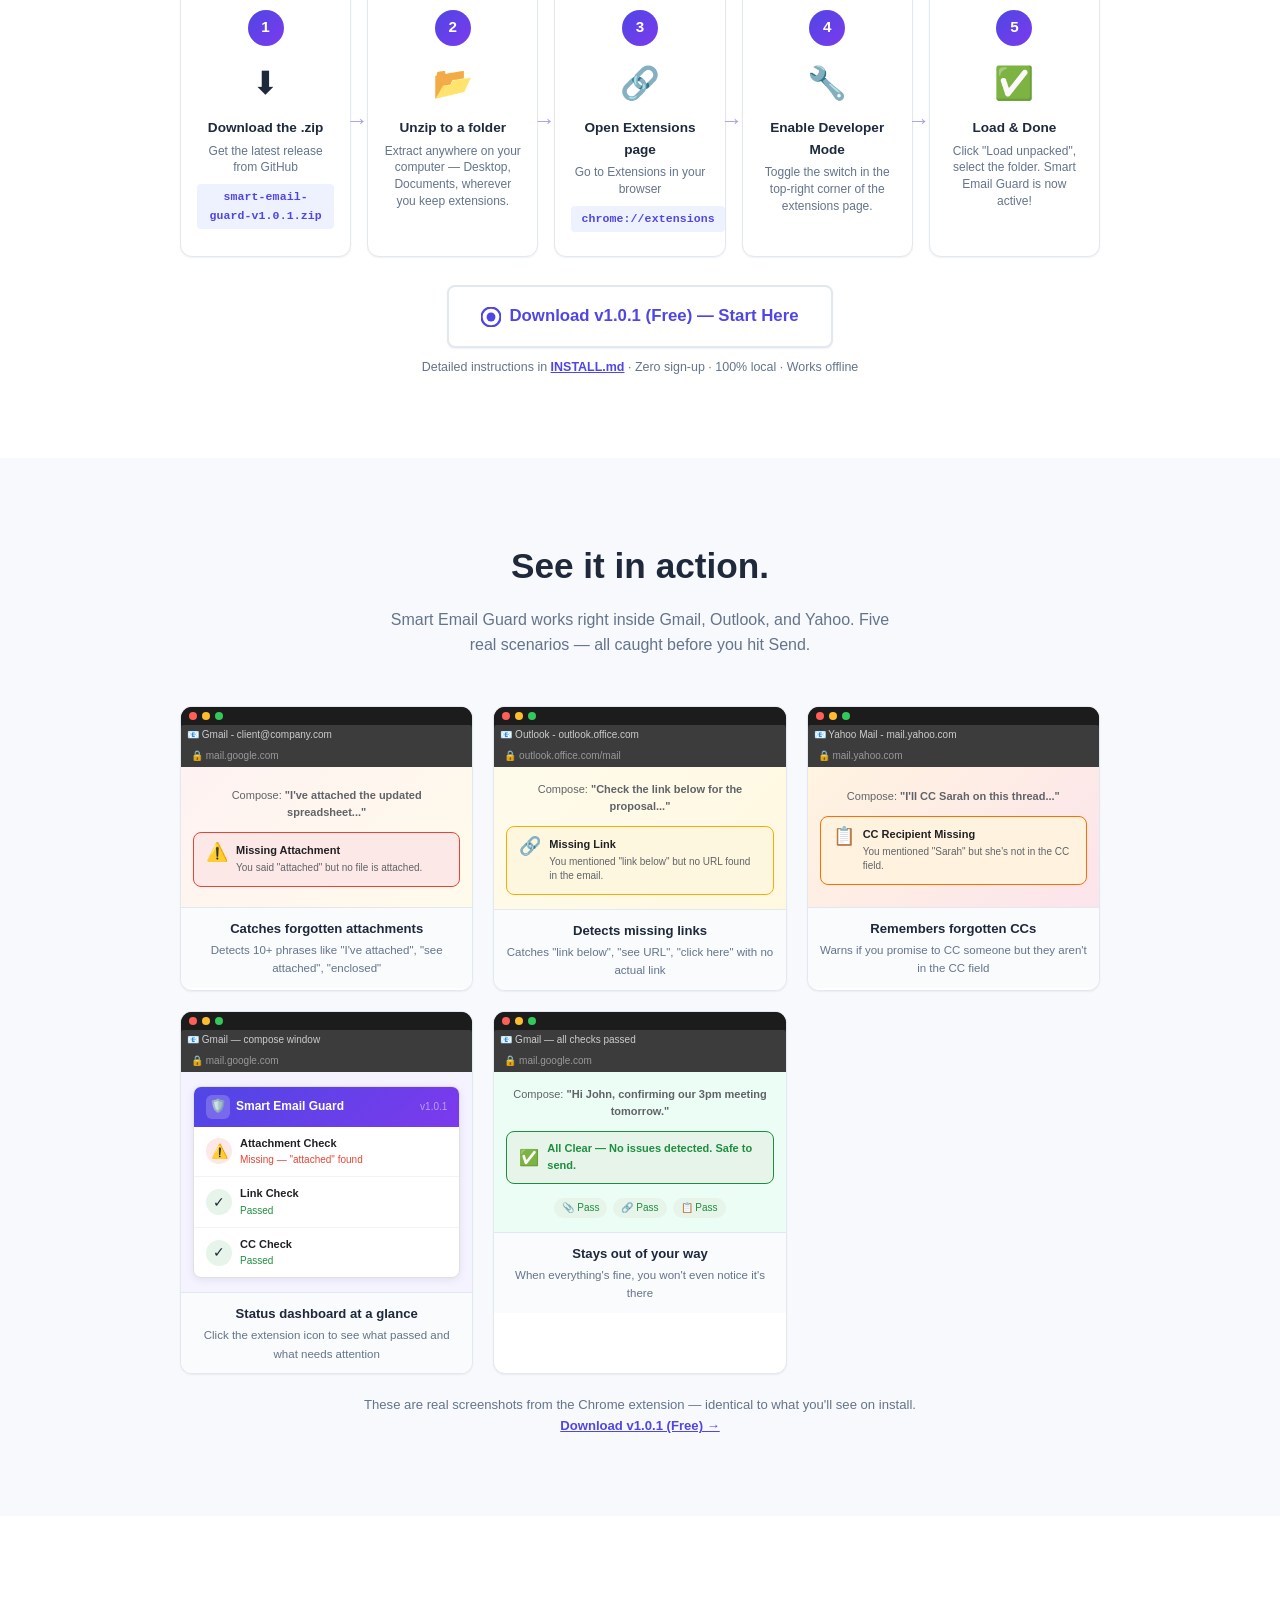
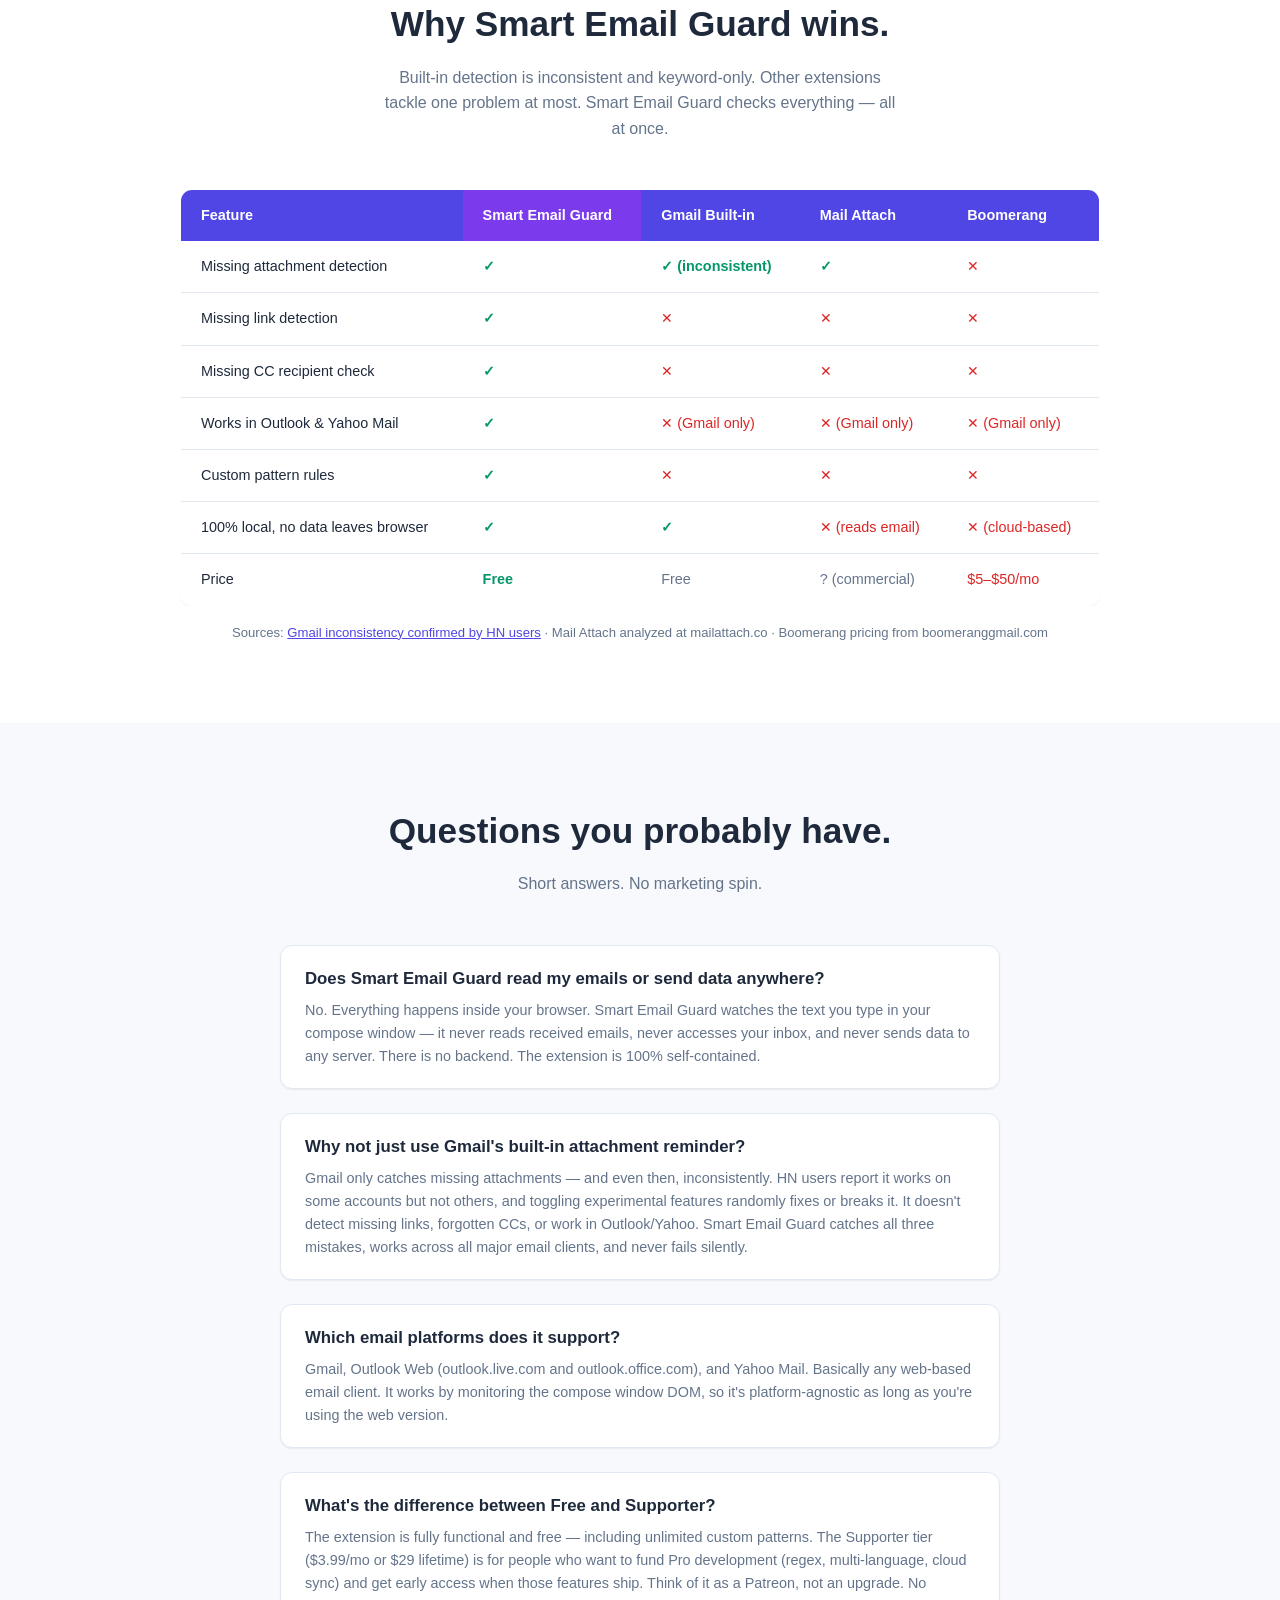
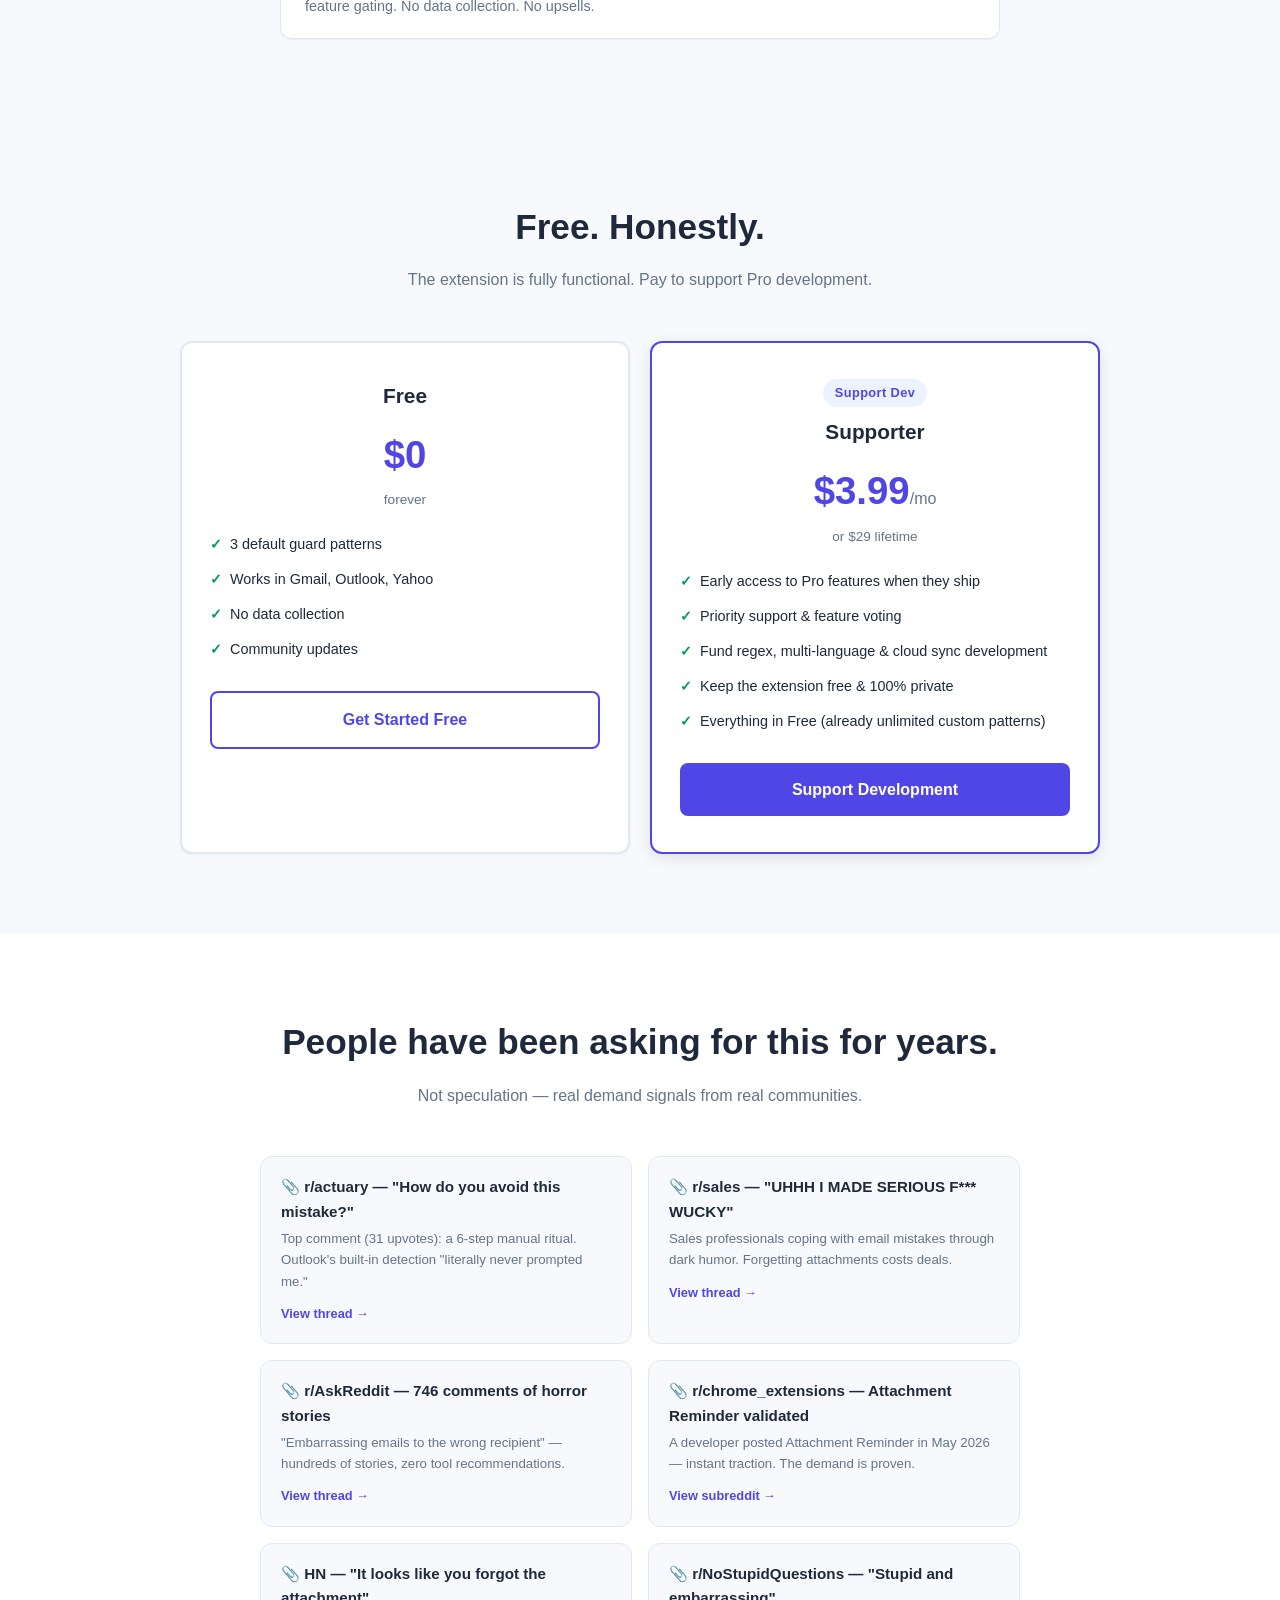
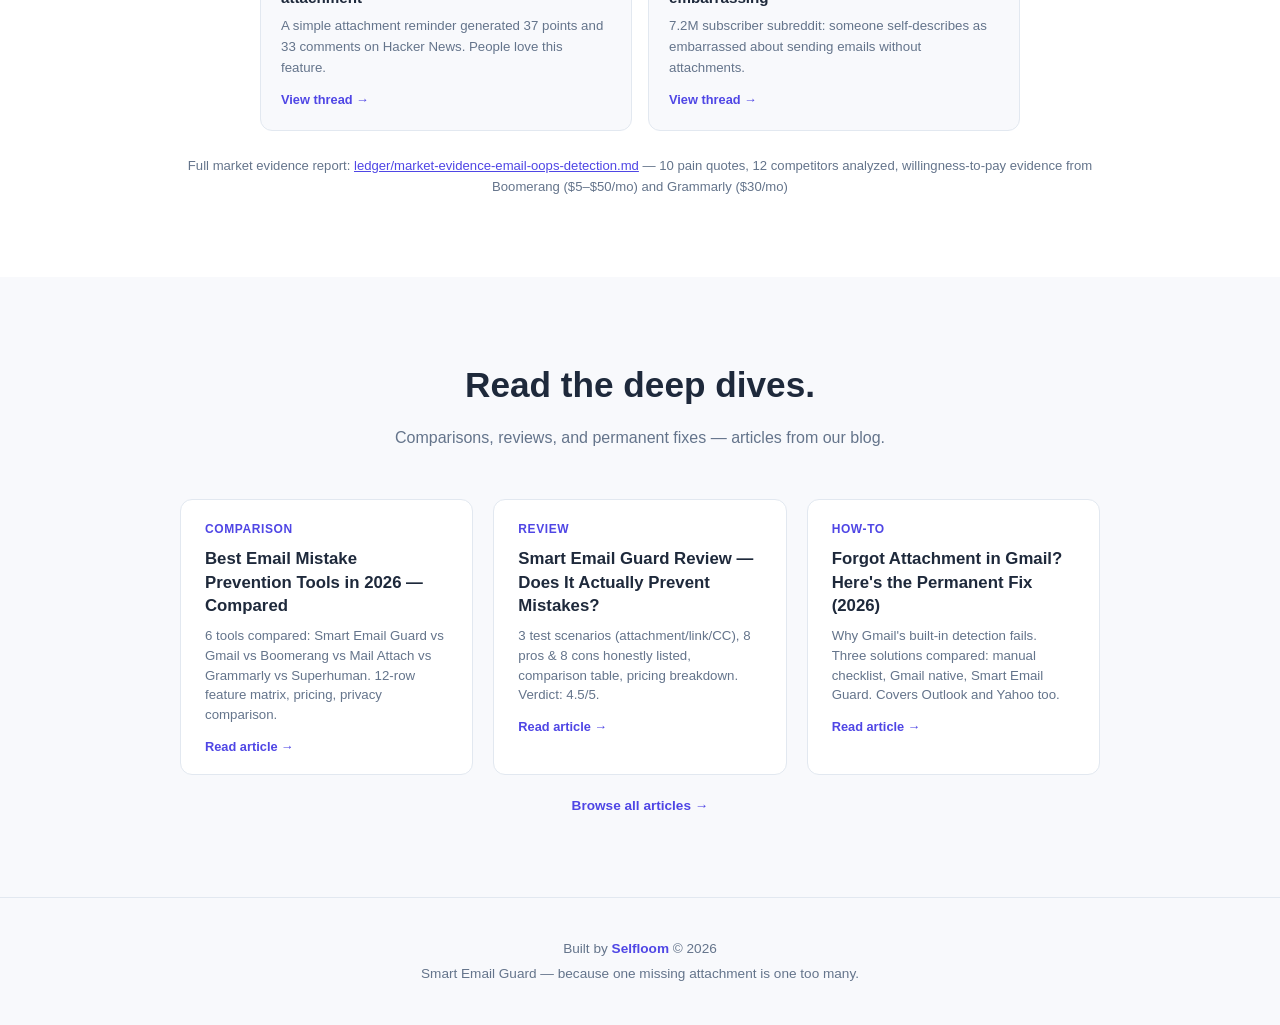
==== commit 1950a2d7: "feat: reposition demo page as standalone web tool + blog article cards" ====
--- a/index.html
+++ b/index.html
@@ -695,7 +695,7 @@
     <div class="logo">Smart Email <span>Guard</span></div>
     <nav style="display:flex;align-items:center;gap:16px;">
       <a href="blog/" style="color:var(--c-text-muted);text-decoration:none;font-size:.85rem;font-weight:500;" data-analytics="nav_blog">Blog</a>
-      <a href="#demo" class="btn btn-primary" style="padding:8px 18px;font-size:.85rem;" data-analytics="cta_try_demo">Try the Demo</a>
+      <a href="#demo" class="btn btn-primary" style="padding:8px 18px;font-size:.85rem;" data-analytics="cta_try_demo">Check Your Email</a>
     </nav>
   </div>
 </header>
@@ -703,15 +703,15 @@
 <!-- ─── Hero ─── -->
 <section class="hero">
   <div class="container">
-    <span class="badge badge-primary">Chrome Extension</span>
+    <span class="badge badge-primary">Free Web Tool + Extension</span>
     <h1>Never send another<br><span>"oops forgot the attachment"</span><br>email again.</h1>
-    <p class="tagline">Smart Email Guard checks your email before you hit Send — and warns you when something looks missing.</p>
-    <p class="sub-tagline">Works in Gmail, Outlook, and Yahoo Mail. Installs in seconds.</p>
+    <p class="tagline">Paste your email draft below and Smart Email Guard checks for missing attachments, links, and CCs before you hit Send — in your browser, no sign-up, no install needed.</p>
+    <p class="sub-tagline">Also works as a Chrome extension in Gmail, Outlook, and Yahoo Mail.</p>
     <div class="cta-group">
-      <a href="#demo" class="btn btn-primary" data-analytics="cta_try_demo">Try the Demo</a>
+      <a href="#demo" class="btn btn-primary" data-analytics="cta_try_demo">Check Your Email Now</a>
       <a href="https://github.com/Selfloom/smart-email-guard-demo/releases/tag/v1.0.1" class="btn btn-chrome" target="_blank" data-analytics="cta_download_header">
         <svg width="18" height="18" viewBox="0 0 18 18"><circle cx="9" cy="9" r="8.5" fill="none" stroke="currentColor" stroke-width="2"/><circle cx="9" cy="9" r="4" fill="currentColor"/></svg>
-        Download v1.0.1 (Free)
+        Get the Extension
       </a>
     </div>
     <div class="stats">
@@ -1268,6 +1268,45 @@
   </div>
 </section>
 
+<!-- ─── Blog Articles ─── -->
+<section class="section" style="background:var(--c-bg);">
+  <div class="container">
+    <div class="section-hed">
+      <h2>Read the deep dives.</h2>
+      <p class="section-sub">Comparisons, reviews, and permanent fixes — articles from our blog.</p>
+    </div>
+    <div style="display:grid;grid-template-columns:repeat(auto-fit,minmax(280px,1fr));gap:20px;">
+      <a href="blog/best-email-mistake-prevention-tools-2026.html" style="text-decoration:none;color:inherit;display:block;background:var(--c-surface);border-radius:var(--radius);border:1px solid var(--c-border);overflow:hidden;transition:box-shadow .2s,transform .2s;" onmouseover="this.style.boxShadow='var(--shadow-md)';this.style.transform='translateY(-2px)'" onmouseout="this.style.boxShadow='none';this.style.transform='none'" data-analytics="nav_blog_comparison">
+        <div style="padding:20px 24px 16px;">
+          <div style="font-size:.75rem;color:var(--c-primary);font-weight:700;text-transform:uppercase;letter-spacing:.05em;margin-bottom:8px;">Comparison</div>
+          <h3 style="font-size:1.05rem;font-weight:700;margin:0 0 8px;line-height:1.4;">Best Email Mistake Prevention Tools in 2026 — Compared</h3>
+          <p style="font-size:.83rem;color:var(--c-text-muted);margin:0;line-height:1.5;">6 tools compared: Smart Email Guard vs Gmail vs Boomerang vs Mail Attach vs Grammarly vs Superhuman. 12-row feature matrix, pricing, privacy comparison.</p>
+          <div style="font-size:.8rem;color:var(--c-primary);font-weight:600;margin-top:12px;">Read article &rarr;</div>
+        </div>
+      </a>
+      <a href="blog/email-attachment-reminder-review.html" style="text-decoration:none;color:inherit;display:block;background:var(--c-surface);border-radius:var(--radius);border:1px solid var(--c-border);overflow:hidden;transition:box-shadow .2s,transform .2s;" onmouseover="this.style.boxShadow='var(--shadow-md)';this.style.transform='translateY(-2px)'" onmouseout="this.style.boxShadow='none';this.style.transform='none'" data-analytics="nav_blog_review">
+        <div style="padding:20px 24px 16px;">
+          <div style="font-size:.75rem;color:var(--c-primary);font-weight:700;text-transform:uppercase;letter-spacing:.05em;margin-bottom:8px;">Review</div>
+          <h3 style="font-size:1.05rem;font-weight:700;margin:0 0 8px;line-height:1.4;">Smart Email Guard Review — Does It Actually Prevent Mistakes?</h3>
+          <p style="font-size:.83rem;color:var(--c-text-muted);margin:0;line-height:1.5;">3 test scenarios (attachment/link/CC), 8 pros &amp; 8 cons honestly listed, comparison table, pricing breakdown. Verdict: 4.5/5.</p>
+          <div style="font-size:.8rem;color:var(--c-primary);font-weight:600;margin-top:12px;">Read article &rarr;</div>
+        </div>
+      </a>
+      <a href="blog/forgot-attachment-gmail-fix.html" style="text-decoration:none;color:inherit;display:block;background:var(--c-surface);border-radius:var(--radius);border:1px solid var(--c-border);overflow:hidden;transition:box-shadow .2s,transform .2s;" onmouseover="this.style.boxShadow='var(--shadow-md)';this.style.transform='translateY(-2px)'" onmouseout="this.style.boxShadow='none';this.style.transform='none'" data-analytics="nav_blog_fix">
+        <div style="padding:20px 24px 16px;">
+          <div style="font-size:.75rem;color:var(--c-primary);font-weight:700;text-transform:uppercase;letter-spacing:.05em;margin-bottom:8px;">How-To</div>
+          <h3 style="font-size:1.05rem;font-weight:700;margin:0 0 8px;line-height:1.4;">Forgot Attachment in Gmail? Here's the Permanent Fix (2026)</h3>
+          <p style="font-size:.83rem;color:var(--c-text-muted);margin:0;line-height:1.5;">Why Gmail's built-in detection fails. Three solutions compared: manual checklist, Gmail native, Smart Email Guard. Covers Outlook and Yahoo too.</p>
+          <div style="font-size:.8rem;color:var(--c-primary);font-weight:600;margin-top:12px;">Read article &rarr;</div>
+        </div>
+      </a>
+    </div>
+    <p style="text-align:center;margin-top:20px;font-size:.85rem;">
+      <a href="blog/" style="color:var(--c-primary);font-weight:600;text-decoration:none;" data-analytics="nav_blog_index">Browse all articles &rarr;</a>
+    </p>
+  </div>
+</section>
+
 <!-- ─── Footer ─── -->
 <footer class="site-footer">
   <div class="container">
@@ -1504,10 +1543,13 @@
 
 <!-- ─── Sticky Download Bar ─── -->
 <div class="sticky-cta" id="sticky-cta">
-  <span class="cta-text">Stop sending oops emails. <span>Install in 60 seconds.</span></span>
-  <a href="https://github.com/Selfloom/smart-email-guard-demo/releases/tag/v1.0.1" class="btn btn-chrome" target="_blank" style="font-weight:700;" data-analytics="cta_download_sticky">
+  <span class="cta-text">Stop sending oops emails. <span>Check yours now — free.</span></span>
+  <a href="#demo" class="btn btn-primary" style="font-weight:700;" data-analytics="cta_download_sticky">
+    Check Your Email Now
+  </a>
+  <a href="https://github.com/Selfloom/smart-email-guard-demo/releases/tag/v1.0.1" class="btn btn-chrome" target="_blank" style="font-weight:700;font-size:.8rem;" data-analytics="cta_download_sticky_ext">
     <svg width="16" height="16" viewBox="0 0 18 18"><circle cx="9" cy="9" r="8.5" fill="none" stroke="currentColor" stroke-width="2"/><circle cx="9" cy="9" r="4" fill="currentColor"/></svg>
-    Download v1.0.1 (Free)
+    Extension
   </a>
 </div>
 
